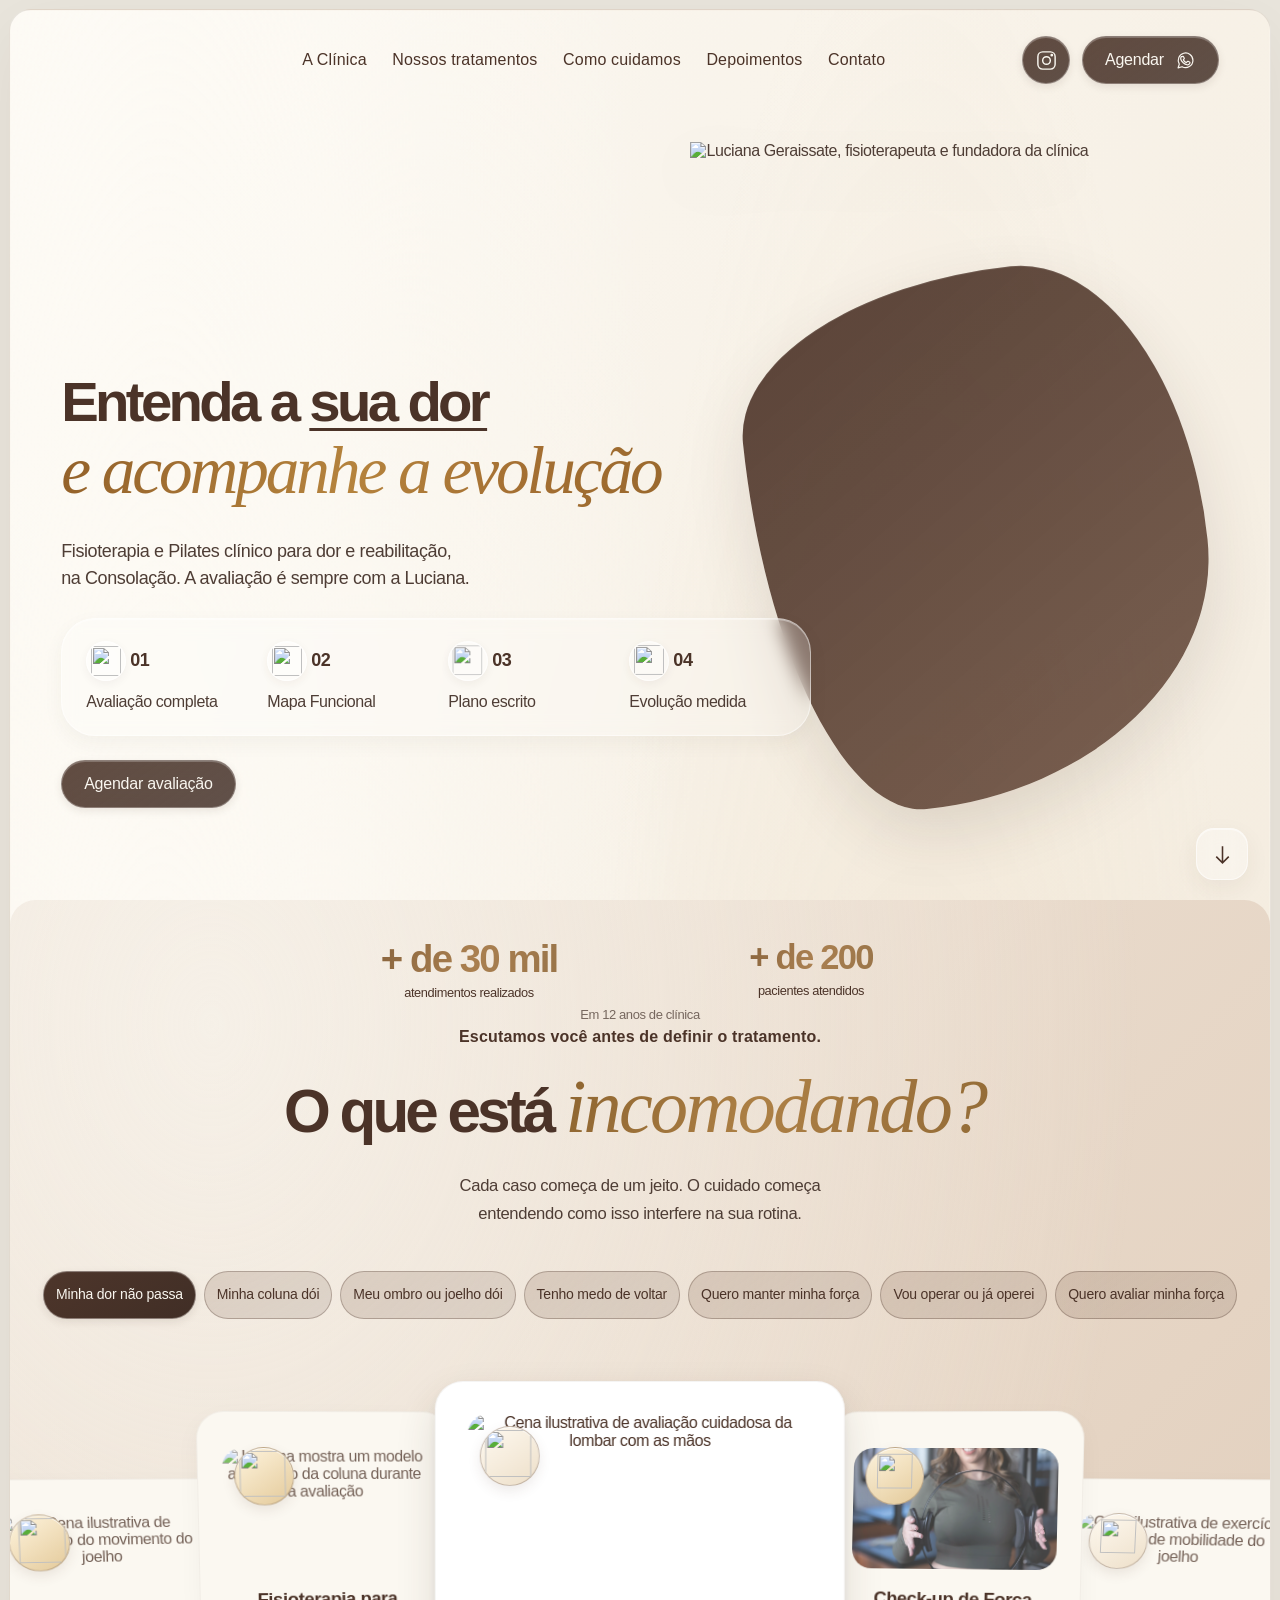
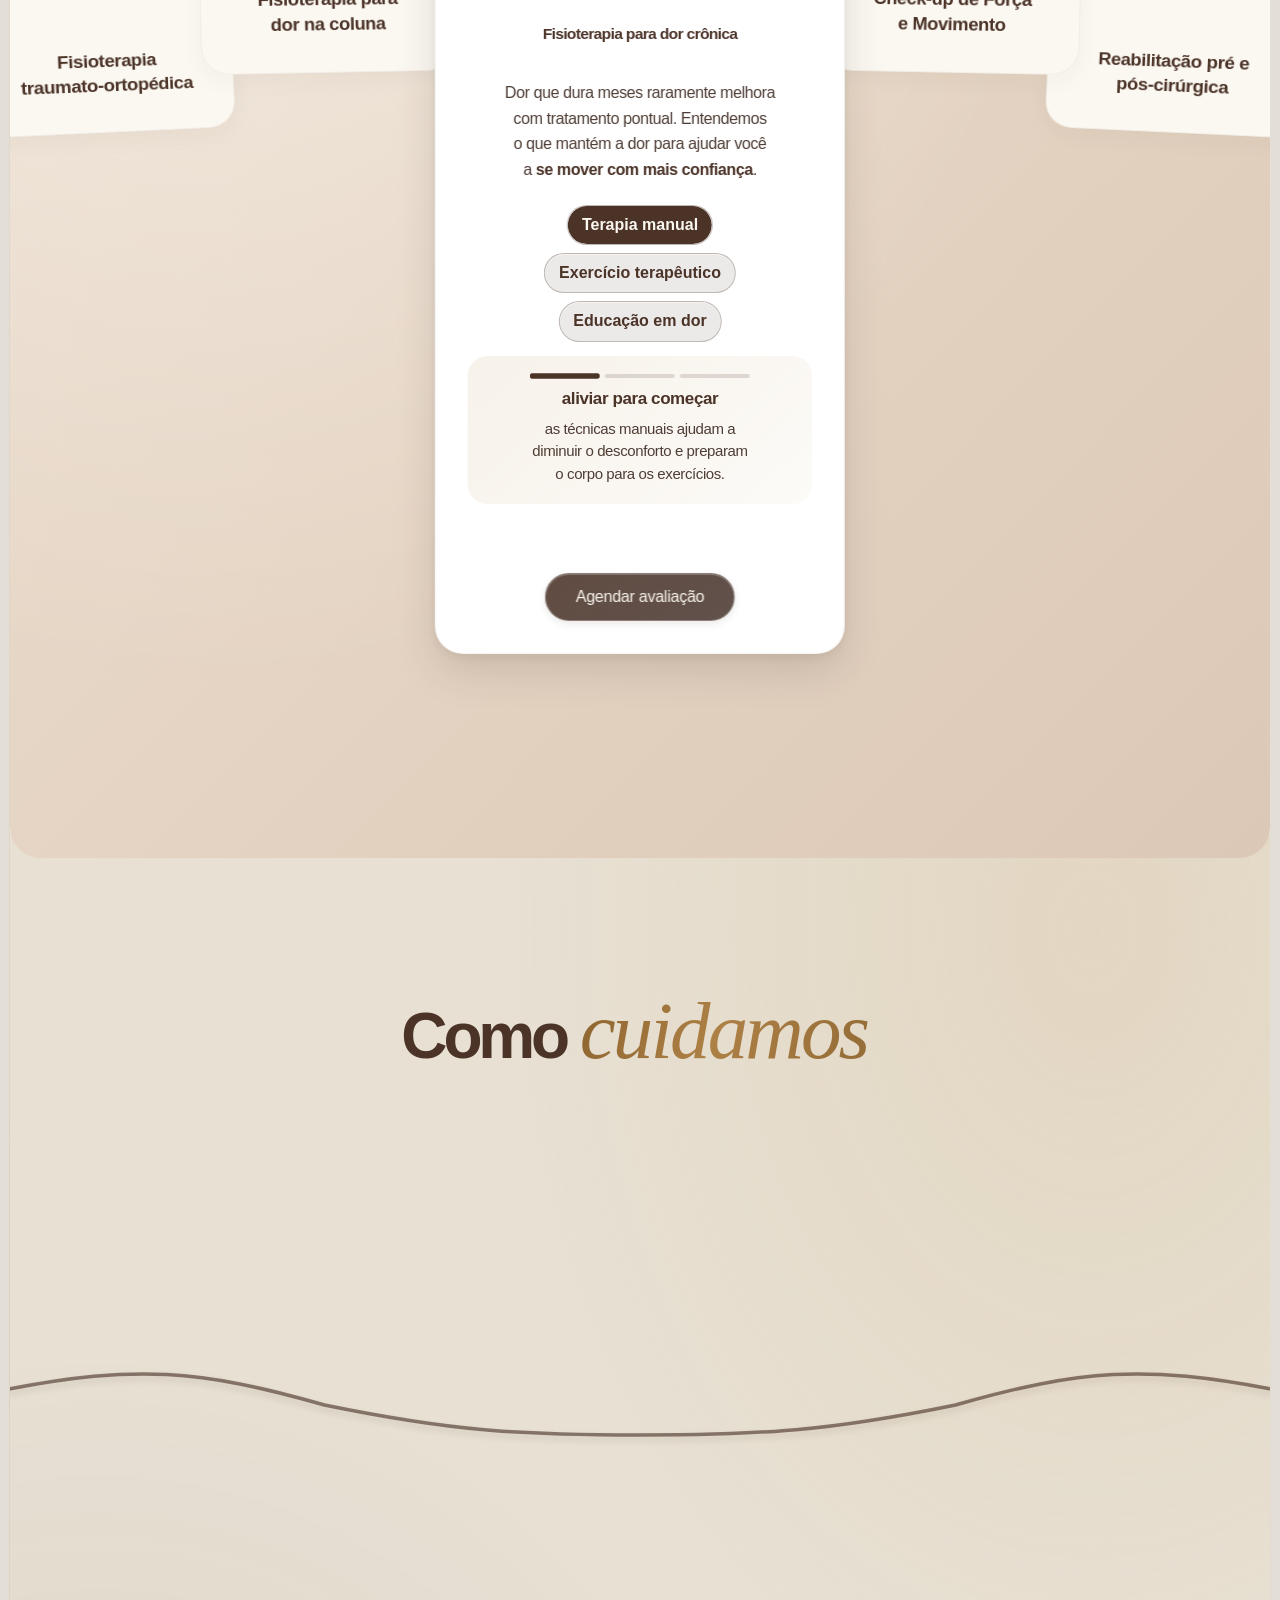
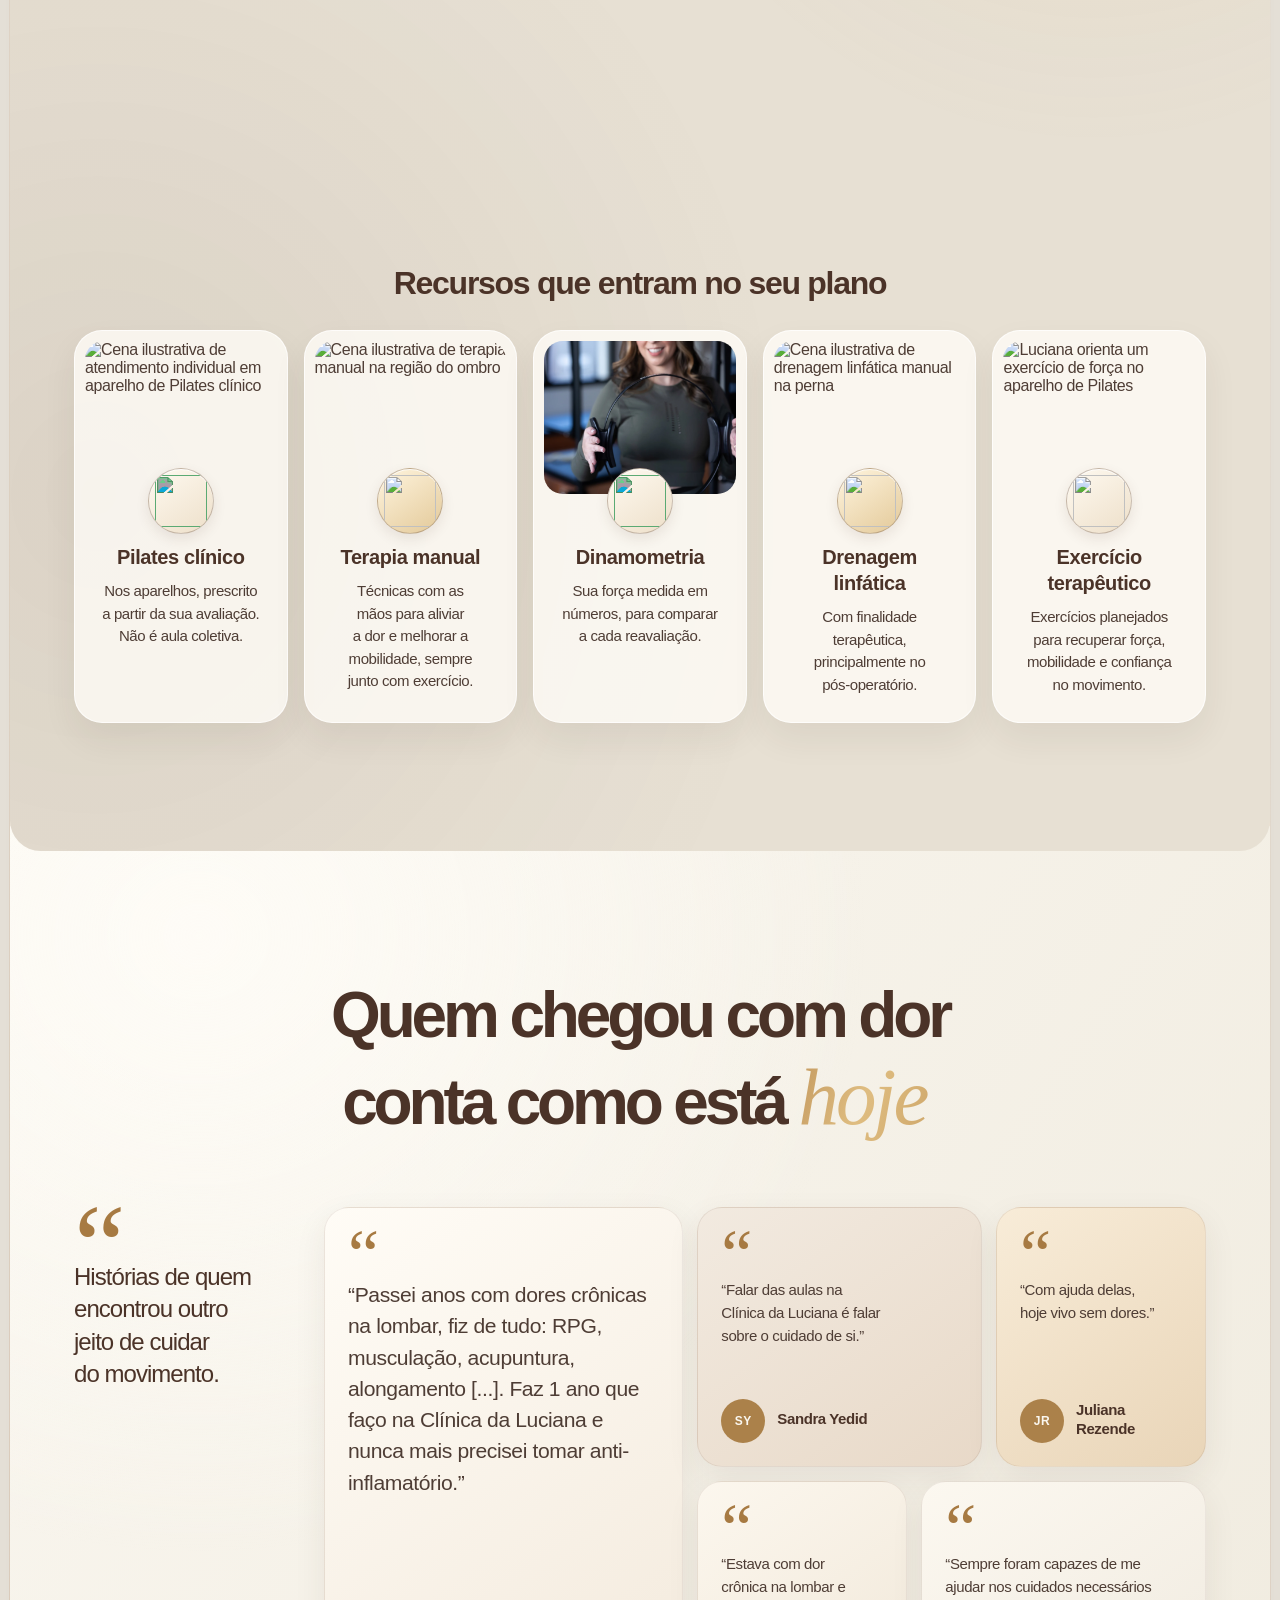
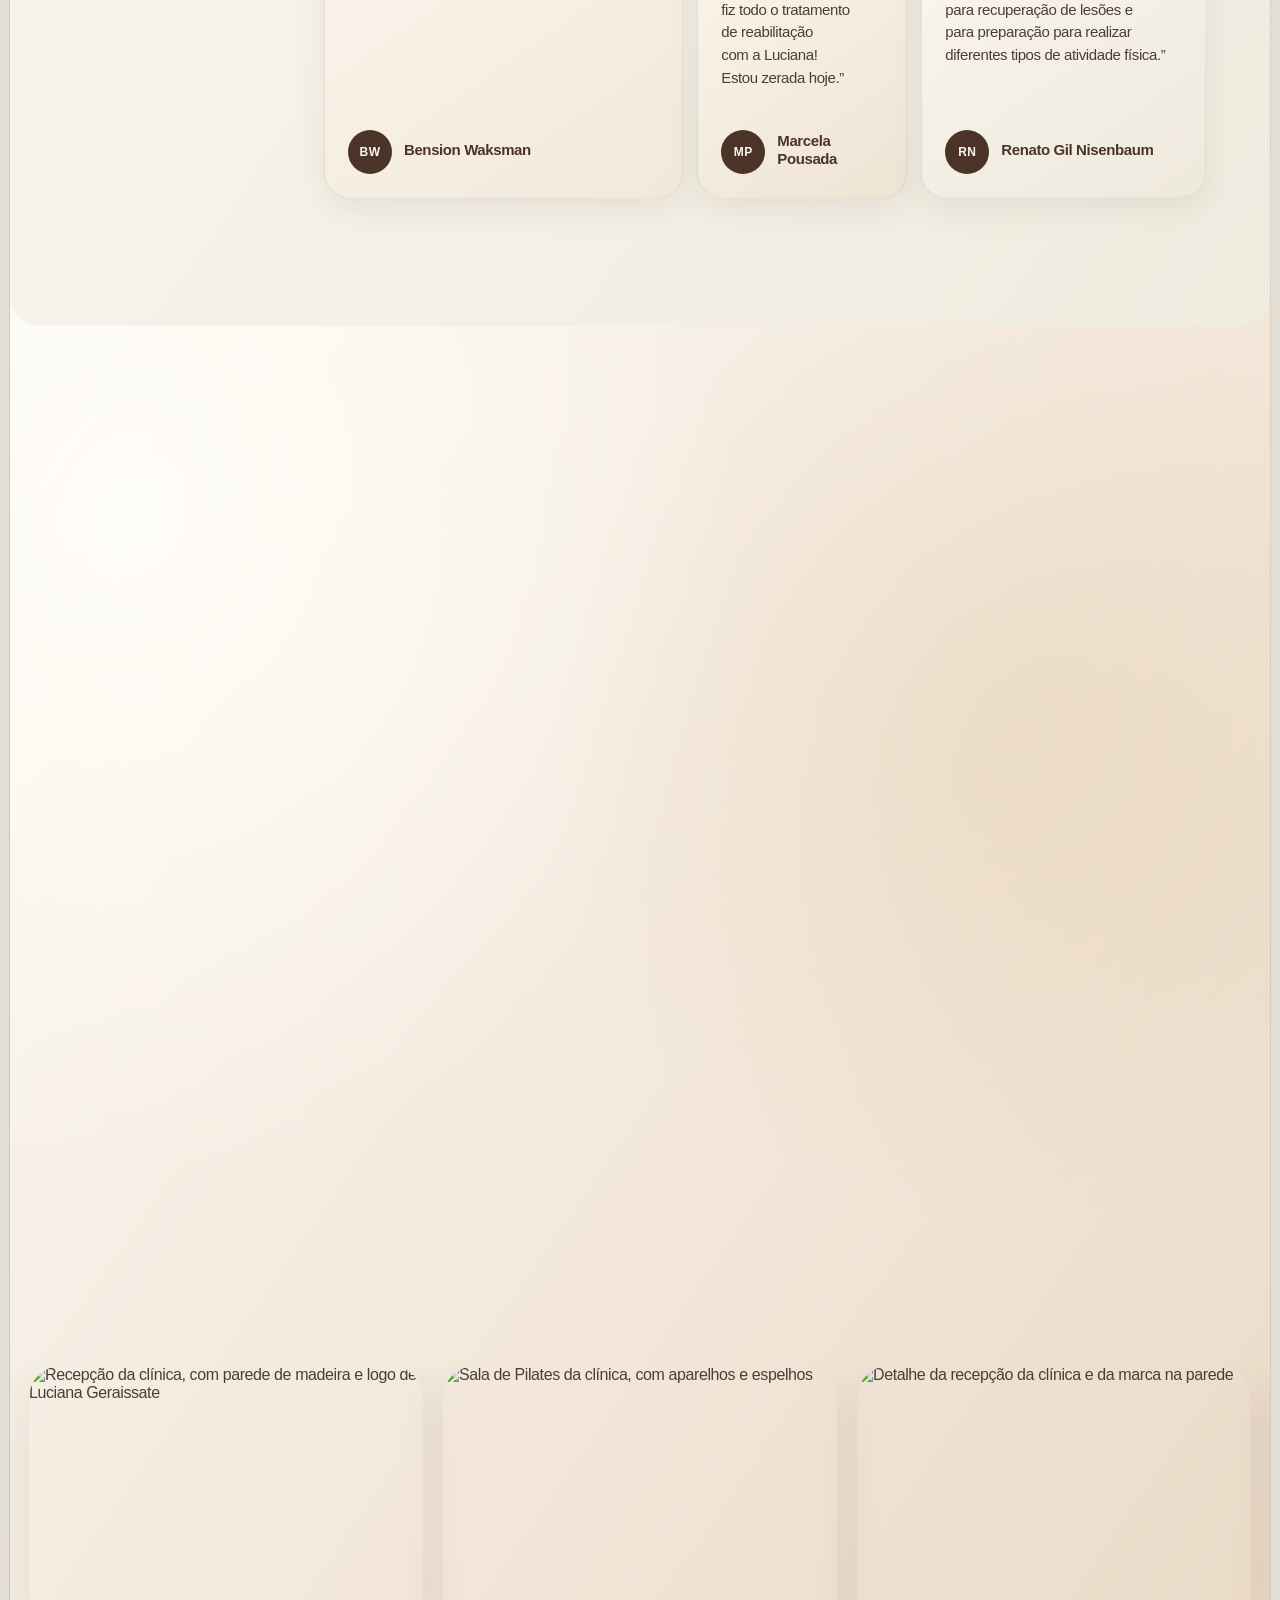
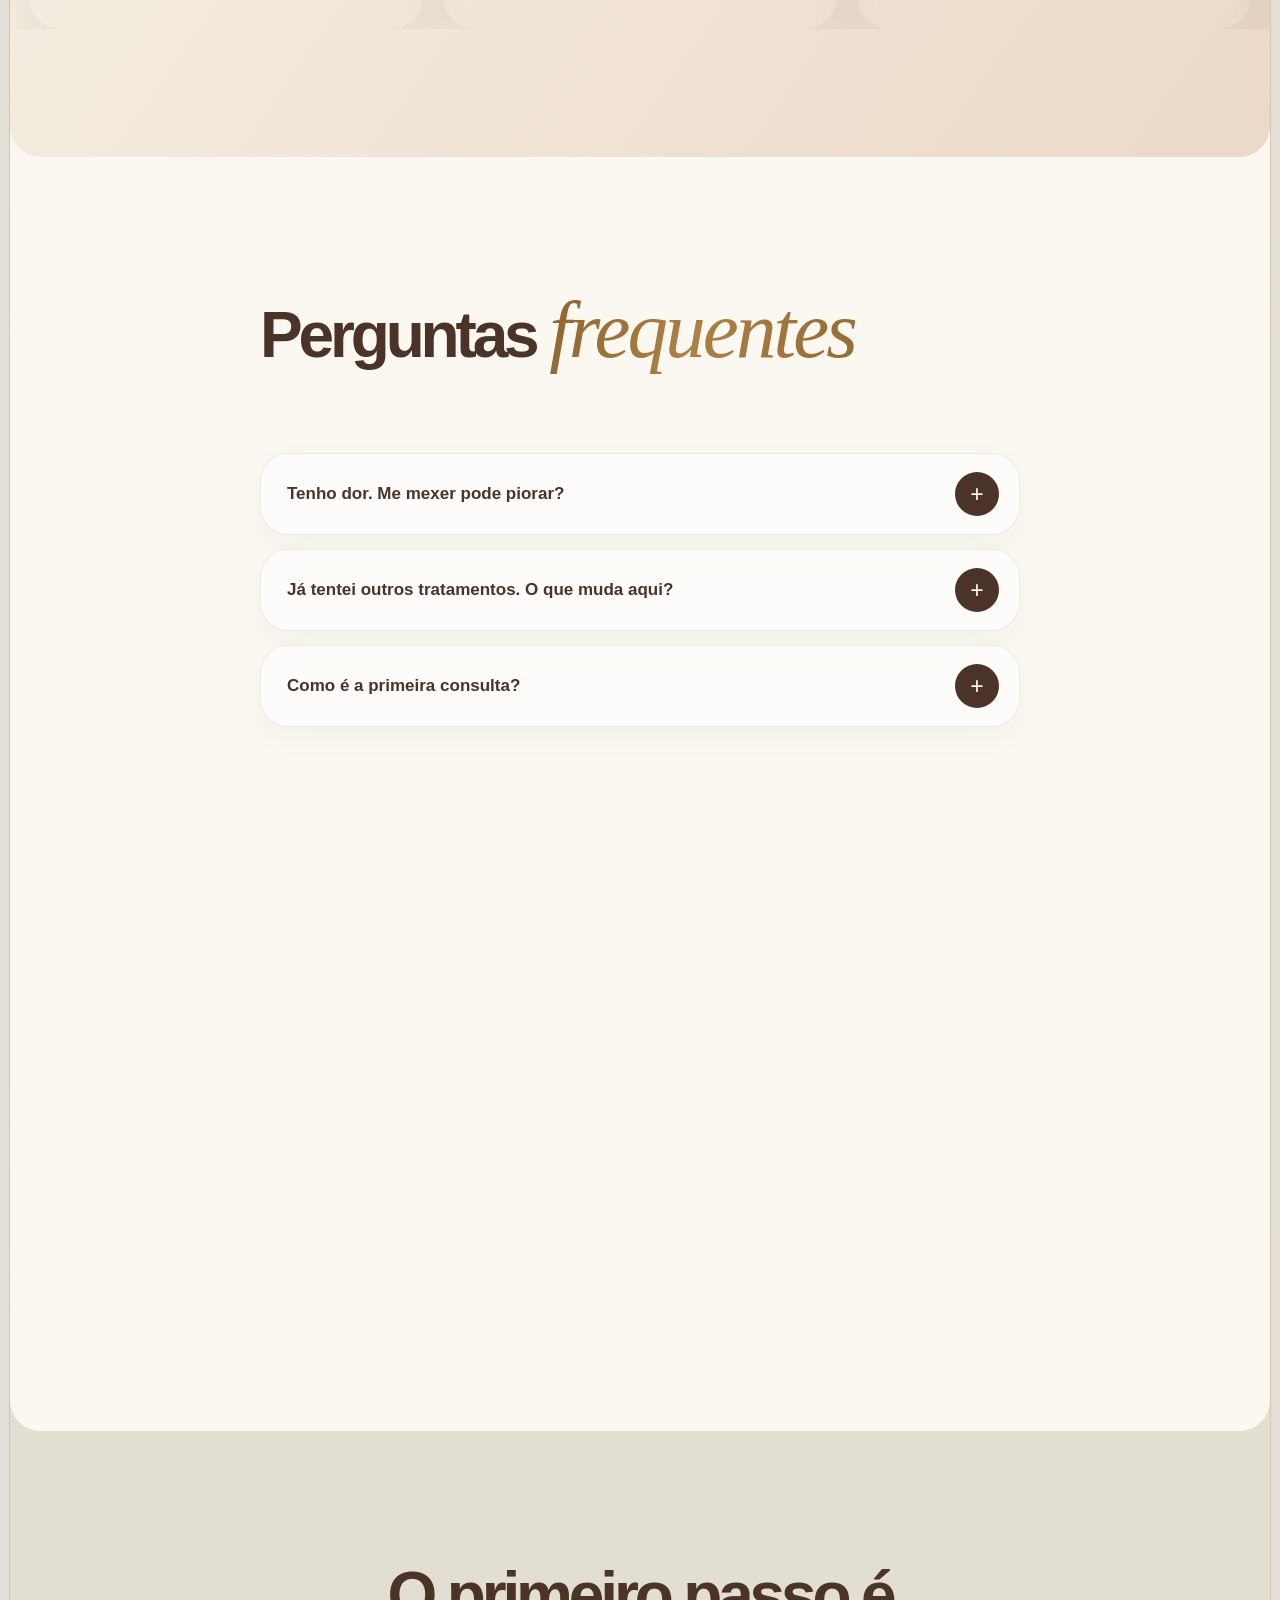
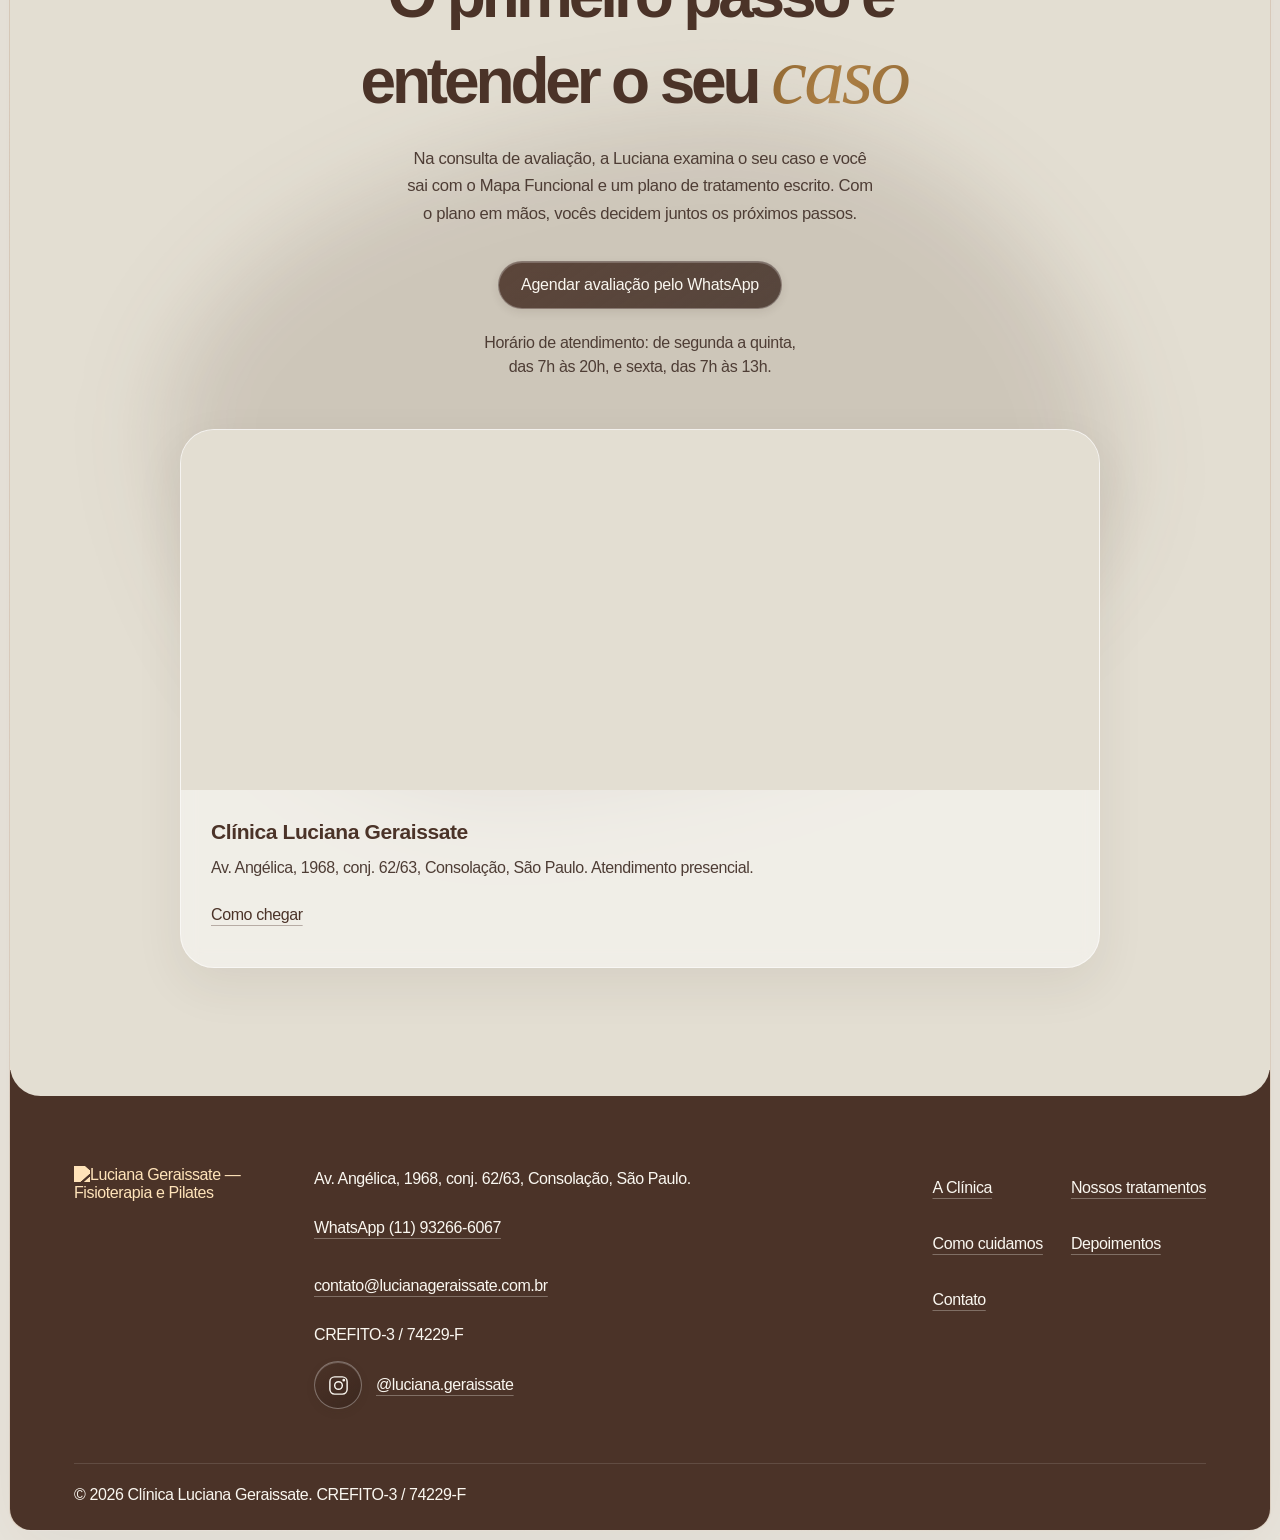
==== site-luciana-geraissate/index.html @ 3b5ad497 "Atualiza revisão do site, fotos e navegação" ====
<!doctype html>
<html lang="pt-BR">
<head>
  <meta charset="utf-8">
  <meta name="viewport" content="width=device-width, initial-scale=1">
  <meta name="theme-color" content="#faf7f0">
  <title>Fisioterapia para Dor e Pilates Clínico em SP | Luciana Geraissate</title>
  <meta name="description" content="Fisioterapia e Pilates clínico para dor e reabilitação na Consolação, São Paulo. A avaliação é sempre com a Luciana. Agende pelo WhatsApp.">
  <link rel="stylesheet" href="styles.css?v=20261118-crisp">
<script type="application/ld+json">{
  "@context": "https://schema.org",
  "@graph": [
    {
      "@type": "MedicalClinic",
      "name": "Clínica Luciana Geraissate",
      "medicalSpecialty": "https://schema.org/Physiotherapy",
      "telephone": "+55-11-93266-6067",
      "email": "contato@lucianageraissate.com.br",
      "address": {
        "@type": "PostalAddress",
        "streetAddress": "Av. Angélica, 1968, conj. 62/63, Consolação",
        "addressLocality": "São Paulo",
        "addressRegion": "SP",
        "addressCountry": "BR"
      },
      "openingHoursSpecification": [
        {
          "@type": "OpeningHoursSpecification",
          "dayOfWeek": [
            "Monday",
            "Tuesday",
            "Wednesday",
            "Thursday"
          ],
          "opens": "07:00",
          "closes": "20:00"
        },
        {
          "@type": "OpeningHoursSpecification",
          "dayOfWeek": "Friday",
          "opens": "07:00",
          "closes": "13:00"
        }
      ],
      "sameAs": [
        "https://www.instagram.com/luciana.geraissate/"
      ]
    },
    {
      "@type": "FAQPage",
      "mainEntity": [
        {
          "@type": "Question",
          "name": "Tenho dor. Me mexer pode piorar?",
          "acceptedAnswer": {
            "@type": "Answer",
            "text": "Na maioria dos casos, o movimento bem dosado ajuda a reduzir a dor. Sentir algum desconforto durante o exercício não significa que você está se machucando. Na avaliação definimos os limites seguros para o seu caso."
          }
        },
        {
          "@type": "Question",
          "name": "Já tentei outros tratamentos. O que muda aqui?",
          "acceptedAnswer": {
            "@type": "Answer",
            "text": "Você começa com uma avaliação completa, recebe um plano escrito e é reavaliado com os mesmos marcadores, então acompanha a sua evolução em números, e não só pela sensação."
          }
        },
        {
          "@type": "Question",
          "name": "Como é a primeira consulta?",
          "acceptedAnswer": {
            "@type": "Answer",
            "text": "É sempre com a Luciana e dura 1h30. Inclui conversa sobre o seu histórico, testes funcionais e exercícios. Ao final, vocês definem juntos a estratégia, a frequência semanal e o formato das sessões."
          }
        },
        {
          "@type": "Question",
          "name": "Vocês oferecem aula experimental?",
          "acceptedAnswer": {
            "@type": "Answer",
            "text": "Não oferecemos aula experimental. O primeiro passo é uma avaliação completa com a Luciana para definir o cuidado adequado ao seu caso."
          }
        },
        {
          "@type": "Question",
          "name": "Quanto custa a primeira consulta?",
          "acceptedAnswer": {
            "@type": "Answer",
            "text": "A consulta de avaliação dura 1h30 e é sempre com a Luciana. Para saber o valor e os horários disponíveis, fale com a gente pelo WhatsApp."
          }
        },
        {
          "@type": "Question",
          "name": "Aceitam convênio? Dá para pedir reembolso?",
          "acceptedAnswer": {
            "@type": "Answer",
            "text": "Não aceitamos convênios. Fornecemos a documentação para você solicitar reembolso, conforme as regras do seu plano."
          }
        },
        {
          "@type": "Question",
          "name": "Onde fica a clínica?",
          "acceptedAnswer": {
            "@type": "Answer",
            "text": "Av. Angélica, 1968, conj. 62/63, Consolação, São Paulo. Metrô mais próximo: estações Paulista–Consolação. Estacionamento com manobrista no prédio. Se você mora longe, também atendemos por teleconsulta."
          }
        },
        {
          "@type": "Question",
          "name": "Preciso de pedido médico?",
          "acceptedAnswer": {
            "@type": "Answer",
            "text": "Não. Você pode agendar a avaliação diretamente. Se pretende pedir reembolso, confira as regras do seu plano, pois alguns exigem pedido médico."
          }
        },
        {
          "@type": "Question",
          "name": "Quanto tempo dura o tratamento?",
          "acceptedAnswer": {
            "@type": "Answer",
            "text": "Depende do seu caso e dos seus objetivos. O plano é definido na avaliação e as reavaliações mostram quando avançar de fase ou concluir a reabilitação. Depois disso, muitos pacientes escolhem seguir no Pilates clínico para manter a força e o movimento conquistados."
          }
        }
      ]
    }
  ]
}</script>
</head>
<body>
  <a class="skip-link" href="#conteudo">Pular para o conteúdo</a>

  <div class="page-frame">
    <header class="topbar">
      <div class="menu-group">
        <a class="topbar-brand" href="#inicio" aria-label="Luciana Geraissate, voltar ao início"><img src="assets/logo-marrom.png" alt="" width="8000" height="4500"></a>
        <button class="menu-toggle" type="button" aria-expanded="false" aria-controls="main-nav">
          <span></span><span></span>
          <span class="sr-only">Abrir menu</span>
        </button>

        <nav class="main-nav" id="main-nav" aria-label="Navegação principal">
          <a href="#clinica">A Clínica</a>
          <a href="#tratamentos">Nossos tratamentos</a>
          <a href="#metodo">Como cuidamos</a>
          <a href="#depoimentos">Depoimentos</a>
          <a href="#contato">Contato</a>
        </nav>

        <div class="top-actions">
          <a class="instagram-link" href="https://www.instagram.com/luciana.geraissate/" target="_blank" rel="noopener" aria-label="Instagram da Luciana Geraissate (abre em nova aba)"><svg viewBox="0 0 24 24" aria-hidden="true"><rect x="3" y="3" width="18" height="18" rx="5"/><circle cx="12" cy="12" r="4"/><circle cx="17.5" cy="6.5" r=".7"/></svg></a>
          <a class="appointment-shortcut" href="https://api.whatsapp.com/send/?phone=5511932666067&amp;text=Ol%C3%A1%2C+gostaria+de+agendar+uma+avalia%C3%A7%C3%A3o.&amp;type=phone_number&amp;app_absent=0" target="_blank" rel="noopener" aria-label="Agendar pelo WhatsApp">
            <span>Agendar</span>
            <svg viewBox="0 0 24 24" aria-hidden="true"><path d="M20.5 11.7a8.4 8.4 0 0 1-12.4 7.4L3.5 20.5l1.4-4.4a8.4 8.4 0 1 1 15.6-4.4Z"/><path d="M8.1 7.6c.2-.4.4-.4.7-.4h.5c.2 0 .4.1.5.4l.8 1.8c.1.3 0 .5-.2.7l-.7.8c-.2.2-.1.5 0 .7.7 1.2 1.7 2.1 2.9 2.7.3.2.5.1.7-.1l.9-1.1c.2-.2.4-.3.7-.2l1.8.9c.3.1.4.3.4.5 0 .3-.2 1.5-1.1 2.1-.6.4-1.3.7-2.2.5-1.2-.2-2.7-.8-4.4-2.3-1.3-1.2-2.3-2.6-2.7-3.8-.5-1.4 0-2.5.4-3.2Z"/></svg>
          </a>
        </div>
      </div>
    </header>

    <main id="conteudo">
      <section class="hero" id="inicio" aria-labelledby="hero-title">
        <div class="hero-copy">
          <a class="hero-brand" href="#inicio" aria-label="Luciana Geraissate, início">
            <img src="assets/logo-marrom.png" alt="Luciana Geraissate — Fisioterapia e Pilates" width="8000" height="4500">
          </a>
          <h1 id="hero-title"><span class="hero-title-first">Entenda a <span class="hero-title-underline">sua dor</span></span><em class="hero-title-serif"><span>e acompanhe a evolução</span></em></h1>
          <p class="hero-support"><span class="hero-support-desktop">Fisioterapia e Pilates clínico para dor e reabilitação, na Consolação. A avaliação é sempre com a Luciana.</span><span class="hero-support-compact">Fisioterapia e Pilates clínico para dor e reabilitação, na Consolação. A avaliação é sempre com a Luciana.</span></p>
          <div class="hero-stats" aria-label="Etapas do cuidado">
            <div><i class="pillar-icon" aria-hidden="true"><img class="brand-pictogram pictogram-avaliacao" src="assets/icons/avaliacao-completa.png" alt="" width="384" height="384"></i><strong>01</strong><span>Avaliação completa</span></div>
            <div><i class="pillar-icon" aria-hidden="true"><img class="brand-pictogram pictogram-mapa" src="assets/icons/mapa-funcional.png" alt="" width="384" height="384"></i><strong>02</strong><span>Mapa Funcional</span></div>
            <div><i class="pillar-icon" aria-hidden="true"><img class="brand-pictogram pictogram-plano" src="assets/icons/plano-escrito.png" alt="" width="384" height="384"></i><strong>03</strong><span>Plano escrito</span></div>
            <div><i class="pillar-icon" aria-hidden="true"><img class="brand-pictogram pictogram-evolucao" src="assets/icons/evolucao-medida.png" alt="" width="384" height="384"></i><strong>04</strong><span>Evolução medida</span></div>
          </div>
          <a class="outline-button" href="https://api.whatsapp.com/send/?phone=5511932666067&amp;text=Ol%C3%A1%2C+gostaria+de+agendar+uma+avalia%C3%A7%C3%A3o.&amp;type=phone_number&amp;app_absent=0" target="_blank" rel="noopener">Agendar avaliação</a>
        </div>

        <div class="portrait-stage">
          <span class="portrait-halo" aria-hidden="true"></span>
          <img src="assets/luciana-cutout-brown-pants.webp" alt="Luciana Geraissate, fisioterapeuta e fundadora da clínica" width="1024" height="1536">
        </div>

        <a class="expand-link" href="#tratamentos" aria-label="Explorar a página">
          <svg viewBox="0 0 24 24" data-icon="down" aria-hidden="true"><path d="M12 4v16m-6-6 6 6 6-6"/></svg>
        </a>
      </section>

      <section class="site-section pain-section" id="tratamentos" aria-labelledby="pain-title">
        <div class="impact-metrics" role="group" aria-label="Números da clínica">
          <p><strong>+ de 30 mil</strong><span>atendimentos realizados</span></p>
          <p><strong>+ de 200</strong><span>pacientes atendidos</span></p>
          <small>Em 12 anos de clínica</small>
        </div>
        <div class="section-inner">
          <header class="section-heading reveal">
            <p class="section-kicker">Escutamos você antes de definir o tratamento.</p>
            <h2 id="pain-title">O que está <em>incomodando?</em></h2>
            <p>Cada caso começa de um jeito. O cuidado começa entendendo como isso interfere na sua rotina.</p>
          </header>
<div class="pain-carousel" data-pain-carousel role="region" aria-label="Queixas e tratamentos">
 <div class="complaint-picker"><span class="complaint-picker-caption" aria-hidden="true">Selecione</span><button class="complaint-picker-trigger" type="button" aria-expanded="false" aria-controls="complaint-picker-menu"><span class="sr-only">Escolher queixa: </span><span class="complaint-picker-value">Minha dor não passa</span><svg viewBox="0 0 24 24" aria-hidden="true"><path d="m5 9 7 7 7-7"/></svg></button><div class="complaint-picker-menu" id="complaint-picker-menu" role="group" aria-label="Queixas" hidden><button type="button" data-complaint-index="0" aria-pressed="true">Minha dor não passa</button><button type="button" data-complaint-index="1" aria-pressed="false">Minha coluna dói</button><button type="button" data-complaint-index="2" aria-pressed="false">Meu ombro ou joelho dói</button><button type="button" data-complaint-index="3" aria-pressed="false">Tenho medo de voltar</button><button type="button" data-complaint-index="4" aria-pressed="false">Quero manter minha força</button><button type="button" data-complaint-index="5" aria-pressed="false">Vou operar ou já operei</button><button type="button" data-complaint-index="6" aria-pressed="false">Quero avaliar minha força</button></div></div>
 <div class="complaint-tabs" role="tablist" aria-label="O que te incomoda?"><button type="button" role="tab" id="complaint-tab-0" aria-controls="complaint-panel-0" aria-selected="true" tabindex="0">Minha dor não passa</button><button type="button" role="tab" id="complaint-tab-1" aria-controls="complaint-panel-1" aria-selected="false" tabindex="-1">Minha coluna dói</button><button type="button" role="tab" id="complaint-tab-2" aria-controls="complaint-panel-2" aria-selected="false" tabindex="-1">Meu ombro ou joelho dói</button><button type="button" role="tab" id="complaint-tab-3" aria-controls="complaint-panel-3" aria-selected="false" tabindex="-1">Tenho medo de voltar</button><button type="button" role="tab" id="complaint-tab-4" aria-controls="complaint-panel-4" aria-selected="false" tabindex="-1">Quero manter minha força</button><button type="button" role="tab" id="complaint-tab-5" aria-controls="complaint-panel-5" aria-selected="false" tabindex="-1">Vou operar ou já operei</button><button type="button" role="tab" id="complaint-tab-6" aria-controls="complaint-panel-6" aria-selected="false" tabindex="-1">Quero avaliar minha força</button></div>
 <div class="complaint-quotes" hidden>
  <p class="patient-quote" id="complaint-quote-0" hidden>“Acordo com dor e já sei que vou precisar do remédio.”</p>
  <p class="patient-quote" id="complaint-quote-1" hidden>“Minha lombar trava e não consigo ficar muito tempo sentada.”</p>
  <p class="patient-quote" id="complaint-quote-2" hidden>“Meu ombro ou meu joelho atrapalha coisas simples do dia a dia.”</p>
  <p class="patient-quote" id="complaint-quote-3" hidden>“Parei de jogar e de treinar com medo de me machucar de novo.”</p>
  <p class="patient-quote" id="complaint-quote-4" hidden>“Me canso para caminhar um quarteirão e quero envelhecer com autonomia.”</p>
  <p class="patient-quote" id="complaint-quote-5" hidden>“Vou operar, ou acabei de operar, e quero me recuperar bem.”</p>
  <p class="patient-quote" id="complaint-quote-6" hidden>“Quero saber o que preciso fortalecer para me mover melhor.”</p>
 </div>
 <div class="pain-viewport"><div class="pain-grid" id="pain-track"><article class="pain-card is-active" id="complaint-panel-0" role="tabpanel" aria-labelledby="complaint-tab-0" tabindex="0">
 <span class="pillar-icon treatment-icon" aria-hidden="true"><img class="brand-pictogram pictogram-dor-cronica" src="assets/icons/dor-cronica-v2.png" alt="" width="384" height="384"></span>
 <img class="treatment-photo" src="assets/photos/queixa-dor-cronica.webp" alt="Cena ilustrativa de avaliação cuidadosa da lombar com as mãos" width="1600" height="593" loading="lazy" decoding="async">
 <h3 class="treatment-title"><span class="title-line">Fisioterapia</span> <span class="title-line">para dor crônica</span></h3><div class="pain-detail"><p>Dor que dura meses raramente melhora com tratamento pontual. Entendemos o que mantém a dor para ajudar você a <strong>se mover com mais confiança</strong>.</p><ul class="treatment-chips treatment-steps" aria-label="Exemplo de etapas do cuidado"><li><button type="button" aria-pressed="true" data-step="0">Terapia manual</button></li><li><button type="button" aria-pressed="false" data-step="1">Exercício terapêutico</button></li><li><button type="button" aria-pressed="false" data-step="2">Educação em dor</button></li></ul><div class="treatment-step-panel" aria-live="polite"><div class="step-progress" aria-hidden="true"><span></span><span></span><span></span></div><strong class="step-title">aliviar para começar</strong><p class="step-copy">as técnicas manuais ajudam a diminuir o desconforto e preparam o corpo para os exercícios.</p></div><a class="primary-button" href="https://api.whatsapp.com/send/?phone=5511932666067&amp;text=Ol%C3%A1%2C+gostaria+de+agendar+uma+avalia%C3%A7%C3%A3o.&amp;type=phone_number&amp;app_absent=0" target="_blank" rel="noopener">Agendar avaliação</a></div>
 </article><article class="pain-card" id="complaint-panel-1" role="tabpanel" aria-labelledby="complaint-tab-1" tabindex="0">
 <span class="pillar-icon treatment-icon treatment-icon-gold" aria-hidden="true"><img class="brand-pictogram pictogram-dor-cronica" src="assets/icons/dor-cronica-v2.png" alt="" width="384" height="384"></span>
 <img class="treatment-photo" src="assets/photos/dor-cronica-retangular.webp" alt="Luciana mostra um modelo anatômico da coluna durante a avaliação" width="733" height="280" loading="lazy" decoding="async">
 <h3 class="treatment-title"><span class="title-line">Fisioterapia para</span> <span class="title-line">dor na coluna</span></h3><div class="pain-detail"><p>Avaliamos como a dor na coluna afeta sua rotina e quais movimentos ajudam no seu caso. O plano combina <strong>educação sobre a dor e exercícios progressivos</strong>, com reavaliações ao longo do cuidado.</p><ul class="treatment-chips treatment-steps" aria-label="Exemplo de etapas do cuidado"><li><button type="button" aria-pressed="true" data-step="0">Avaliação funcional</button></li><li><button type="button" aria-pressed="false" data-step="1">Exercício terapêutico</button></li><li><button type="button" aria-pressed="false" data-step="2">Educação em dor</button></li></ul><div class="treatment-step-panel" aria-live="polite"><div class="step-progress" aria-hidden="true"><span></span><span></span><span></span></div><strong class="step-title">entender o seu caso</strong><p class="step-copy">avaliamos quando a dor aparece, como você se move e o que ela dificulta na sua rotina.</p></div><a class="primary-button" href="https://api.whatsapp.com/send/?phone=5511932666067&amp;text=Ol%C3%A1%2C+gostaria+de+agendar+uma+avalia%C3%A7%C3%A3o.&amp;type=phone_number&amp;app_absent=0" target="_blank" rel="noopener">Agendar avaliação</a></div>
 </article><article class="pain-card" id="complaint-panel-2" role="tabpanel" aria-labelledby="complaint-tab-2" tabindex="0">
 <span class="pillar-icon treatment-icon treatment-icon-gold" aria-hidden="true"><img class="brand-pictogram pictogram-joelho" src="assets/icons/joelho-v2.png" alt="" width="384" height="384"></span>
 <img class="treatment-photo" src="assets/photos/queixa-ombro-joelho.webp" alt="Cena ilustrativa de avaliação do movimento do joelho" width="1600" height="592" loading="lazy" decoding="async">
 <h3 class="treatment-title"><span class="title-line">Fisioterapia</span> <span class="title-line">traumato-ortopédica</span></h3><div class="pain-detail"><p>Entorses, tendinopatias, lesões ligamentares ou artrose. O plano avança por fases para <strong>recuperar mobilidade, força e retorno às atividades</strong>, por critérios funcionais e testes de força, não apenas pelo tempo.</p><ul class="treatment-chips treatment-steps" aria-label="Exemplo de etapas do cuidado"><li><button type="button" aria-pressed="true" data-step="0">Terapia manual</button></li><li><button type="button" aria-pressed="false" data-step="1">Pilates clínico</button></li><li><button type="button" aria-pressed="false" data-step="2">Dinamometria</button></li></ul><div class="treatment-step-panel" aria-live="polite"><div class="step-progress" aria-hidden="true"><span></span><span></span><span></span></div><strong class="step-title">recuperar o movimento</strong><p class="step-copy">trabalhamos a mobilidade da articulação sem forçar além do que ela tolera.</p></div><a class="primary-button" href="https://api.whatsapp.com/send/?phone=5511932666067&amp;text=Ol%C3%A1%2C+gostaria+de+agendar+uma+avalia%C3%A7%C3%A3o.&amp;type=phone_number&amp;app_absent=0" target="_blank" rel="noopener">Agendar avaliação</a></div>
 </article><article class="pain-card" id="complaint-panel-3" role="tabpanel" aria-labelledby="complaint-tab-3" tabindex="0">
 <span class="pillar-icon treatment-icon" aria-hidden="true"><img class="brand-pictogram pictogram-retorno" src="assets/icons/retorno-esporte.png" alt="" width="384" height="384"></span>
 <img class="treatment-photo" src="assets/photos/queixa-voltar-ativa.webp" alt="Cena ilustrativa de retorno assistido ao movimento em um degrau baixo" width="1600" height="592" loading="lazy" decoding="async">
 <h3 class="treatment-title"><span class="title-line">Pós-reabilitação</span> <span class="title-line">e retorno ao esporte</span></h3><div class="pain-detail"><p>A dor diminuiu, mas a força e o controle ainda precisam ser recuperados. Trabalhamos força e estabilidade para você <strong>voltar à atividade com mais confiança</strong>, conforme os testes indicarem.</p><ul class="treatment-chips treatment-steps" aria-label="Exemplo de etapas do cuidado"><li><button type="button" aria-pressed="true" data-step="0">Dinamometria</button></li><li><button type="button" aria-pressed="false" data-step="1">Pilates clínico</button></li><li><button type="button" aria-pressed="false" data-step="2">Testes de força</button></li></ul><div class="treatment-step-panel" aria-live="polite"><div class="step-progress" aria-hidden="true"><span></span><span></span><span></span></div><strong class="step-title">medir o ponto de partida</strong><p class="step-copy">testes de força mostram o que ainda precisa de atenção antes da volta.</p></div><a class="primary-button" href="https://api.whatsapp.com/send/?phone=5511932666067&amp;text=Ol%C3%A1%2C+gostaria+de+agendar+uma+avalia%C3%A7%C3%A3o.&amp;type=phone_number&amp;app_absent=0" target="_blank" rel="noopener">Agendar avaliação</a></div>
 </article><article class="pain-card" id="complaint-panel-4" role="tabpanel" aria-labelledby="complaint-tab-4" tabindex="0">
 <span class="pillar-icon treatment-icon treatment-icon-gold" aria-hidden="true"><img class="brand-pictogram pictogram-forca" src="assets/icons/forca.png" alt="" width="384" height="384"></span>
 <img class="treatment-photo" src="assets/photos/queixa-forca-idade.webp" alt="Cena ilustrativa de exercício de equilíbrio com apoio e orientação" width="1600" height="592" loading="lazy" decoding="async">
 <h3 class="treatment-title"><span class="title-line">Envelhecimento</span> <span class="title-line">ativo</span></h3><div class="pain-detail"><p>Força, equilíbrio e mobilidade para <strong>manter a independência e reduzir o risco de quedas</strong>. Para quem tem 50 anos ou mais, osteoporose, perda de força e massa muscular ou histórico de quedas.</p><ul class="treatment-chips treatment-steps" aria-label="Exemplo de etapas do cuidado"><li><button type="button" aria-pressed="true" data-step="0">Pilates clínico</button></li><li><button type="button" aria-pressed="false" data-step="1">Treino de força</button></li><li><button type="button" aria-pressed="false" data-step="2">Equilíbrio e prevenção de quedas</button></li></ul><div class="treatment-step-panel" aria-live="polite"><div class="step-progress" aria-hidden="true"><span></span><span></span><span></span></div><strong class="step-title">começar com apoio</strong><p class="step-copy">os movimentos são adaptados à sua força e ao seu equilíbrio de hoje.</p></div><a class="primary-button" href="https://api.whatsapp.com/send/?phone=5511932666067&amp;text=Ol%C3%A1%2C+gostaria+de+agendar+uma+avalia%C3%A7%C3%A3o.&amp;type=phone_number&amp;app_absent=0" target="_blank" rel="noopener">Agendar avaliação</a></div>
 </article><article class="pain-card" id="complaint-panel-5" role="tabpanel" aria-labelledby="complaint-tab-5" tabindex="0">
 <span class="pillar-icon treatment-icon" aria-hidden="true"><img class="brand-pictogram pictogram-cirurgia" src="assets/icons/cirurgia.png" alt="" width="384" height="384"></span>
 <img class="treatment-photo" src="assets/photos/queixa-cirurgia.webp" alt="Cena ilustrativa de exercício gradual de mobilidade do joelho" width="1600" height="592" loading="lazy" decoding="async">
 <h3 class="treatment-title"><span class="title-line">Reabilitação pré e</span> <span class="title-line">pós-cirúrgica</span></h3><div class="pain-detail"><p>Preparamos o corpo antes da cirurgia e acompanhamos a reabilitação para <strong>recuperar o movimento com segurança</strong>, em parceria com o seu médico.</p><ul class="treatment-chips treatment-steps" aria-label="Exemplo de etapas do cuidado"><li><button type="button" aria-pressed="true" data-step="0">Drenagem linfática</button></li><li><button type="button" aria-pressed="false" data-step="1">Terapia manual</button></li><li><button type="button" aria-pressed="false" data-step="2">Fortalecimento</button></li></ul><div class="treatment-step-panel" aria-live="polite"><div class="step-progress" aria-hidden="true"><span></span><span></span><span></span></div><strong class="step-title">cuidar do inchaço</strong><p class="step-copy">quando indicada, a drenagem pode ajudar a aliviar o inchaço após a cirurgia.</p></div><a class="primary-button" href="https://api.whatsapp.com/send/?phone=5511932666067&amp;text=Ol%C3%A1%2C+gostaria+de+agendar+uma+avalia%C3%A7%C3%A3o.&amp;type=phone_number&amp;app_absent=0" target="_blank" rel="noopener">Agendar avaliação</a></div>
 </article><article class="pain-card" id="complaint-panel-6" role="tabpanel" aria-labelledby="complaint-tab-6" tabindex="0">
 <span class="pillar-icon treatment-icon treatment-icon-gold" aria-hidden="true"><img class="brand-pictogram pictogram-prevencao" src="assets/icons/prevencao.png" alt="" width="384" height="384"></span>
 <img class="treatment-photo" src="assets/photos/queixa-checkup-forca.webp" alt="Luciana segura o equipamento usado nos testes de força" width="1600" height="1067" loading="lazy" decoding="async">
 <h3 class="treatment-title"><span class="title-line">Check-up de Força</span> <span class="title-line">e Movimento</span></h3><div class="pain-detail"><p>Testes de força e movimento ajudam a <strong>identificar déficits que podem ser trabalhados</strong>. Os resultados orientam exercícios ajustados aos seus objetivos.</p><ul class="treatment-chips treatment-steps" aria-label="Exemplo de etapas do cuidado"><li><button type="button" aria-pressed="true" data-step="0">Dinamometria</button></li><li><button type="button" aria-pressed="false" data-step="1">Pilates clínico</button></li></ul><div class="treatment-step-panel" aria-live="polite"><div class="step-progress" aria-hidden="true"><span></span><span></span></div><strong class="step-title">medir o ponto de partida</strong><p class="step-copy">avaliamos força e movimento para encontrar áreas que precisam de atenção.</p></div><a class="primary-button" href="https://api.whatsapp.com/send/?phone=5511932666067&amp;text=Ol%C3%A1%2C+gostaria+de+agendar+uma+avalia%C3%A7%C3%A3o.&amp;type=phone_number&amp;app_absent=0" target="_blank" rel="noopener">Agendar avaliação</a></div>
 </article></div></div>
 <span class="sr-only pain-announcement" aria-live="polite" aria-atomic="true"></span>
 </div>
        </div>
      </section>

<section class="site-section method-section" id="metodo" aria-labelledby="method-title"><div class="section-inner">
 <header class="section-heading reveal"><h2 id="method-title">Como <em>cuidamos</em></h2></header>
 <blockquote class="method-quote reveal">Entendemos o seu caso, criamos um plano e acompanhamos cada etapa do tratamento.</blockquote>
 <div class="care-process">
  <svg class="care-process-path" viewBox="0 0 1200 180" preserveAspectRatio="none" aria-hidden="true"><path d="M0 84 C120 60 180 64 300 100 C420 126 485 130 600 130 C715 130 780 126 900 100 C1020 64 1080 60 1200 84"/></svg>
  <svg class="care-process-path-mobile" viewBox="0 0 100 1000" preserveAspectRatio="none" aria-hidden="true"><path d="M50 0 C76 100 23 190 50 285 C75 390 25 470 50 550 C76 645 24 735 50 820 C73 900 29 955 50 1000"/></svg>
  <ol class="care-timeline" aria-label="Etapas do cuidado">
   <li class="reveal"><span class="timeline-symbol" aria-hidden="true"><img class="brand-pictogram pictogram-avaliacao" src="assets/icons/avaliacao-completa.png" alt="" width="384" height="384"></span><div class="timeline-copy"><div class="timeline-meta"><strong>01</strong></div><h3>Avaliação completa com a Luciana</h3><p>Conversa, testes funcionais e exercícios para entender por que dói, e não só onde.</p></div></li>
   <li class="reveal"><span class="timeline-symbol timeline-symbol-gold" aria-hidden="true"><img class="brand-pictogram pictogram-plano" src="assets/icons/plano-escrito.png" alt="" width="384" height="384"></span><div class="timeline-copy"><div class="timeline-meta"><strong>02</strong></div><h3>Mapa Funcional e plano escrito</h3><p>Você recebe o mapa do seu caso e um plano de tratamento por escrito, com a frequência e o formato das sessões definidos com você.</p></div></li>
   <li class="reveal"><span class="timeline-symbol" aria-hidden="true"><img class="brand-pictogram pictogram-pilates" src="assets/icons/pilates-enviado.png" alt="" width="512" height="512"></span><div class="timeline-copy"><div class="timeline-meta"><strong>03</strong></div><h3>Acompanhamento nas sessões</h3><p>Nas sessões semanais, os exercícios e recursos são ajustados à sua resposta e aos objetivos do plano.</p></div></li>
   <li class="reveal"><span class="timeline-symbol timeline-symbol-gold" aria-hidden="true"><img class="brand-pictogram pictogram-evolucao" src="assets/icons/evolucao-medida.png" alt="" width="384" height="384"></span><div class="timeline-copy"><div class="timeline-meta"><strong>04</strong></div><h3>Reavaliações com os mesmos marcadores</h3><p>De tempos em tempos medimos de novo, do mesmo jeito, e você vê a sua evolução em números.</p></div></li>
  </ol>
 </div>
 <h3 class="resources-title">Recursos que entram no seu plano</h3>
 <div class="resource-list"><article class="resource-item reveal"><img class="resource-photo" src="assets/photos/recurso-pilates-clinico.png" alt="Cena ilustrativa de atendimento individual em aparelho de Pilates clínico" width="1774" height="887" loading="lazy" decoding="async"><span class="icon-orb icon-orb-resource" aria-hidden="true"><img class="resource-icon-art resource-icon-art-pilates" src="assets/icons/pilates-enviado.png" alt="" width="512" height="512"></span><h4>Pilates clínico</h4><p>Nos aparelhos, prescrito a partir da sua avaliação. Não é aula coletiva.</p></article><article class="resource-item reveal"><img class="resource-photo" src="assets/photos/recurso-terapia-manual.png" alt="Cena ilustrativa de terapia manual na região do ombro" width="1672" height="941" loading="lazy" decoding="async"><span class="icon-orb icon-orb-gold icon-orb-resource" aria-hidden="true"><img class="resource-icon-art resource-icon-art-manual" src="assets/icons/terapia-manual-transparente.png" alt="" width="384" height="384"></span><h4>Terapia manual</h4><p>Técnicas com as mãos para aliviar a dor e melhorar a mobilidade, sempre junto com exercício.</p></article><article class="resource-item reveal"><img class="resource-photo" src="assets/photos/queixa-checkup-forca.webp" alt="Luciana segura o equipamento usado nos testes de força" width="1600" height="1067" loading="lazy" decoding="async"><span class="icon-orb icon-orb-resource" aria-hidden="true"><img class="resource-icon-art resource-icon-art-dinamometro" src="assets/icons/dinamometro-enviado.png" alt="" width="512" height="512"></span><h4>Dinamometria</h4><p>Sua força medida em números, para comparar a cada reavaliação.</p></article><article class="resource-item reveal"><img class="resource-photo" src="assets/photos/recurso-drenagem-linfatica.png" alt="Cena ilustrativa de drenagem linfática manual na perna" width="1672" height="941" loading="lazy" decoding="async"><span class="icon-orb icon-orb-gold icon-orb-resource" aria-hidden="true"><img class="resource-icon-art resource-icon-art-drenagem" src="assets/icons/drenagem.png" alt="" width="384" height="384"></span><h4>Drenagem linfática</h4><p>Com finalidade terapêutica, principalmente no pós-operatório.</p></article><article class="resource-item reveal"><img class="resource-photo" src="assets/photos/pilates-forca.webp" alt="Luciana orienta um exercício de força no aparelho de Pilates" width="733" height="1100" loading="lazy" decoding="async"><span class="icon-orb icon-orb-resource" aria-hidden="true"><img class="resource-icon-art" src="assets/icons/forca.png" alt="" width="384" height="384"></span><h4>Exercício terapêutico</h4><p>Exercícios planejados para recuperar força, mobilidade e confiança no movimento.</p></article></div>
 </div></section>

<section class="site-section testimonials-section" id="depoimentos" aria-labelledby="testimonials-title"><div class="section-inner">
 <header class="section-heading section-heading-inverse reveal"><h2 id="testimonials-title">Quem chegou com dor conta como está <em>hoje</em></h2></header>
 <div class="testimonial-layout">
  <div class="testimonial-intro" aria-hidden="true"><span>“</span><p>Histórias de quem encontrou outro jeito de cuidar do movimento.</p></div>
  <div class="testimonial-grid" aria-label="Depoimentos de pacientes">
   <article class="testimonial-card" aria-label="Depoimento de Bension Waksman"><span class="testimonial-mark" aria-hidden="true">“</span><p>“Passei anos com dores crônicas na lombar, fiz de tudo: RPG, musculação, acupuntura, alongamento [...]. Faz 1 ano que faço na Clínica da Luciana e nunca mais precisei tomar anti-inflamatório.”</p><div class="testimonial-top"><span class="testimonial-avatar" aria-hidden="true">BW</span><div><h3>Bension Waksman</h3></div></div></article>
   <article class="testimonial-card" aria-label="Depoimento de Sandra Yedid"><span class="testimonial-mark" aria-hidden="true">“</span><p>“Falar das aulas na Clínica da Luciana é falar sobre o cuidado de si.”</p><div class="testimonial-top"><span class="testimonial-avatar testimonial-avatar-gold" aria-hidden="true">SY</span><div><h3>Sandra Yedid</h3></div></div></article>
   <article class="testimonial-card" aria-label="Depoimento de Marcela Pousada"><span class="testimonial-mark" aria-hidden="true">“</span><p>“Estava com dor crônica na lombar e fiz todo o tratamento de reabilitação com a Luciana! Estou zerada hoje.”</p><div class="testimonial-top"><span class="testimonial-avatar" aria-hidden="true">MP</span><div><h3>Marcela Pousada</h3></div></div></article>
   <article class="testimonial-card" aria-label="Depoimento de Juliana Rezende"><span class="testimonial-mark" aria-hidden="true">“</span><p>“Com ajuda delas, hoje vivo sem dores.”</p><div class="testimonial-top"><span class="testimonial-avatar testimonial-avatar-gold" aria-hidden="true">JR</span><div><h3>Juliana Rezende</h3></div></div></article>
   <article class="testimonial-card" aria-label="Depoimento de Renato Gil Nisenbaum"><span class="testimonial-mark" aria-hidden="true">“</span><p>“Sempre foram capazes de me ajudar nos cuidados necessários para recuperação de lesões e para preparação para realizar diferentes tipos de atividade física.”</p><div class="testimonial-top"><span class="testimonial-avatar" aria-hidden="true">RN</span><div><h3>Renato Gil Nisenbaum</h3></div></div></article>
  </div>
 </div>
 </div></section>

<section class="site-section about-section" id="clinica" aria-labelledby="about-title"><div class="section-inner">
 <div class="about-layout"><div class="about-portrait reveal"><span class="about-blob" aria-hidden="true"></span><img class="founder-photo" src="assets/photos/luciana-fundadora-recorte.png" alt="Retrato de Luciana Geraissate" width="1039" height="1514" loading="lazy" decoding="async"></div>
 <div class="about-copy reveal"><h2 id="about-title">Quem cuida de <em>você</em></h2><p>Luciana Geraissate é fisioterapeuta há mais de 20 anos, com pós-graduação em Fisioterapia Neurológica pelo HC-FMUSP e em Dor Crônica pelo Hospital Albert Einstein. Fundou a clínica em 2014. Toda primeira consulta é com ela. Depois, uma equipe alinhada ao seu plano acompanha cada sessão, num espaço tranquilo e organizado na Consolação.</p><p class="signature">Luciana Geraissate · CREFITO-3 / 74229-F</p><a class="secondary-link" href="https://www.instagram.com/luciana.geraissate/" target="_blank" rel="noopener">Acompanhe a Luciana no Instagram</a></div></div>
 <div class="about-stats reveal" aria-label="Números da clínica"><div><div class="about-stat-main"><strong>20+</strong></div><span class="about-stat-label">anos de<br>experiência</span></div><div><div class="about-stat-main"><strong>2014</strong></div><span class="about-stat-label">fundação da<br>clínica</span></div><div><div class="about-stat-main"><strong>1h30</strong></div><span class="about-stat-label">de avaliação</span></div><div><div class="about-stat-main"><strong>5</strong></div><span class="about-stat-label">estrelas nas avaliações<br>do Google</span></div></div>
 <div class="space-gallery reveal" role="group" aria-label="Vistas do espaço da clínica">
  <div class="space-gallery-track">
   <figure class="space-photo"><img class="space-image" src="assets/photos/recepcao-foto-original.jpg" alt="Recepção da clínica, com parede de madeira e logo de Luciana Geraissate" width="1800" height="1200" loading="eager" decoding="async"></figure>
   <figure class="space-photo"><img class="space-image" src="assets/photos/espaco-pilates.webp" alt="Sala de Pilates da clínica, com aparelhos e espelhos" width="1600" height="1068" loading="eager" decoding="async"></figure>
   <figure class="space-photo"><img class="space-image" src="assets/photos/recepcao-detalhe-foto-original.jpg" alt="Detalhe da recepção da clínica e da marca na parede" width="1800" height="1200" loading="eager" decoding="async"></figure>
   <figure class="space-photo"><img class="space-image" src="assets/photos/espaco-consultorio.webp" alt="Consultório da clínica, com mesa, luminária e computador" width="1600" height="1067" loading="eager" decoding="async"></figure>
   <figure class="space-photo"><img class="space-image" src="assets/photos/sala-atendimento-foto-original.jpg" alt="Sala de atendimento da clínica, com maca e lavatório" width="1800" height="1200" loading="eager" decoding="async"></figure>
   <figure class="space-photo" aria-hidden="true"><img class="space-image" src="assets/photos/recepcao-foto-original.jpg" alt="" width="1800" height="1200" loading="eager" decoding="async"></figure>
   <figure class="space-photo" aria-hidden="true"><img class="space-image" src="assets/photos/espaco-pilates.webp" alt="" width="1600" height="1068" loading="eager" decoding="async"></figure>
   <figure class="space-photo" aria-hidden="true"><img class="space-image" src="assets/photos/recepcao-detalhe-foto-original.jpg" alt="" width="1800" height="1200" loading="eager" decoding="async"></figure>
   <figure class="space-photo" aria-hidden="true"><img class="space-image" src="assets/photos/espaco-consultorio.webp" alt="" width="1600" height="1067" loading="eager" decoding="async"></figure>
   <figure class="space-photo" aria-hidden="true"><img class="space-image" src="assets/photos/sala-atendimento-foto-original.jpg" alt="" width="1800" height="1200" loading="eager" decoding="async"></figure>
  </div>
 </div>
 </div></section>

<section class="site-section faq-section" id="faq" aria-labelledby="faq-title">
 <div class="section-inner faq-inner">
  <header class="section-heading reveal"><h2 id="faq-title">Perguntas <em>frequentes</em></h2></header>
  <div class="faq-list">
   <article class="faq-item reveal">
    <h3><button type="button" id="faq-question-0" aria-expanded="false" aria-controls="faq-answer-0"><span>Tenho dor. Me mexer pode piorar?</span><span class="faq-icon" aria-hidden="true">+</span></button></h3>
    <div class="faq-answer" id="faq-answer-0" role="region" aria-labelledby="faq-question-0" hidden><p>Na maioria dos casos, o movimento bem dosado ajuda a reduzir a dor. Sentir algum desconforto durante o exercício não significa que você está se machucando. Na avaliação definimos os limites seguros para o seu caso.</p></div>
   </article>
   <article class="faq-item reveal">
    <h3><button type="button" id="faq-question-1" aria-expanded="false" aria-controls="faq-answer-1"><span>Já tentei outros tratamentos. O que muda aqui?</span><span class="faq-icon" aria-hidden="true">+</span></button></h3>
    <div class="faq-answer" id="faq-answer-1" role="region" aria-labelledby="faq-question-1" hidden><p>Você começa com uma avaliação completa, recebe um plano escrito e é reavaliado com os mesmos marcadores, então acompanha a sua evolução em números, e não só pela sensação.</p></div>
   </article>
   <article class="faq-item reveal">
    <h3><button type="button" id="faq-question-2" aria-expanded="false" aria-controls="faq-answer-2"><span>Como é a primeira consulta?</span><span class="faq-icon" aria-hidden="true">+</span></button></h3>
    <div class="faq-answer" id="faq-answer-2" role="region" aria-labelledby="faq-question-2" hidden><p>É sempre com a Luciana e dura 1h30. Inclui conversa sobre o seu histórico, testes funcionais e exercícios. Ao final, vocês definem juntos a estratégia, a frequência semanal e o formato das sessões.</p></div>
   </article>
   <article class="faq-item reveal">
    <h3><button type="button" id="faq-question-3" aria-expanded="false" aria-controls="faq-answer-3"><span>Vocês oferecem aula experimental?</span><span class="faq-icon" aria-hidden="true">+</span></button></h3>
    <div class="faq-answer" id="faq-answer-3" role="region" aria-labelledby="faq-question-3" hidden><p>Não oferecemos aula experimental. O primeiro passo é uma avaliação completa com a Luciana para definir o cuidado adequado ao seu caso.</p></div>
   </article>
   <article class="faq-item reveal">
    <h3><button type="button" id="faq-question-4" aria-expanded="false" aria-controls="faq-answer-4"><span>Quanto custa a primeira consulta?</span><span class="faq-icon" aria-hidden="true">+</span></button></h3>
    <div class="faq-answer" id="faq-answer-4" role="region" aria-labelledby="faq-question-4" hidden><p>A consulta de avaliação dura 1h30 e é sempre com a Luciana. Para saber o valor e os horários disponíveis, fale com a gente pelo WhatsApp.</p></div>
   </article>
   <article class="faq-item reveal">
    <h3><button type="button" id="faq-question-5" aria-expanded="false" aria-controls="faq-answer-5"><span>Aceitam convênio? Dá para pedir reembolso?</span><span class="faq-icon" aria-hidden="true">+</span></button></h3>
    <div class="faq-answer" id="faq-answer-5" role="region" aria-labelledby="faq-question-5" hidden><p>Não aceitamos convênios. Fornecemos a documentação para você solicitar reembolso, conforme as regras do seu plano.</p></div>
   </article>
   <article class="faq-item reveal">
    <h3><button type="button" id="faq-question-6" aria-expanded="false" aria-controls="faq-answer-6"><span>Onde fica a clínica?</span><span class="faq-icon" aria-hidden="true">+</span></button></h3>
    <div class="faq-answer" id="faq-answer-6" role="region" aria-labelledby="faq-question-6" hidden><p>Av. Angélica, 1968, conj. 62/63, Consolação, São Paulo. Metrô mais próximo: estações Paulista–Consolação. Estacionamento com manobrista no prédio. Se você mora longe, também atendemos por teleconsulta.</p></div>
   </article>
   <article class="faq-item reveal">
    <h3><button type="button" id="faq-question-7" aria-expanded="false" aria-controls="faq-answer-7"><span>Preciso de pedido médico?</span><span class="faq-icon" aria-hidden="true">+</span></button></h3>
    <div class="faq-answer" id="faq-answer-7" role="region" aria-labelledby="faq-question-7" hidden><p>Não. Você pode agendar a avaliação diretamente. Se pretende pedir reembolso, confira as regras do seu plano, pois alguns exigem pedido médico.</p></div>
   </article>
   <article class="faq-item reveal">
    <h3><button type="button" id="faq-question-8" aria-expanded="false" aria-controls="faq-answer-8"><span>Quanto tempo dura o tratamento?</span><span class="faq-icon" aria-hidden="true">+</span></button></h3>
    <div class="faq-answer" id="faq-answer-8" role="region" aria-labelledby="faq-question-8" hidden><p>Depende do seu caso e dos seus objetivos. O plano é definido na avaliação e as reavaliações mostram quando avançar de fase ou concluir a reabilitação. Depois disso, muitos pacientes escolhem seguir no Pilates clínico para manter a força e o movimento conquistados.</p></div>
   </article>
  </div>
 </div>
</section>
<section class="site-section contact-section" id="contato" aria-labelledby="contact-title"><span class="contact-blob" aria-hidden="true"></span><div class="section-inner contact-layout">
 <div class="contact-copy reveal"><h2 id="contact-title">O primeiro passo é entender o seu <em>caso</em></h2><p>Na consulta de avaliação, a Luciana examina o seu caso e você sai com o Mapa Funcional e um plano de tratamento escrito. Com o plano em mãos, vocês decidem juntos os próximos passos.</p><a class="primary-button primary-button-large" href="https://api.whatsapp.com/send/?phone=5511932666067&amp;text=Ol%C3%A1%2C+gostaria+de+agendar+uma+avalia%C3%A7%C3%A3o.&amp;type=phone_number&amp;app_absent=0" target="_blank" rel="noopener">Agendar avaliação pelo WhatsApp</a><p class="contact-hours">Horário de atendimento: de segunda a quinta, das 7h às 20h, e sexta, das 7h às 13h.</p></div>
 <div class="location-card reveal"><iframe class="location-map" title="Localização da clínica na Avenida Angélica, 1968, Consolação" src="https://maps.google.com/maps?q=Av.%20Ang%C3%A9lica%2C%201968%2C%20conj.%2062/63%2C%20Consola%C3%A7%C3%A3o%2C%20S%C3%A3o%20Paulo.&amp;output=embed" loading="lazy" referrerpolicy="no-referrer-when-downgrade" allowfullscreen></iframe><div class="location-copy"><h3>Clínica Luciana Geraissate</h3><p>Av. Angélica, 1968, conj. 62/63, Consolação, São Paulo. Atendimento presencial.</p><a class="secondary-link" href="https://www.google.com/maps/dir/?api=1&amp;destination=Av.%20Ang%C3%A9lica%2C%201968%2C%20conj.%2062/63%2C%20Consola%C3%A7%C3%A3o%2C%20S%C3%A3o%20Paulo." target="_blank" rel="noopener">Como chegar</a></div></div>
 </div></section>
    </main>

<footer class="site-footer" id="rodape"><div class="footer-inner">
 <img src="assets/logo-dourada.png" alt="Luciana Geraissate — Fisioterapia e Pilates" width="1974" height="797" loading="lazy">
 <div class="footer-contact"><p>Av. Angélica, 1968, conj. 62/63, Consolação, São Paulo.</p><a href="https://api.whatsapp.com/send/?phone=5511932666067&amp;text=Ol%C3%A1%2C+gostaria+de+agendar+uma+avalia%C3%A7%C3%A3o.&amp;type=phone_number&amp;app_absent=0" target="_blank" rel="noopener">WhatsApp (11) 93266-6067</a><a href="mailto:contato@lucianageraissate.com.br">contato@lucianageraissate.com.br</a><p>CREFITO-3 / 74229-F</p><div class="footer-social"><a class="instagram-link" href="https://www.instagram.com/luciana.geraissate/" target="_blank" rel="noopener" aria-label="Instagram da Luciana Geraissate (abre em nova aba)"><svg viewBox="0 0 24 24" aria-hidden="true"><rect x="3" y="3" width="18" height="18" rx="5"/><circle cx="12" cy="12" r="4"/><circle cx="17.5" cy="6.5" r=".7"/></svg></a><a href="https://www.instagram.com/luciana.geraissate/" target="_blank" rel="noopener">@luciana.geraissate</a></div></div>
 <nav aria-label="Links do rodapé"><a href="#clinica">A Clínica</a><a href="#tratamentos">Nossos tratamentos</a><a href="#metodo">Como cuidamos</a><a href="#depoimentos">Depoimentos</a><a href="#contato">Contato</a></nav></div><p class="footer-legal">© 2026 Clínica Luciana Geraissate. CREFITO-3 / 74229-F</p></footer>
 <div class="mobile-whatsapp"><a class="primary-button" href="https://api.whatsapp.com/send/?phone=5511932666067&amp;text=Ol%C3%A1%2C+gostaria+de+agendar+uma+avalia%C3%A7%C3%A3o.&amp;type=phone_number&amp;app_absent=0" target="_blank" rel="noopener" aria-label="Agendar avaliação pelo WhatsApp"><svg viewBox="0 0 24 24" aria-hidden="true"><path d="M20.5 11.7a8.4 8.4 0 0 1-12.4 7.4L3.5 20.5l1.4-4.4a8.4 8.4 0 1 1 15.6-4.4Z"/><path d="M8.1 7.6c.2-.4.4-.4.7-.4h.5c.2 0 .4.1.5.4l.8 1.8c.1.3 0 .5-.2.7l-.7.8c-.2.2-.1.5 0 .7.7 1.2 1.7 2.1 2.9 2.7.3.2.5.1.7-.1l.9-1.1c.2-.2.4-.3.7-.2l1.8.9c.3.1.4.3.4.5 0 .3-.2 1.5-1.1 2.1-.6.4-1.3.7-2.2.5-1.2-.2-2.7-.8-4.4-2.3-1.3-1.2-2.3-2.6-2.7-3.8-.5-1.4 0-2.5.4-3.2Z"/></svg></a></div>
  </div>

  <script src="script.js?v=20261118-crisp" defer></script>
</body>
</html>
---- site-luciana-geraissate/styles.css ----
@font-face{font-family:Cormorant;src:url("assets/fonts/cormorant-garamond-400.ttf") format("truetype");font-weight:400;font-display:swap}
@font-face{font-family:Cormorant;src:url("assets/fonts/cormorant-garamond-500.ttf") format("truetype");font-weight:500;font-display:swap}
@font-face{font-family:Manrope;src:url("assets/fonts/manrope-400.ttf") format("truetype");font-weight:400;font-display:swap}
@font-face{font-family:Manrope;src:url("assets/fonts/manrope-500.ttf") format("truetype");font-weight:500;font-display:swap}
@font-face{font-family:Manrope;src:url("assets/fonts/manrope-600.ttf") format("truetype");font-weight:600;font-display:swap}

:root{
  --ivory:#faf7f0;
  --ivory-deep:#f0ebdf;
  --forest:#4b3328;
  --forest-dark:#39261e;
  --olive:#8b694f;
  --coffee:#514339;
  --cream-base:#e3ded2;
  --cream-light:#fbf8f1;
  --glass:rgba(255,255,255,.28);
  --glass-border:rgba(255,255,255,.52);
  --shadow-soft:0 18px 48px rgba(58,46,35,.08);
  --gold:#cda568;
  --gold-gradient:linear-gradient(120deg,#92632f 0%,#c89443 28%,#f2d58b 52%,#b47b31 76%,#e0bd72 100%);
  --brown-logo:linear-gradient(118deg,#3e271d 0%,#6a4230 30%,#ad7951 52%,#5b3829 74%,#8b5b3d 100%);
  --line:rgba(81,67,57,.14);
  --serif:Cormorant,Georgia,serif;
  --sans:Manrope,Arial,sans-serif;
  --icon-ink:#4b3328;
  --icon-surface:linear-gradient(145deg,#fffaf1,#eddfc9);
  --icon-surface-gold:linear-gradient(145deg,#fff5df,#e3c999);
  --icon-outline:rgba(75,51,40,.28);
  --icon-art-size:62%;
  --treatment-icon-art-size:74%;
  --resource-icon-art-size:44px;
  --italic-heading-scale:1.265em;
  --radius-topbar:24px;
  --shadow-topbar:0 8px 22px rgba(58,46,35,.08);
  --process-line:rgba(75,51,40,.62);
  --process-node-size:72px;
  --resource-card-surface:rgba(255,253,248,.78);
  --resource-card-radius:28px;
  --section-divider-radius:clamp(22px,2.4vw,34px);
  --section-divider-overlap:clamp(18px,2vw,28px);
  --section-space-compact:64px;
  --hero-heading-size:clamp(30px,4.4vw,67px);
  --about-blob-fill:linear-gradient(155deg,#8b694f 0%,#76543f 54%,#583d30 100%);
  --stats-gold-gradient:linear-gradient(110deg,#8a653e 0%,#aa8050 52%,#997449 100%);
  --hero-gold-gradient:linear-gradient(110deg,#926029 0%,#b5833d 48%,#a46f32 76%,#99682d 100%);
  --hero-icon-size:22px;
  --hero-icon-glass:rgba(255,255,255,.3);
  --hero-icon-glass-border:rgba(255,255,255,.58);
  --about-photo-clip:ellipse(62% 74% at 50% 24%);
  --gallery-card-width:clamp(280px,28vw,440px);
  --gallery-gap:20px;
  --gallery-gutter:20px;
  --gallery-frame-width:min(1920px,calc(100vw - 18px));
  --gallery-speed:30s;
  --pain-motion-duration:640ms;
  --pain-side-height:270px;
  --pain-arc-depth:21px;
  --pain-tilt:7deg;
  --pain-bend:1.25deg;
  --pain-recede:45px;
  --pain-perspective:1400px;
}

*{box-sizing:border-box}
html{scroll-behavior:smooth}
body{margin:0;overflow-x:hidden;background:#e9e5dc;color:var(--coffee);font-family:var(--sans);font-size:16px;letter-spacing:-.025em}
a{color:inherit}
button,a{-webkit-tap-highlight-color:transparent}
button{font:inherit}
img{display:block;max-width:100%}
:is(h1,h2,h3,h4,p,blockquote){text-wrap:balance}
.sr-only{position:absolute;width:1px;height:1px;padding:0;margin:-1px;overflow:hidden;clip:rect(0,0,0,0);white-space:nowrap;border:0}
.skip-link{position:fixed;left:18px;top:-80px;z-index:99;background:var(--forest);color:white;padding:12px 18px;text-decoration:none}
.skip-link:focus{top:18px}
a:focus-visible,button:focus-visible{outline:3px solid #c47755;outline-offset:4px}

.page-frame{width:min(1920px,calc(100% - 18px));margin:9px auto;background:radial-gradient(ellipse at 12% 20%,rgba(255,253,248,.88) 0%,transparent 35%),radial-gradient(ellipse at 72% 30%,rgba(205,165,104,.18) 0%,transparent 32%),radial-gradient(ellipse at 92% 82%,rgba(139,105,79,.11) 0%,transparent 28%),linear-gradient(124deg,#fcf9f3 0%,#f4ecdf 26%,#ead9c6 63%,#f2e7da 100%);border:1px solid rgba(81,67,57,.12);border-radius:22px;overflow:hidden;box-shadow:0 18px 70px rgba(50,40,30,.06)}
.topbar{height:112px;padding:0 clamp(24px,4vw,76px);display:flex;align-items:center;position:relative;z-index:20}
.menu-group{width:100%;display:flex;align-items:center;justify-content:flex-end;gap:clamp(72px,9vw,160px);transform:translateY(6px)}
.main-nav{position:absolute;left:50%;transform:translateX(-50%);display:flex;align-items:center;justify-content:center;gap:clamp(22px,2.7vw,52px)}
.main-nav a{font-size:14.4px;font-weight:700;letter-spacing:.01em;text-transform:uppercase;text-decoration:none;white-space:nowrap;color:var(--forest);position:relative}
.main-nav a::after{content:"";position:absolute;left:0;right:100%;bottom:-8px;height:1px;background:var(--gold);transition:right .2s ease}
.main-nav a:hover::after{right:0}
.top-actions{justify-self:end;display:flex;align-items:center;height:100%}
.appointment-shortcut{align-self:center;width:140px;height:52px;padding:0 18px;border:1px solid rgba(255,255,255,.24);border-radius:999px;background:linear-gradient(145deg,rgba(75,51,40,.88),rgba(57,38,30,.76));color:white;text-decoration:none;display:flex;flex-direction:row;align-items:center;justify-content:center;gap:11px;box-shadow:inset 0 1px 0 rgba(255,255,255,.16),0 9px 22px rgba(57,38,30,.13);backdrop-filter:blur(10px) saturate(110%);-webkit-backdrop-filter:blur(10px) saturate(110%);transition:transform .25s ease,box-shadow .25s ease,background-color .25s ease}
.appointment-shortcut:hover{transform:translateY(-2px);background:linear-gradient(145deg,rgba(75,51,40,.94),rgba(57,38,30,.86));box-shadow:inset 0 1px 0 rgba(255,255,255,.2),0 13px 26px rgba(57,38,30,.18)}
.appointment-shortcut svg{order:2;width:21px;fill:none;stroke:currentColor;stroke-width:1.35;stroke-linecap:round;stroke-linejoin:round}
.appointment-shortcut span{font-size:12px;font-weight:500;letter-spacing:-.015em;text-transform:none}
.menu-toggle{display:none;background:rgba(255,255,255,.28);border:1px solid rgba(255,255,255,.48);color:var(--forest);box-shadow:inset 0 1px 0 rgba(255,255,255,.38),0 6px 16px rgba(64,54,44,.05);backdrop-filter:blur(9px);-webkit-backdrop-filter:blur(9px)}

.hero{min-height:720px;height:calc(100vh - 130px);max-height:900px;position:relative;overflow:hidden;display:grid;grid-template-columns:55% 45%;align-items:center;padding:0 clamp(24px,4vw,76px);background:transparent}
.hero-copy{position:relative;z-index:5;min-width:0;max-width:520px;align-self:center;padding-left:clamp(20px,3.1vw,60px);margin-top:-28px;transform:scale(1.2);transform-origin:left center}
.hero-brand{display:block;width:196px;aspect-ratio:4056/2858;margin:0 0 18px;overflow:hidden;text-decoration:none}
.hero-brand img{width:197.24%;height:auto;max-width:none;transform:translate(-24.725%,-18.222%)}
h1{margin:0 0 28px;color:var(--forest);font:500 clamp(52px,4.65vw,82px)/.9 var(--sans);letter-spacing:-.065em}
h1 em{font-family:var(--serif);font-size:1.08em;font-weight:400;font-style:italic;letter-spacing:-.035em;color:#9f743d}
.outline-button{display:inline-flex;align-items:center;justify-content:center;min-width:170px;height:46px;padding:0 24px;border:1px solid rgba(255,255,255,.24);border-radius:999px;color:white;font-size:12px;font-weight:500;letter-spacing:-.015em;text-transform:none;text-decoration:none;background:linear-gradient(145deg,rgba(75,51,40,.88),rgba(57,38,30,.76));box-shadow:inset 0 1px 0 rgba(255,255,255,.16),0 8px 20px rgba(57,38,30,.12);backdrop-filter:blur(10px) saturate(110%);-webkit-backdrop-filter:blur(10px) saturate(110%);transition:.2s ease}
.outline-button:hover{transform:translateY(-2px);background:linear-gradient(145deg,rgba(75,51,40,.94),rgba(57,38,30,.86));box-shadow:inset 0 1px 0 rgba(255,255,255,.2),0 12px 25px rgba(57,38,30,.17)}
.hero-stats+.outline-button{display:flex;width:max-content;margin-top:24px}
.hero-stats{position:relative;width:100%;max-width:507px;margin-top:34px;padding:15px 14px;display:grid;grid-template-columns:repeat(4,minmax(0,1fr));align-items:center;background:rgba(255,255,255,.24);border:1px solid rgba(255,255,255,.48);border-radius:30px;box-shadow:inset 0 1px 0 rgba(255,255,255,.35),0 7px 20px rgba(64,54,44,.05);backdrop-filter:blur(9px);-webkit-backdrop-filter:blur(9px)}
.hero-stats>div{min-width:0;padding:0 6px;display:grid;grid-template-columns:26px minmax(0,1fr);align-items:center;gap:6px;border-left:0}
.hero-stats>div>span{grid-column:1/-1}
.pillar-icon{display:grid;place-items:center;width:26px;height:26px;border:1px solid rgba(255,255,255,.42);border-radius:50%;background:linear-gradient(145deg,rgba(75,51,40,.9),rgba(57,38,30,.78));color:#f4d99b;box-shadow:inset 0 1px 0 rgba(255,255,255,.15),0 7px 16px rgba(57,38,30,.13);transition:transform .25s ease}
.hero-stats>div:nth-child(even) .pillar-icon{background:linear-gradient(145deg,rgba(205,165,104,.82),rgba(151,106,49,.76));color:#fff8e8}
.pillar-icon svg{width:14px;height:14px;fill:none;stroke:currentColor;stroke-width:1.45;stroke-linecap:round;stroke-linejoin:round}
.pillar-icon:hover{transform:scale(1.12)}
.hero-stats>div:first-of-type{padding-left:0}.hero-stats>div:last-child{padding-right:0}
.hero-stats strong{color:var(--forest);font-size:15px;font-weight:700}.hero-stats span{max-width:100%;color:#71675e;font-size:8.5px;line-height:1.25;overflow-wrap:break-word}
.stats-icons{position:relative;z-index:3;display:flex;align-items:center;align-self:center;justify-self:start;margin:0;padding:0;list-style:none}
.stats-icons li{width:32px;height:32px;margin-left:-10px;display:grid;place-items:center;border:1px solid rgba(255,255,255,.42);border-radius:50%;background:linear-gradient(145deg,rgba(75,51,40,.9),rgba(57,38,30,.78));color:#f4d99b;box-shadow:inset 0 1px 0 rgba(255,255,255,.15),0 7px 16px rgba(57,38,30,.13);backdrop-filter:blur(9px);-webkit-backdrop-filter:blur(9px);transition:transform .3s cubic-bezier(.22,1,.36,1),box-shadow .3s ease}
.stats-icons li:first-child{margin-left:0;z-index:1}.stats-icons li:nth-child(2){z-index:2;background:linear-gradient(145deg,rgba(118,82,63,.92),rgba(75,51,40,.82))}.stats-icons li:nth-child(3){z-index:3;background:linear-gradient(145deg,rgba(205,165,104,.82),rgba(151,106,49,.76));color:#fff8e8}
.stats-icons li:hover{z-index:5;transform:translateY(-3px) scale(1.12);box-shadow:inset 0 1px 0 rgba(255,255,255,.22),0 11px 22px rgba(57,38,30,.18)}
.stats-icons svg{width:15px;height:15px;fill:none;stroke:currentColor;stroke-width:1.45;stroke-linecap:round;stroke-linejoin:round}

.portrait-stage{position:absolute;left:80%;right:auto;width:40%;top:2%;bottom:0;transform:translateX(-50%);z-index:2;display:flex;justify-content:center;align-items:flex-end;pointer-events:none}
.portrait-stage img{position:relative;z-index:2;width:min(100%,610px);height:100%;object-fit:contain;object-position:center bottom;filter:drop-shadow(0 20px 34px rgba(53,42,31,.09))}
.portrait-halo{position:absolute;z-index:1;width:78%;height:70%;top:17%;border-radius:63% 37% 68% 32% / 28% 55% 45% 72%;background:linear-gradient(145deg,rgba(75,51,40,.92),rgba(95,65,49,.82));transform:rotate(-6deg);box-shadow:inset 0 1px 0 rgba(255,255,255,.1),0 24px 65px rgba(57,38,30,.12)}

.expand-link{position:absolute;right:22px;bottom:20px;width:52px;height:52px;border:1px solid rgba(255,255,255,.55);border-radius:18px;display:grid;place-items:center;color:var(--forest);text-decoration:none;background:rgba(255,255,255,.34);box-shadow:inset 0 1px 0 rgba(255,255,255,.5),0 8px 24px rgba(60,46,32,.06);backdrop-filter:blur(10px);-webkit-backdrop-filter:blur(10px)}
.expand-link svg{width:25px;fill:none;stroke:currentColor;stroke-width:1.5}

.site-section{position:relative;padding:clamp(96px,10vw,160px) clamp(24px,5vw,88px);overflow:hidden}
.section-inner{width:min(1380px,100%);margin:0 auto;position:relative;z-index:2}
.section-heading{max-width:850px;margin-bottom:clamp(46px,6vw,82px)}
.section-kicker{margin:0 0 16px;color:var(--forest);font-size:12px;font-weight:700;letter-spacing:.11em;text-transform:uppercase}
.section-heading h2,.about-copy h2,.contact-copy h2{margin:0;color:var(--forest);font:500 clamp(48px,5.5vw,84px)/.94 var(--sans);letter-spacing:-.065em}
.section-heading h2 em,.about-copy h2 em,.contact-copy h2 em{font-family:var(--serif);font-weight:400;font-style:italic;letter-spacing:-.035em;color:#9f743d}
.section-heading>p:last-child,.about-copy>p,.contact-copy>p{max-width:min(100%,56ch);margin:22px 0 0;color:var(--coffee);font-size:clamp(16px,1.3vw,19px);line-height:1.65;letter-spacing:-.02em;text-wrap:balance}
.icon-orb{width:48px;height:48px;display:grid;place-items:center;border-radius:50%;color:#f3d58f;background:linear-gradient(145deg,var(--forest),var(--forest-dark));box-shadow:inset 0 1px 0 rgba(255,255,255,.18),0 9px 22px rgba(57,38,30,.14)}
.icon-orb-gold{color:white;background:linear-gradient(145deg,#d5ad6c,#9b6e34)}
.icon-orb svg,.map-pin svg{width:23px;height:23px;fill:none;stroke:currentColor;stroke-width:1.45;stroke-linecap:round;stroke-linejoin:round}
.primary-button{min-height:50px;padding:0 28px;display:inline-flex;align-items:center;justify-content:center;border:1px solid rgba(255,255,255,.25);border-radius:999px;background:linear-gradient(145deg,rgba(75,51,40,.94),rgba(57,38,30,.86));box-shadow:inset 0 1px 0 rgba(255,255,255,.18),0 10px 25px rgba(57,38,30,.15);color:white;font-size:14px;font-weight:600;text-decoration:none;transition:transform .25s ease,box-shadow .25s ease}
.primary-button:hover{transform:translateY(-3px);box-shadow:inset 0 1px 0 rgba(255,255,255,.2),0 16px 30px rgba(57,38,30,.2)}
.secondary-link{color:var(--forest);font-size:14px;text-underline-offset:5px;text-decoration-color:rgba(75,51,40,.35)}

.pain-section{
 --section-curve:clamp(16px,2vw,32px);
 background:radial-gradient(ellipse at 16% 8%,rgba(250,247,240,.7),transparent 62%),linear-gradient(135deg,#eee3d7 0%,#e5d4c3 58%,#dcc8b6 100%);
 z-index:2;
 border-radius:var(--section-curve) var(--section-curve) var(--section-divider-radius) var(--section-divider-radius);
 margin-top:0;
 margin-bottom:calc(-1 * var(--section-divider-overlap));
}
.site-section.pain-section{padding-inline:0}
.pain-section>.section-inner{width:100%;max-width:none}
.pain-section .section-heading{width:min(1380px,calc(100% - clamp(40px,10vw,176px)));max-width:none;margin-inline:auto;margin-bottom:36px}
.pain-section .section-heading{text-align:center}
.pain-section .section-heading>h2{
 max-width:min(100%,1000px);margin-inline:auto;padding-inline:.12em;
 font-size:clamp(38px,5vw,76px);line-height:1.16;
 white-space:normal;text-wrap:balance;overflow-wrap:normal;
}
.pain-section .section-heading>p:last-child{margin-inline:auto}
.complaint-tabs{position:relative;width:max-content;max-width:calc(100% - 40px);margin:0 auto 32px;display:flex;gap:10px;overflow-x:auto;scrollbar-width:thin;padding:8px 4px 14px;scroll-padding-inline:12px}
.complaint-tabs button{position:relative;isolation:isolate;flex:0 0 auto;min-height:48px;padding:12px 20px;white-space:nowrap;border:1px solid rgba(75,51,40,.3);border-radius:var(--radius-pill);background:var(--glass);color:var(--forest);font-size:16px;cursor:pointer;transition:color .36s ease,border-color .36s ease;box-shadow:none}
.complaint-tabs button::before{content:"";position:absolute;inset:0;z-index:-1;border-radius:inherit;background:var(--action-fill);opacity:0;transition:opacity .36s ease;pointer-events:none}
.complaint-tabs button[aria-selected="true"]{color:var(--ivory);border-color:transparent;box-shadow:none}
.complaint-tabs button[aria-selected="true"]::before{opacity:1}
.complaint-tabs button:hover{border-color:var(--forest)}
.pain-grid{display:grid;grid-template-columns:repeat(3,minmax(0,1fr));gap:24px}
.pain-card{min-height:220px;padding:32px;border:1px solid rgba(81,67,57,.06);border-radius:28px;background:rgba(255,255,255,.6);box-shadow:0 8px 24px rgba(58,46,35,.04);color:var(--forest);overflow-wrap:break-word}
.complaint-quotes{width:min(1180px,calc(100% - 40px));margin:0 auto 8px;padding-bottom:8px;text-align:center;overflow-x:auto;scrollbar-width:thin}
.complaint-quotes .patient-quote{width:max-content;min-width:100%;margin:0;white-space:nowrap;color:var(--coffee);font:italic 400 clamp(20px,2.2vw,30px)/1.3 var(--serif)}
.pain-detail{margin-top:18px;padding-top:0;border:0}
.pain-card .treatment-title{margin:0 0 12px;font-size:20px;font-weight:600;line-height:1.35}
.pain-detail>p{margin:0;font:400 16px/1.6 var(--sans);color:var(--coffee)}
.pain-detail .include-label{margin:20px 0 10px;font-weight:600;color:var(--forest)}
.treatment-chips{display:flex;flex-wrap:wrap;gap:8px;padding:0;margin:0 0 24px;list-style:none}
.treatment-chips li{padding:8px 14px;border:1px solid rgba(75,51,40,.28);border-radius:999px;font-size:16px;font-weight:600;line-height:1.4;color:var(--forest);background:rgba(75,51,40,.1);box-shadow:inset 0 1px 0 rgba(255,255,255,.45)}
.pain-detail .primary-button{width:100%;text-align:center}
.pain-carousel:not(.is-ready) .pain-grid{margin-inline:24px}
.pain-carousel.is-ready .pain-viewport{position:relative;overflow:hidden;touch-action:pan-y;cursor:grab}
.pain-viewport.is-dragging{cursor:grabbing;user-select:none}
.pain-carousel.is-ready .pain-grid{display:block;position:relative;height:var(--pain-height,800px);perspective:var(--pain-perspective);perspective-origin:center 35%}
.pain-carousel.is-ready .pain-card{position:absolute;left:50%;top:24px;height:var(--pain-side-height);overflow:hidden;opacity:1;background:var(--cream-light);will-change:transform;transition:background-color var(--pain-motion-duration) ease,box-shadow var(--pain-motion-duration) ease;cursor:pointer}
.pain-carousel.is-ready .pain-card.is-active{cursor:default;background:#fff;box-shadow:0 18px 40px rgba(58,46,35,.14),0 4px 12px rgba(58,46,35,.06)}
.pain-carousel.is-ready .pain-card>.treatment-photo{transition:height var(--pain-motion-duration) ease,object-position var(--pain-motion-duration) ease,opacity .3s ease}
.pain-carousel.is-ready .pain-card>.treatment-icon{transition:top var(--pain-motion-duration) ease,left var(--pain-motion-duration) ease,opacity .3s ease}
.pain-carousel.is-ready .pain-card>.treatment-title{transition:opacity .3s ease}
.pain-carousel.is-ready .pain-card:not(.is-active)>:is(.treatment-photo,.treatment-icon,.treatment-title){opacity:.76}
.pain-carousel.is-ready .pain-card:not(.is-active){display:flex;flex-direction:column;align-items:center;justify-content:center;padding:24px;text-align:center}
.pain-carousel.is-ready .pain-card:not(.is-active)>.treatment-title{margin:0;font-size:clamp(16px,1.45vw,20px);line-height:1.4}
.treatment-title .title-line{display:block;white-space:nowrap}
.pain-carousel.is-ready .pain-card.is-active{height:var(--pain-card-height,auto);display:flex;flex-direction:column}
.pain-carousel.is-ready .pain-card.is-active>.treatment-title{flex-shrink:0}
.pain-carousel.is-ready .pain-card.is-active>.pain-detail{display:flex;flex:1;flex-direction:column}
.pain-carousel.is-ready .pain-detail>.primary-button{margin-top:auto;flex-shrink:0}
.pain-carousel.is-measuring .pain-card{width:var(--pain-center-width)!important;height:auto!important;min-height:0!important;display:flex;flex-direction:column;align-items:stretch!important;justify-content:flex-start!important;text-align:left;padding:32px!important;transition:none!important}
.pain-carousel.is-measuring .pain-card>.treatment-title{margin:0 0 12px!important;font-size:20px!important;line-height:1.35!important}
@media(max-width:760px){.pain-carousel.is-measuring .pain-card{padding:24px!important}}
.pain-carousel.is-measuring .pain-card>.pain-detail{display:flex!important;flex:1;flex-direction:column;animation:none!important}
@media(prefers-reduced-motion:no-preference){
 .complaint-quotes .patient-quote:not([hidden]){animation:pain-content-enter .48s ease-out both}
 .pain-carousel.is-ready .pain-card.is-active>.pain-detail{animation:pain-content-enter .45s ease-out .25s both}
}
@keyframes pain-content-enter{from{opacity:0;transform:translateY(8px)}to{opacity:1;transform:translateY(0)}}
@media(prefers-reduced-motion:reduce){.pain-carousel.is-ready .pain-card,.pain-carousel.is-ready .pain-card>.treatment-photo,.pain-carousel.is-ready .pain-card>.treatment-icon,.pain-carousel.is-ready .pain-card>.treatment-title{transition:none}}
@media(max-width:760px){.pain-card{padding:24px;border-radius:28px}.complaint-tabs{justify-content:flex-start;max-width:calc(100% - 32px);margin-bottom:16px}.pain-section .section-heading>h2{font-size:clamp(36px,8.4vw,58px)}.pain-card .treatment-title{font-size:20px}.pain-detail>p{font-size:16px}.treatment-chips li{font-size:16px}}

.method-section{background:var(--cream-base)}
.method-quote{max-width:980px;margin:0 0 70px;padding:0;border:0;color:#8d673b;font:italic 400 clamp(28px,3vw,46px)/1.25 var(--serif)}
.care-timeline{position:relative;margin:0 0 58px;padding:0;display:grid;grid-template-columns:repeat(3,1fr);gap:54px;list-style:none}
.care-timeline::before{content:"";position:absolute;left:8%;right:8%;top:72px;height:1px;background:rgba(81,67,57,.22)}
.care-timeline li{position:relative;min-width:0}
.care-timeline strong{display:block;margin-bottom:24px;color:#a77a42;font:500 clamp(48px,5vw,76px)/1 var(--sans);letter-spacing:-.07em}
.timeline-dot{position:absolute;z-index:2;top:65px;left:0;width:15px;height:15px;border:4px solid var(--cream-base);border-radius:50%;background:var(--forest);box-shadow:0 0 0 1px rgba(75,51,40,.2)}
.care-timeline h3{margin:38px 0 12px;color:var(--forest);font-size:22px;letter-spacing:-.04em}
.care-timeline p{margin:0;color:var(--coffee);font-size:16px;line-height:1.6}
.method-pill{width:max-content;max-width:100%;margin:0 0 72px;padding:18px 28px;border:1px solid var(--glass-border);border-radius:999px;background:var(--glass);box-shadow:var(--shadow-soft);backdrop-filter:blur(10px);-webkit-backdrop-filter:blur(10px);color:var(--forest);font-size:16px;font-weight:600}
.treatment-grid{display:grid;grid-template-columns:repeat(4,minmax(0,1fr));gap:18px}
.treatment-card{min-height:230px;padding:28px;border:1px solid rgba(255,255,255,.5);border-radius:28px;background:rgba(255,255,255,.3);box-shadow:0 12px 30px rgba(58,46,35,.05)}
.treatment-card h3{margin-top:24px;font-size:18px}
.treatment-card p{margin:0;color:var(--coffee);font-size:14px;line-height:1.5}

.testimonials-section{background:var(--forest);color:var(--ivory)}
.section-heading-inverse .section-kicker,.section-heading-inverse h2{color:var(--ivory)}
.section-heading-inverse>p:last-child{color:rgba(250,247,240,.72)}
.testimonial-grid{display:grid;grid-template-columns:1.35fr .8fr;gap:22px}
.testimonial-card{position:relative;min-height:260px;padding:36px;border:1px solid rgba(255,255,255,.18);border-radius:32px;background:rgba(255,255,255,.1);box-shadow:0 20px 48px rgba(29,20,16,.14);backdrop-filter:blur(10px);-webkit-backdrop-filter:blur(10px)}
.testimonial-featured{grid-row:span 2;min-height:542px;display:flex;flex-direction:column;justify-content:flex-end}
.quote-mark{position:absolute;left:28px;top:14px;color:var(--gold);font:italic 400 100px/1 var(--serif);opacity:.85}
.testimonial-card>p{margin:40px 0 26px;color:var(--ivory);font:italic 400 clamp(24px,2.3vw,38px)/1.25 var(--serif)}
.testimonial-card:not(.testimonial-featured)>p{font-size:23px}
.stars{margin-bottom:18px;color:#e2bb73;letter-spacing:.12em}
.testimonial-card h3{margin:0 0 5px;color:var(--ivory);font-size:17px}.testimonial-card>span:last-child{font-size:13px;color:rgba(250,247,240,.62)}

.about-section{background:radial-gradient(ellipse at 10% 15%,rgba(255,253,248,.92),transparent 38%),radial-gradient(ellipse at 80% 30%,rgba(205,165,104,.16),transparent 34%),linear-gradient(125deg,#fcf9f3,#ead9c6)}
.about-layout{display:grid;grid-template-columns:minmax(0,1fr) minmax(0,.9fr);align-items:center;gap:clamp(48px,7vw,110px)}
.about-portrait{position:relative;min-height:690px;display:flex;align-items:flex-end;justify-content:center}
.about-portrait img{position:relative;z-index:2;width:min(88%,590px);max-height:690px;object-fit:contain;object-position:center bottom;filter:drop-shadow(0 20px 34px rgba(53,42,31,.09))}
.about-blob{position:absolute;z-index:1;left:6%;right:6%;top:10%;bottom:8%;border-radius:37% 63% 42% 58% / 54% 35% 65% 46%;background:linear-gradient(145deg,rgba(75,51,40,.92),rgba(95,65,49,.82));transform:rotate(6deg)}
.about-copy>p{max-width:620px}.about-copy>p+p{margin-top:16px}
.about-stats{position:relative;margin:70px 0 42px;padding:22px 24px;display:grid;grid-template-columns:90px repeat(4,1fr);align-items:center;border:1px solid var(--glass-border);border-radius:34px;background:var(--glass);box-shadow:var(--shadow-soft);backdrop-filter:blur(11px);-webkit-backdrop-filter:blur(11px)}
.about-stats>div{padding:2px 20px;border-left:1px solid rgba(81,67,57,.12)}
.about-stats strong{display:block;color:var(--forest);font-size:24px}.about-stats span{color:var(--coffee);font-size:12px}
.space-gallery{display:grid;grid-template-columns:1.4fr .8fr .8fr;grid-auto-rows:330px;gap:20px}
.space-photo,.space-note{margin:0;overflow:hidden;border-radius:32px;box-shadow:var(--shadow-soft)}
.space-photo img{width:100%;height:100%;object-fit:cover}.space-photo:not(.space-photo-wide) img{object-position:75% center}
.space-note{padding:34px;display:flex;flex-direction:column;justify-content:flex-end;background:rgba(255,255,255,.5);border:1px solid var(--glass-border)}
.space-note p{margin:24px 0 0;color:var(--forest);font-size:20px;line-height:1.45;font-weight:600}

.faq-section{background:var(--cream-light)}
.faq-inner{max-width:900px}
.faq-list{display:flex;flex-direction:column;gap:14px}
.faq-item{border:1px solid rgba(81,67,57,.1);border-radius:28px;background:rgba(255,255,255,.62);box-shadow:0 10px 28px rgba(58,46,35,.04);overflow:hidden}
.faq-item h3{margin:0}.faq-item button{width:100%;padding:18px 20px 18px 26px;border:0;background:transparent;display:flex;align-items:center;justify-content:space-between;gap:20px;color:var(--forest);font-size:17px;font-weight:600;text-align:left;cursor:pointer}
.faq-icon{width:38px;height:38px;flex:0 0 38px;display:grid;place-items:center;border-radius:50%;background:var(--forest);color:white;font-size:23px;font-weight:400;transition:transform .25s ease}
.faq-item.is-open .faq-icon{transform:rotate(45deg)}
.faq-answer{display:grid;grid-template-rows:0fr;transition:grid-template-rows .28s ease}.faq-answer>p{min-height:0;overflow:hidden;margin:0;padding:0 78px 0 26px;color:var(--coffee);font-size:16px;line-height:1.65;transition:padding .28s ease}.faq-item.is-open .faq-answer{grid-template-rows:1fr}.faq-item.is-open .faq-answer>p{padding-bottom:24px}

.contact-section{background:var(--cream-base);isolation:isolate}
.contact-blob{position:absolute;z-index:0;left:50%;top:50%;width:min(74vw,1040px);height:min(52vw,720px);border-radius:58% 42% 65% 35% / 42% 58% 42% 58%;background:rgba(75,51,40,.14);filter:blur(45px);transform:translate(-50%,-50%) rotate(-5deg)}
.contact-layout{display:grid;grid-template-columns:1fr .8fr;align-items:center;gap:clamp(50px,8vw,120px)}
.contact-copy{max-width:720px}.contact-copy .primary-button{margin-top:34px}.primary-button-large{min-height:60px;padding:0 34px;font-size:15px}.contact-copy .secondary-link{display:block;width:max-content;margin-top:22px}
.location-card{overflow:hidden;border:1px solid var(--glass-border);border-radius:34px;background:rgba(255,255,255,.48);box-shadow:var(--shadow-soft);backdrop-filter:blur(10px);-webkit-backdrop-filter:blur(10px)}
.map-placeholder{height:300px;position:relative;background:radial-gradient(circle at 32% 38%,rgba(205,165,104,.24),transparent 26%),linear-gradient(135deg,rgba(75,51,40,.11),rgba(255,255,255,.3))}
.map-placeholder::before,.map-placeholder::after{content:"";position:absolute;inset:20% -10%;border-top:1px solid rgba(75,51,40,.17);border-bottom:1px solid rgba(75,51,40,.12);transform:rotate(-12deg)}.map-placeholder::after{inset:-10% 30%;border:0;border-left:1px solid rgba(75,51,40,.16);border-right:1px solid rgba(75,51,40,.11);transform:rotate(22deg)}
.map-pin{position:absolute;z-index:2;left:50%;top:50%;width:58px;height:58px;display:grid;place-items:center;border-radius:50%;background:var(--forest);color:#f0cf8e;transform:translate(-50%,-50%);box-shadow:0 12px 28px rgba(57,38,30,.22)}
.location-copy{padding:30px}.location-copy h3{margin:0 0 12px;color:var(--forest);font-size:21px}.location-copy p{margin:0 0 12px;color:var(--coffee);font-size:15px;line-height:1.55}.location-copy span{color:#81756a;font-size:13px}

.site-footer{padding:70px clamp(24px,5vw,88px) 26px;background:var(--forest);color:var(--ivory)}
.footer-inner{width:min(1380px,100%);margin:0 auto 54px;display:grid;grid-template-columns:1fr 1fr auto;align-items:center;gap:50px}.footer-inner>img{width:190px;filter:brightness(0) invert(89%) sepia(13%) saturate(664%) hue-rotate(348deg)}.footer-inner p{margin:0 0 12px;color:rgba(250,247,240,.72);font-size:15px}.footer-inner a{color:var(--ivory);font-size:14px;text-underline-offset:5px;text-decoration-color:rgba(250,247,240,.3)}.footer-inner nav{display:grid;grid-template-columns:repeat(2,auto);gap:12px 28px}.footer-legal{width:min(1380px,100%);margin:0 auto;padding-top:22px;border-top:1px solid rgba(255,255,255,.12);color:rgba(250,247,240,.48);font-size:12px}

.js .reveal{opacity:0;transform:translateY(22px);transition:opacity .55s ease,transform .55s ease}.js .reveal.is-visible{opacity:1;transform:none}

@media(max-width:1180px){
  .main-nav{gap:22px}.appointment-shortcut{width:136px}
  .hero{grid-template-columns:52% 48%}.portrait-stage{left:78%;right:auto;width:42%}
  h1{font-size:clamp(50px,5vw,68px)}
}

@media(max-width:900px){
  .page-frame{width:100%;margin:0;border:0;border-radius:0}
  .topbar{height:96px;display:block;padding:0 24px}
  .menu-group{width:100%;height:100%;display:grid;grid-template-columns:52px 1fr 116px;align-items:center;gap:0;transform:none}
  .main-nav{display:none;position:absolute;z-index:10;top:104px;left:24px;right:24px;transform:none;padding:18px 22px;flex-direction:column;align-items:flex-start;gap:10px;background:rgba(250,247,240,.62);border:1px solid rgba(255,255,255,.62);border-radius:24px;box-shadow:inset 0 1px 0 rgba(255,255,255,.48),0 16px 38px rgba(45,39,32,.11);backdrop-filter:blur(16px) saturate(112%);-webkit-backdrop-filter:blur(16px) saturate(112%)}
  .main-nav.open{display:flex}
  .main-nav a{font-size:16.8px;padding:6px 0}
  .menu-toggle{display:flex;grid-column:1;grid-row:1;width:40px;height:40px;border:1px solid var(--line);border-radius:50%;align-items:center;justify-content:center;flex-direction:column;gap:6px}
  .menu-toggle span:not(.sr-only){width:17px;height:1px;background:currentColor}
  .top-actions{grid-column:3;grid-row:1;position:relative;z-index:2;justify-self:end}
  .appointment-shortcut{width:112px;height:44px;padding:0 10px;gap:7px}
  .appointment-shortcut span{font-size:11px}
  .appointment-shortcut svg{width:18px}
  .hero{height:calc(100svh - 96px);min-height:680px;max-height:860px;grid-template-columns:minmax(0,52%) minmax(0,48%);padding:0 24px;background:transparent}
  .hero-copy{grid-column:1;width:100%;max-width:360px;padding-left:0;margin-top:-18px;transform:translateY(-90px)}
  .hero-brand{width:clamp(115px,18vw,147px);margin-bottom:14px}
  h1{font-size:clamp(40px,6.8vw,54px);line-height:.92;margin-bottom:22px}
  .outline-button{min-width:154px;height:42px;padding:0 16px}
  .hero-stats{top:190px;max-width:300px;margin-top:28px;padding:12px 10px;grid-template-columns:repeat(2,minmax(0,1fr));gap:8px;border-radius:20px}
  .hero-stats+.outline-button{position:relative;top:190px}
  .stats-icons{grid-row:1/span 2}
  .stats-icons li{width:28px;height:28px;margin-left:-9px}
  .stats-icons svg{width:13px;height:13px}
  .hero-stats>div{padding:0 9px}
  .portrait-stage{left:auto;right:-2%;width:54%;height:auto;aspect-ratio:2/3;top:auto;bottom:0;transform:none}
  .portrait-stage img{width:100%;height:auto;object-fit:contain;object-position:right bottom}
  .portrait-halo{width:92%;height:64%;top:22%;right:0}
  .expand-link{display:none}
}

@media(max-width:560px){
  .topbar{height:82px;padding:0 16px}
  .menu-group{grid-template-columns:46px 1fr 104px}
  .main-nav{top:90px;left:16px;right:16px;padding:16px 18px;gap:8px;border-radius:22px}
  .menu-toggle{width:38px;height:38px}
  .top-actions{position:static;grid-column:3;grid-row:1;justify-self:end;width:104px;height:42px}
  .appointment-shortcut{width:104px;height:42px;padding:0 8px;gap:6px;border-radius:999px}
  .appointment-shortcut span{font-size:11px}
  .appointment-shortcut svg{width:17px}
  .hero{height:calc(100svh - 82px);min-height:650px;max-height:760px;padding:0 16px;grid-template-columns:minmax(0,56%) minmax(0,44%)}
  .hero-copy{width:min(310px,calc(100vw - 32px));max-width:310px;padding-left:0;margin-top:-42px;transform:translateY(-120px)}
  .hero-brand{width:123px;margin-bottom:10px}
  h1{font-size:clamp(41.25px,12vw,50px);line-height:.92;margin-bottom:18px}
  h1 em{font-size:1em}
  .outline-button{min-width:140px;height:40px;padding:0 12px;font-size:12px}
  .hero-stats{top:240px;max-width:218px;margin-top:24px;padding:10px 7px;grid-template-columns:repeat(2,minmax(0,1fr));gap:7px;border-radius:18px}
  .hero-stats+.outline-button{top:240px}
  .hero-stats>div{padding:0 6px;gap:3px;grid-template-columns:22px minmax(0,1fr)}
  .pillar-icon{width:22px;height:22px}
  .pillar-icon svg{width:12px;height:12px}
  .hero-stats strong{font-size:12px}
  .hero-stats span{font-size:7px}
  .stats-icons li{width:25px;height:25px;margin-left:-9px}
  .stats-icons svg{width:12px;height:12px}
  .portrait-stage{left:auto;right:-12%;width:70%;height:auto;aspect-ratio:2/3;top:auto;bottom:0;transform:none}
  .portrait-stage img{width:100%;height:auto;object-fit:contain;object-position:right bottom;transform:none}
  .portrait-halo{width:96%;height:62%;top:24%;right:0;transform:rotate(-6deg)}
}

@media(max-width:1100px){
  .site-section{padding:100px clamp(24px,5vw,56px)}
  .pain-grid{grid-template-columns:repeat(2,minmax(0,1fr))}
  .treatment-grid{grid-template-columns:repeat(2,minmax(0,1fr))}
  .about-layout{grid-template-columns:1fr 1fr;gap:42px}
  .about-portrait{min-height:560px}.about-portrait img{max-height:560px}
  .about-stats{grid-template-columns:70px repeat(2,minmax(0,1fr));gap:14px}
  .about-stats .stats-icons{grid-row:1/span 2}.about-stats>div{padding:8px 14px}
  .space-gallery{grid-template-columns:1.2fr 1fr;grid-auto-rows:300px}.space-note{grid-column:span 2}
  .contact-layout{grid-template-columns:1fr 1fr;gap:44px}
}

@media(max-width:760px){
  .site-section{padding:82px 20px}
  .section-heading{margin-bottom:42px}.section-heading h2,.about-copy h2,.contact-copy h2{font-size:clamp(42px,12vw,58px)}
  .section-heading>p:last-child,.about-copy>p,.contact-copy>p{font-size:16px;line-height:1.6}
  .pain-grid,.treatment-grid{grid-template-columns:1fr}.pain-card{min-height:220px;padding:24px;border-radius:28px}
  .method-quote{margin-bottom:54px;font-size:29px}
  .care-timeline{display:flex;flex-direction:column;gap:38px;padding-left:46px}
  .care-timeline::before{left:14px;right:auto;top:20px;bottom:20px;width:1px;height:auto}
  .care-timeline strong{margin-bottom:12px;font-size:52px}.timeline-dot{left:-39px;top:20px}.care-timeline h3{margin:0 0 9px}
  .method-pill{width:100%;border-radius:28px;line-height:1.4}
  .testimonial-grid{grid-template-columns:1fr}.testimonial-featured{grid-row:auto;min-height:390px}.testimonial-card{min-height:300px;padding:30px}
  .about-layout{grid-template-columns:1fr}.about-portrait{min-height:520px;order:2}.about-copy{order:1}.about-portrait img{max-height:520px}
  .about-stats{margin-top:44px;padding:16px 12px;grid-template-columns:52px repeat(2,minmax(0,1fr));gap:9px;border-radius:26px}.about-stats>div{padding:7px 8px}.about-stats strong{font-size:19px}.about-stats span{font-size:10px}
  .space-gallery{grid-template-columns:1fr;grid-auto-rows:260px}.space-photo-wide,.space-note{grid-column:auto}.space-note{min-height:230px}
  .faq-item button{font-size:16px}.faq-answer>p{padding-right:28px}
  .contact-layout{grid-template-columns:1fr}.contact-blob{width:120vw;height:90vw}.primary-button-large{width:100%;padding:0 18px;text-align:center}.location-card{margin-top:18px}.map-placeholder{height:240px}
  .footer-inner{grid-template-columns:1fr;gap:28px}.footer-inner nav{grid-template-columns:1fr 1fr}.footer-inner>img{width:170px}
}

@media(prefers-reduced-motion:no-preference){.main-nav,.outline-button{transition:all .2s ease}}
@media(prefers-reduced-motion:reduce){html{scroll-behavior:auto}.appointment-shortcut,.stats-icons li,.pillar-icon,.pain-card,.primary-button,.faq-answer,.faq-answer>p,.faq-icon,.js .reveal{transition:none}.js .reveal{opacity:1;transform:none}}


/* Shared hero primitives across the completed page. */
:root{--coffee:#4e3d35;--accent:#9f743d;--radius-card:34px;--radius-pill:999px;--action-fill:linear-gradient(145deg,rgba(75,51,40,.94),rgba(57,38,30,.86));--action-shadow:inset 0 1px 0 rgba(255,255,255,.18),0 10px 25px rgba(57,38,30,.15)}
[hidden]{display:none!important}
html{scroll-padding-top:112px}
.page-frame{overflow:clip}
.topbar{position:sticky;top:0;height:100px;background:transparent;backdrop-filter:none;-webkit-backdrop-filter:none}
.topbar.is-scrolled{background:radial-gradient(ellipse at 70% 30%,rgba(205,165,104,.14),transparent 50%),linear-gradient(124deg,rgba(252,249,243,.97),rgba(241,228,210,.96));border-radius:0 0 var(--radius-topbar) var(--radius-topbar);box-shadow:var(--shadow-topbar);backdrop-filter:blur(12px);-webkit-backdrop-filter:blur(12px)}
.menu-group{transform:none;position:relative;height:100%}
.main-nav{gap:clamp(18px,2vw,38px);left:46%}
.main-nav a{font-size:16px;font-weight:500;min-height:44px;display:flex;align-items:center}
.top-actions{gap:12px}
.instagram-link{width:52px;height:52px;flex:0 0 52px;display:grid;place-items:center;border:1px solid var(--forest);border-radius:50%;color:var(--forest);background:var(--glass);transition:background-color .2s,color .2s;text-decoration:none}
.instagram-link svg{width:23px;height:23px;fill:none;stroke:currentColor;stroke-width:1.5}
.instagram-link:hover{background:var(--forest);color:var(--ivory)}
.appointment-shortcut span,.outline-button,.primary-button,.secondary-link{font-size:16px}
.appointment-shortcut,.outline-button,.primary-button{background:var(--action-fill);box-shadow:var(--action-shadow);min-height:48px;height:auto}
.appointment-shortcut{height:52px;min-width:128px}
.outline-button,.primary-button{padding:12px 24px;line-height:1.4}
.secondary-link{display:inline-flex;align-items:center;min-height:44px;max-width:100%;overflow-wrap:anywhere}
:where(a,button,[tabindex]):focus-visible{outline:3px solid var(--forest);outline-offset:5px}
.site-footer :focus-visible,.testimonials-section :focus-visible{outline-color:var(--ivory)}
.hero{height:auto;min-height:790px;max-height:none;grid-template-columns:54% 46%;padding-block:48px 64px}
.hero-copy{transform:none;margin:0;max-width:650px;padding-left:0}
.hero-brand{width:236px;max-width:65%;margin-bottom:20px}
h1{font-size:clamp(52px,5.2vw,88px);line-height:1;font-weight:600;margin-bottom:22px}
h1 em{font-size:1.08em}
.hero-support{font-size:18px;line-height:1.5;max-width:560px;margin:0 0 26px;color:var(--coffee)}
.hero-stats{top:auto;max-width:650px;margin-top:24px;padding:20px 16px;gap:10px;border-radius:34px}
.hero-stats>div{padding:0;gap:8px;grid-template-columns:26px 1fr;align-self:start}
.hero-stats strong{font-size:18px}.hero-stats span{font-size:16px;line-height:1.4;color:var(--coffee)}
.hero-stats+.outline-button{top:auto;margin-top:24px}
.portrait-stage{left:auto;right:0;width:46%;transform:none;top:4%;bottom:0}
.portrait-stage img{max-height:100%;width:100%;max-width:650px}
.section-heading h2,.about-copy h2,.contact-copy h2{font-weight:600;line-height:1.05}
.section-kicker{font-size:16px}
.section-heading h2 em,.about-copy h2 em,.contact-copy h2 em,h1 em{color:var(--accent)}
.icon-orb{flex-shrink:0}
.method-quote{font-family:var(--serif);font-size:clamp(28px,3vw,40px);font-style:italic;color:var(--coffee);line-height:1.5;max-width:1100px}
/* Long opening remains readable; gold italics are reserved for short accents. */
.care-timeline h3{line-height:1.35}.care-timeline::before{top:88px}.timeline-dot{top:81px}
.method-pill{line-height:1.6;font-weight:500}
.resources-title{font-size:28px;color:var(--forest);margin:0 0 32px;letter-spacing:-.04em}
.resource-list{display:grid;grid-template-columns:repeat(4,minmax(0,1fr));gap:30px}
.resource-item{min-width:0}.resource-item h4{font-size:20px;color:var(--forest);margin:20px 0 10px}.resource-item p{font-size:16px;line-height:1.6;margin:0}
.format-pill{margin:42px 0 0}
.section-heading-inverse h2{color:var(--ivory)}
.section-heading-inverse h2 em{color:var(--gold)}
.testimonial-card>span:last-child{font-size:16px;line-height:1.5;color:var(--ivory)}
.testimonial-card h3{font-size:20px}
.testimonial-card>p,.testimonial-card:not(.testimonial-featured)>p{font-size:clamp(25px,2.25vw,34px)}
.about-copy .signature{font-size:16px;margin-top:26px;margin-bottom:12px}
.about-stats{grid-template-columns:repeat(4,minmax(0,1fr));gap:20px;align-items:start}
.about-stats>div{border:0;padding:0;display:grid;gap:10px;align-content:start}
.about-stats strong{font-size:20px;line-height:1.4}.about-stats span{font-size:16px;line-height:1.5}
.space-gallery{grid-template-columns:2fr 1fr;grid-auto-rows:360px}
.space-note{grid-column:auto}.space-note p{font-size:16px;font-weight:400}
.faq-inner{max-width:760px}.faq-item button{min-height:72px;line-height:1.5}.faq-icon{width:44px;height:44px;flex-basis:44px}
.contact-layout{display:flex;flex-direction:column;gap:50px;text-align:center}
.contact-copy{max-width:920px}.contact-copy>p{margin-inline:auto}.contact-copy .contact-hours{font-size:16px;line-height:1.5}
.contact-copy .primary-button-large{font-size:18px;min-height:60px}
.location-card{width:min(920px,100%);text-align:left}
.location-map{display:block;width:100%;height:360px;border:0;background:var(--cream-base)}
.location-copy p{font-size:16px}
.footer-inner{grid-template-columns:190px minmax(0,1fr) auto;align-items:start}
.footer-contact{display:grid;gap:14px;min-width:0}.footer-contact p{margin:0;line-height:1.6}.footer-inner a,.footer-inner p,.footer-legal{font-size:16px;color:var(--ivory)}
.footer-inner a{overflow-wrap:anywhere;min-height:44px;display:inline-flex;align-items:center}
.footer-social{display:flex;align-items:center;gap:14px}.footer-social .instagram-link{display:grid;place-items:center;color:var(--ivory);border-color:var(--glass-border)}
.footer-inner>img{width:190px;height:auto;object-fit:contain}
.mobile-whatsapp{display:none}
/* Wider desktop step bar, with the same spacing for all four pillars. */
@media(min-width:1201px){
 .hero-stats{width:120%;max-width:780px;padding:22px 24px;column-gap:24px;grid-template-columns:repeat(4,minmax(0,1fr))}
 .hero-stats>div{padding:0;column-gap:8px;row-gap:10px}
}
@media(max-width:1200px){
 .main-nav{left:0;transform:none;gap:20px}.main-nav a{font-size:16px}
 .hero{grid-template-columns:56% 44%;min-height:780px}
 .hero-stats{grid-template-columns:repeat(2,minmax(0,1fr));max-width:480px}
 .resource-list{gap:22px}
}
@media(max-width:1000px){
 .topbar{padding-inline:24px;height:88px}
 .menu-group{display:flex;justify-content:space-between;gap:16px;transform:none}
 .menu-toggle{display:flex;width:48px;height:48px;align-items:center;justify-content:center;flex-direction:column;gap:6px;flex-shrink:0}
 .menu-toggle span:not(.sr-only){width:18px;height:1px;background:currentColor}
 .top-actions{display:contents;width:auto;height:auto}
 .top-actions .instagram-link{width:48px;height:48px;flex-basis:48px;margin-right:auto}
 .appointment-shortcut{width:auto;min-width:128px;height:48px;gap:10px;padding-inline:18px}.appointment-shortcut span{font-size:16px}
 .main-nav{display:none;position:absolute;left:0;right:0;top:calc(100% - 4px);padding:20px 24px;gap:8px;flex-direction:column;align-items:flex-start;border:1px solid var(--glass-border);border-radius:28px;background:rgba(250,247,240,.9);box-shadow:var(--shadow-soft);backdrop-filter:blur(18px);-webkit-backdrop-filter:blur(18px)}
 .main-nav.open{display:flex}.main-nav a{min-height:44px;padding:8px 0;font-size:16px}
 .hero{padding:32px 24px 52px;min-height:860px;grid-template-columns:58% 42%}
 .hero-copy{width:100%;max-width:560px;margin:0;transform:none;padding:0;align-self:start}
 .hero-brand{width:210px;margin-bottom:24px}
 h1{font-size:clamp(40px,6.4vw,64px);line-height:1}
 .hero-support{font-size:16px}
 .hero-stats{top:auto;width:100%;max-width:480px;margin-top:30px;padding:18px;gap:18px;background:rgba(250,247,240,.84);border-radius:28px}
 .hero-stats>div{padding:0;grid-template-columns:26px 1fr;gap:8px}.hero-stats strong{font-size:18px}.hero-stats span{font-size:16px}
 .hero-stats+.outline-button{top:auto;margin-top:22px}
 .portrait-stage{left:auto;right:-4%;width:53%;height:auto;top:auto;bottom:0;transform:none;aspect-ratio:2/3}
 .portrait-stage img{height:auto;width:100%}
 .portrait-halo{top:22%;right:0;width:92%;height:64%}
 .resource-list{grid-template-columns:repeat(2,minmax(0,1fr));gap:32px}
 .about-stats{grid-template-columns:repeat(2,minmax(0,1fr));gap:28px;padding:24px}
 .footer-inner{grid-template-columns:160px 1fr}.footer-inner nav{grid-column:2}
}
@media(max-width:760px){
 html{scroll-padding-top:88px}
 .hero{display:block;min-height:0;padding:28px 20px 400px;height:auto;max-height:none}
 .hero-copy{width:100%;max-width:540px;transform:none;margin:0}
 .hero-brand{width:200px;max-width:64%;margin-bottom:24px}
 h1{font-size:clamp(38px,8.8vw,64px);line-height:1;letter-spacing:-.055em;white-space:nowrap;margin-bottom:22px}
 .hero-support{max-width:540px;font-size:16px;margin:0 0 24px}
 .hero-stats{width:100%;max-width:540px;margin-top:24px;gap:20px 14px;padding:20px;border-radius:28px}
 .pillar-icon{width:26px;height:26px}.pillar-icon svg{width:14px;height:14px}
 .hero-stats+.outline-button{min-height:48px;padding:12px 24px;font-size:16px}
 .portrait-stage{width:min(82%,480px);right:-4%;bottom:0;top:auto;height:auto;aspect-ratio:2/3}
 .portrait-halo{top:24%;height:62%;width:96%}
 .topbar{padding-inline:20px}.menu-group{gap:12px}
 .about-portrait{order:0;min-height:460px}.about-portrait img{max-height:460px}.about-copy{order:1}
 .about-stats{grid-template-columns:repeat(2,minmax(0,1fr));gap:24px 16px}.about-stats>div{padding:0}.about-stats strong{font-size:19px}.about-stats span{font-size:16px}
 .space-gallery{grid-template-columns:1fr;grid-auto-rows:280px}.space-note{min-height:0}
 .care-timeline::before{top:20px}.timeline-dot{top:20px}
 .resource-item h4{font-size:18px}.resource-item p{font-size:16px}
 .contact-copy .primary-button-large{font-size:16px;padding:16px 20px}
 .location-map{height:280px}.location-copy{padding:24px}
 .footer-inner{grid-template-columns:1fr}.footer-inner nav{grid-column:auto}.site-footer{padding-bottom:40px}
 .contact-section{padding-bottom:120px}
 .mobile-whatsapp{display:block;position:fixed;z-index:30;right:16px;bottom:max(16px,env(safe-area-inset-bottom));max-width:calc(100% - 32px)}
 .mobile-whatsapp .primary-button{min-height:48px;font-size:16px;padding:12px 18px}
 main{padding-bottom:64px}
}
@media(max-width:360px){.topbar{padding-inline:16px}.menu-group{gap:8px}.appointment-shortcut{min-width:120px;padding-inline:12px}.hero{padding-inline:16px}.hero-stats{padding:16px;gap:18px 10px}.hero-stats span{font-size:16px}}
@media(prefers-reduced-motion:reduce){html{scroll-behavior:auto}*,*::before,*::after{transition:none!important;animation:none!important}}

/* Shared green action buttons: one size, glass finish and gentle elevation. */
:root{
 --button-height:48px;
 --button-font-size:16px;
 --action-fill:linear-gradient(145deg,rgba(75,51,40,.88),rgba(57,38,30,.8));
 --action-shadow:inset 0 1px 0 rgba(255,255,255,.22),0 3px 8px rgba(57,38,30,.1);
 --action-shadow-hover:inset 0 1px 0 rgba(255,255,255,.26),0 5px 12px rgba(57,38,30,.13);
}
.page-frame :is(.appointment-shortcut,.outline-button,.primary-button){
 display:inline-flex;align-items:center;justify-content:center;
 width:fit-content;max-width:100%;min-width:0;
 height:var(--button-height);min-height:var(--button-height);
 padding:0 22px;border:1px solid rgba(255,255,255,.28);border-radius:var(--radius-pill);
 background:var(--action-fill);color:var(--ivory);box-shadow:var(--action-shadow);
 backdrop-filter:blur(10px) saturate(110%);-webkit-backdrop-filter:blur(10px) saturate(110%);
 font:500 var(--button-font-size)/1.25 var(--sans);letter-spacing:-.015em;text-align:center;
 transform:none;transform-origin:center;transition:transform .25s ease,box-shadow .25s ease;
}
.page-frame .appointment-shortcut span{font:inherit;letter-spacing:inherit}
.page-frame .pain-detail>.primary-button{align-self:flex-start}
.page-frame .complaint-tabs button{
 height:var(--button-height);min-height:var(--button-height);padding:0 22px;
 font:500 var(--button-font-size)/1.25 var(--sans);letter-spacing:-.015em;
 transition:transform .25s ease,box-shadow .25s ease,color .36s ease,border-color .36s ease;
}
.page-frame .complaint-tabs button[aria-selected="true"]{
 border-color:rgba(255,255,255,.28);box-shadow:var(--action-shadow);
 backdrop-filter:blur(10px) saturate(110%);-webkit-backdrop-filter:blur(10px) saturate(110%);
}
.page-frame .instagram-link{width:var(--button-height);height:var(--button-height);flex-basis:var(--button-height);transition:transform .25s ease,box-shadow .25s ease,background-color .25s ease,color .25s ease}
@media(hover:hover) and (pointer:fine){
 .page-frame :is(.appointment-shortcut,.outline-button,.primary-button):hover,
 .page-frame .complaint-tabs button[aria-selected="true"]:hover{
  transform:scale(1.035);box-shadow:var(--action-shadow-hover);
 }
 .page-frame .instagram-link:hover{background:var(--action-fill);box-shadow:var(--action-shadow-hover);transform:scale(1.035)}
}
@media(prefers-reduced-motion:reduce){
 .page-frame :is(.appointment-shortcut,.outline-button,.primary-button,.instagram-link):hover,
 .page-frame .complaint-tabs button[aria-selected="true"]:hover{transform:none}
}

/* Treatment symbols reuse the hero's thin strokes and glass circles. */
.pain-card .treatment-icon{width:48px;height:48px;flex:0 0 48px;margin-bottom:18px;box-shadow:inset 0 1px 0 rgba(255,255,255,.18),0 4px 10px rgba(57,38,30,.12)}
.pain-card .treatment-icon svg{width:26px;height:26px;stroke-width:1.9}
.pain-card .treatment-icon-gold,.icon-orb-gold{background:linear-gradient(145deg,rgba(205,165,104,.82),rgba(151,106,49,.76));color:#fff8e8}
.pain-card.is-active>.treatment-icon,.pain-carousel.is-measuring .treatment-icon{align-self:flex-start}
.icon-orb{border:1px solid rgba(255,255,255,.42);box-shadow:inset 0 1px 0 rgba(255,255,255,.15),0 7px 16px rgba(57,38,30,.13)}
.main-nav a{text-transform:none}
/* Soft gold accents, with a solid-color fallback and a lighter version on green. */
:root{--text-gold-gradient:linear-gradient(110deg,#8d642f 0%,#ad8045 46%,#9f743d 74%,#926b36 100%)}
@supports ((background-clip:text) or (-webkit-background-clip:text)){
 h1 em,.section-heading h2 em,.about-copy h2 em,.contact-copy h2 em,.care-timeline strong{
  background-image:var(--text-gold-gradient);background-clip:text;-webkit-background-clip:text;color:transparent;
 }
 .section-heading-inverse h2 em{background-image:linear-gradient(110deg,#c49a60,#dfbd81 48%,#cda568)}
}
@media(forced-colors:active){h1 em,.section-heading h2 em,.about-copy h2 em,.contact-copy h2 em,.care-timeline strong{background:none;color:CanvasText}}

/* Real clinic photos, kept within the established glass and rounded-card language. */
.pain-card .treatment-photo{display:block;width:100%;height:170px;flex:none;object-fit:cover;object-position:center 38%;border-radius:18px;margin-bottom:18px}
.pain-card .treatment-icon{position:absolute;z-index:1;top:44px;left:44px;margin:0}
.pain-carousel.is-ready .pain-card:not(.is-active)>.treatment-photo{height:115px;object-position:center 35%}
.pain-carousel.is-ready .pain-card:not(.is-active)>.treatment-icon{top:36px;left:36px}
.pain-carousel.is-measuring .pain-card>.treatment-photo{height:170px!important;object-position:center 38%!important}
.pain-card .treatment-photo-focus-low,
.pain-carousel.is-ready .pain-card:not(.is-active)>.treatment-photo-focus-low{object-position:center 88%}
.pain-carousel.is-measuring .pain-card>.treatment-photo-focus-low{object-position:center 88%!important}
.pain-carousel.is-measuring .pain-card>.treatment-icon{top:44px!important;left:44px!important}
.resource-item{position:relative}
.resource-photo{display:block;width:100%;height:180px;object-fit:cover;object-position:center 35%;border-radius:24px;box-shadow:var(--shadow-soft)}
.resource-item .icon-orb{position:absolute;top:16px;left:16px;z-index:1}
.resource-item h4{margin-top:24px}
.about-portrait img.founder-photo{width:min(82%,470px);height:640px;max-height:100%;object-fit:cover;object-position:center 28%;border-radius:43% 57% 36% 64% / 21% 24% 76% 79%}
.space-gallery{grid-template-columns:repeat(3,minmax(0,1fr));grid-auto-rows:auto;gap:20px}
.space-gallery .space-photo{aspect-ratio:3/2}
.space-gallery .space-photo-wide{grid-column:auto}
.space-gallery .space-image{width:100%;height:100%;object-fit:cover;object-position:center}
/* Quiet, selectable timeline: the content stays visible while the chosen step gains emphasis. */
.care-timeline li{padding-bottom:18px}
.care-timeline li::after{content:"";position:absolute;bottom:0;left:0;width:58px;height:2px;background:var(--forest);transform:scaleX(0);transform-origin:left;opacity:0;transition:transform .3s ease,opacity .3s ease}
.care-timeline li.is-active::after{transform:scaleX(1);opacity:1}
.care-timeline li.is-active .timeline-dot{background:var(--gold);box-shadow:0 0 0 1px rgba(75,51,40,.3),0 0 0 5px rgba(75,51,40,.08)}
.care-timeline li.is-active h3{color:#51372b}
.timeline-hit{position:absolute;z-index:3;inset:0;display:block;width:100%;height:100%;padding:0;border:0;background:transparent;cursor:pointer}
.timeline-hit:focus-visible{outline:2px solid var(--forest);outline-offset:7px;border-radius:8px}
.care-timeline li:hover::after{transform:scaleX(1);opacity:.55}
.method-pill{width:auto;max-width:760px;padding:0 0 0 18px;border:0;border-left:2px solid rgba(75,51,40,.35);border-radius:0;background:none;box-shadow:none;backdrop-filter:none;-webkit-backdrop-filter:none;font-weight:500}
@media(prefers-reduced-motion:reduce){.care-timeline li::after{transition:none}}
@media(max-width:760px){
 .pain-card .treatment-photo{height:150px}
 .pain-card .treatment-icon{top:36px;left:36px}
 .pain-carousel.is-measuring .pain-card>.treatment-photo{height:150px!important}
 .pain-carousel.is-measuring .pain-card>.treatment-icon{top:36px!important;left:36px!important}
 .resource-photo{height:150px;border-radius:20px}
 .about-portrait img.founder-photo{width:min(82%,370px);height:480px;max-height:100%}
 .space-gallery{grid-template-columns:1fr;grid-auto-rows:auto}
 .space-gallery .space-photo-wide{grid-column:auto}
}

/* Scrolled navigation: the brand enters with the bar at the treatment section. */
.topbar-brand{position:absolute;z-index:3;left:0;top:50%;width:118px;opacity:0;visibility:hidden;pointer-events:none;transform:translate(-8px,-50%);transition:opacity .32s ease,transform .32s ease,visibility .32s}
.topbar-brand img{width:100%;height:auto}
.topbar.is-scrolled .topbar-brand{opacity:1;visibility:visible;pointer-events:auto;transform:translate(0,-50%)}
@media(max-width:1000px){
 .topbar-brand{left:50%;width:72px;transform:translate(-50%,-50%)}
 .topbar.is-scrolled .topbar-brand{transform:translate(-50%,-50%)}
 .top-actions .instagram-link{margin-left:auto;margin-right:0}
 .topbar.is-scrolled .top-actions .instagram-link{visibility:visible}
}
@media(max-width:760px){
 .topbar-brand{width:66px}
 .page-frame .topbar .appointment-shortcut{width:48px;min-width:48px;height:48px;padding:0;gap:0}
 .page-frame .topbar .appointment-shortcut span{display:none}
 .page-frame .topbar .appointment-shortcut svg{order:0;width:23px;height:23px}
}

/* Give italic terminal glyphs room, and let long headings wrap before the section edge. */
.section-heading,.section-heading h2,.about-copy h2,.contact-copy h2{min-width:0}
.section-heading h2,.about-copy h2,.contact-copy h2{max-width:100%;font-size:clamp(42px,5vw,74px);line-height:1.13;overflow-wrap:normal;text-wrap:balance}
.section-heading h2 em,.about-copy h2 em,.contact-copy h2 em{padding-right:.14em}
.pain-section .section-heading>h2{font-size:clamp(38px,4.7vw,70px);padding-inline:.25em}
@media(max-width:760px){.section-heading h2,.about-copy h2,.contact-copy h2{font-size:clamp(38px,8vw,58px)}.pain-section .section-heading>h2{font-size:clamp(34px,7.5vw,54px);padding-inline:.18em}}

/* The method section uses the same deep green, warm gold and rounded photo language as the hero. */
.method-section{z-index:1;padding-top:calc(clamp(96px,10vw,160px) + var(--section-divider-overlap));background:radial-gradient(ellipse at 86% 6%,rgba(205,165,104,.16),transparent 38%),radial-gradient(ellipse at 7% 78%,rgba(75,51,40,.08),transparent 42%),#e7e0d3;border-radius:0}
.method-quote{position:relative;max-width:none;margin-bottom:42px;padding:42px clamp(26px,4vw,58px);border-radius:36px 36px 76px 36px;background:linear-gradient(135deg,#604230,#7a5944 62%,#92715a);color:#fff8ed;box-shadow:0 20px 44px rgba(57,38,30,.12);font-size:clamp(28px,3vw,42px);line-height:1.28}
.method-quote::before{content:'“';position:absolute;right:30px;top:-22px;color:#d9b77a;font:400 120px/1 var(--serif);opacity:.45;pointer-events:none}
.care-timeline{display:grid;grid-template-columns:repeat(3,minmax(0,1fr));gap:20px;margin-bottom:34px;padding:0}
.care-timeline::before{display:none}
.care-timeline li{position:relative;display:flex;flex-direction:column;min-height:430px;padding:16px 16px 28px;border:1px solid rgba(255,255,255,.7);border-radius:32px;background:rgba(255,253,248,.66);box-shadow:0 14px 34px rgba(58,46,35,.07);overflow:hidden;transition:background .42s ease,box-shadow .42s ease,border-color .42s ease}
.care-timeline li:hover{box-shadow:0 20px 38px rgba(75,51,40,.12)}
.care-timeline li.is-active{border-color:rgba(255,255,255,.28);background:linear-gradient(145deg,rgba(75,51,40,.96),rgba(107,73,54,.93));box-shadow:0 24px 48px rgba(57,38,30,.18)}
.care-timeline li:focus-within{outline:3px solid var(--gold);outline-offset:4px}
.care-timeline li::after{left:24px;bottom:17px;width:calc(100% - 48px);height:3px;border-radius:4px;background:var(--gold)}
.timeline-photo{display:block;width:100%;height:178px;flex:none;object-fit:cover;object-position:center;border-radius:21px;transition:transform .5s cubic-bezier(.22,1,.36,1),filter .4s ease}
.care-timeline li:hover .timeline-photo,.care-timeline li.is-active .timeline-photo{transform:scale(1.025)}
.timeline-symbol{position:absolute;z-index:2;top:30px;left:30px;width:42px;height:42px;display:grid;place-items:center;border:1px solid rgba(255,255,255,.4);border-radius:50%;background:linear-gradient(145deg,var(--forest),var(--forest-dark));color:#f3d58f;box-shadow:0 6px 14px rgba(57,38,30,.2)}
.timeline-symbol-gold{background:linear-gradient(145deg,#d5ad6c,#9b6e34);color:#fff}
.timeline-symbol svg{width:22px;height:22px;fill:none;stroke:currentColor;stroke-width:1.55;stroke-linecap:round;stroke-linejoin:round}
.timeline-meta{display:flex;align-items:center;justify-content:space-between;margin:20px 8px 10px}
.care-timeline strong{margin:0;color:#9c743e;font-size:clamp(42px,4vw,58px);line-height:1}
.care-timeline li.is-active strong{color:#e0bd80}
.care-timeline .timeline-dot{position:static;width:8px;height:8px;border:0;background:var(--gold);box-shadow:0 0 0 5px rgba(205,165,104,.14)}
.care-timeline h3{margin:0 8px 10px;color:var(--forest);font-size:clamp(18px,1.6vw,23px);line-height:1.25}
.care-timeline p{margin:0 8px;color:var(--coffee);font-size:15px;line-height:1.55}
.care-timeline li.is-active h3,.care-timeline li.is-active p{color:#fff8ed}
.timeline-hit{inset:0;border-radius:32px}
.method-pill{font-size:16px}
@media(max-width:1000px){
 .care-timeline{grid-template-columns:1fr;gap:18px}
 .care-timeline li{min-height:224px;display:grid;grid-template-columns:minmax(170px,38%) minmax(0,1fr);grid-template-rows:auto auto auto;column-gap:22px;align-content:center;padding:16px}
 .timeline-photo{grid-column:1;grid-row:1/4;height:190px}
 .timeline-meta,.care-timeline h3,.care-timeline p{grid-column:2}
 .timeline-meta{grid-row:1;margin:0 8px 6px}.care-timeline h3{grid-row:2}.care-timeline p{grid-row:3}
 .timeline-symbol{top:30px;left:30px}
}
@media(max-width:760px){
 .method-quote{padding:30px 24px;border-radius:28px 28px 54px 28px;font-size:clamp(27px,6vw,34px)}
 .care-timeline li{display:flex;min-height:0;padding:14px 14px 26px;border-radius:27px}
 .timeline-photo{height:170px;border-radius:18px}
 .timeline-meta{margin:18px 8px 8px}.care-timeline h3{margin:0 8px 8px}.care-timeline p{margin:0 8px}
 .timeline-symbol{top:26px;left:26px}
}
@media(prefers-reduced-motion:reduce){.topbar-brand,.care-timeline li,.timeline-photo{transition:none}}

/* All visible action and icon buttons share the green glass treatment. */
.page-frame .instagram-link,.page-frame .menu-toggle{border:1px solid rgba(255,255,255,.32);background:var(--action-fill);color:var(--ivory);box-shadow:var(--action-shadow);backdrop-filter:blur(10px) saturate(110%);-webkit-backdrop-filter:blur(10px) saturate(110%)}
.page-frame .complaint-tabs button:not([aria-selected="true"]){background:linear-gradient(145deg,rgba(126,92,70,.2),rgba(75,51,40,.12));border-color:rgba(75,51,40,.3)}
@media(hover:hover) and (pointer:fine){.page-frame .instagram-link:hover,.page-frame .menu-toggle:hover{transform:scale(1.035);box-shadow:var(--action-shadow-hover)}}

/* Rectangular photo crops center hands and equipment at every card width. */
.pain-card .treatment-photo{height:190px;object-position:center;border-radius:20px}
.pain-carousel.is-ready .pain-card:not(.is-active)>.treatment-photo{height:125px;object-position:center}
.pain-carousel.is-ready .pain-card:not(.is-active)>.treatment-photo[src$="envelhecimento-ativo-retangular.webp"]{object-position:left center}
.pain-carousel.is-measuring .pain-card>.treatment-photo{height:190px!important;object-position:center!important}
@media(max-width:760px){.pain-card .treatment-photo{height:165px}.pain-carousel.is-measuring .pain-card>.treatment-photo{height:165px!important}}

/* Open treatment card: centered hierarchy with a title that fits one line. */
.pain-carousel.is-ready .pain-card.is-active{container-type:inline-size;align-items:center;text-align:center}
.pain-carousel.is-ready .pain-card.is-active>.treatment-title{width:100%;margin:2px 0 18px;font-size:clamp(14px,4.5cqw,25px);line-height:1.3;letter-spacing:-.04em;white-space:nowrap;text-align:center}
.pain-carousel.is-ready .pain-card.is-active>.treatment-title .title-line{display:inline;white-space:nowrap}
.pain-carousel.is-ready .pain-card.is-active>.pain-detail{width:100%;align-items:center;text-align:center}
.pain-carousel.is-ready .pain-card.is-active .treatment-chips{justify-content:center}
.pain-carousel.is-ready .pain-card.is-active .pain-detail>.primary-button{align-self:center;width:fit-content;min-width:190px}
@media(max-width:760px){.pain-carousel.is-ready .pain-card.is-active>.treatment-title{font-size:clamp(14px,4.5cqw,18px);letter-spacing:-.045em}}

/* A quieter editorial introduction, followed by image-led care steps. */
.method-section .section-heading{max-width:none;text-align:center;margin-inline:auto}
.method-section .section-heading h2{margin-inline:auto}
.method-quote{max-width:1120px;margin:0 auto 48px;padding:8px 18px 8px 70px;border-radius:0;background:none;color:var(--coffee);box-shadow:none;font-size:clamp(25px,2.5vw,34px);line-height:1.35}
.method-quote::before{content:'“';left:0;right:auto;top:-16px;color:#a77a42;font:400 112px/1 var(--serif);opacity:1}
.care-timeline{gap:24px}
.care-timeline li{align-items:center;min-height:425px;padding:14px 14px 30px;border:1px solid rgba(255,255,255,.75);border-radius:25px;background:rgba(255,253,248,.66);text-align:center;box-shadow:0 12px 32px rgba(58,46,35,.06);transition:border-color .35s ease,box-shadow .35s ease,background .35s ease}
.care-timeline li.is-active{border-color:rgba(75,51,40,.48);background:rgba(255,253,248,.88);box-shadow:0 20px 42px rgba(75,51,40,.14)}
.care-timeline li:hover{box-shadow:0 22px 40px rgba(75,51,40,.12)}
.timeline-photo{height:188px;border-radius:16px}
.timeline-symbol,.timeline-symbol-gold{position:relative;top:auto;left:auto;flex:none;width:48px;height:48px;margin:-24px auto 10px;border:3px solid #f8f4eb;border-radius:50%}
.timeline-meta{justify-content:center;margin:0 8px 8px}
.care-timeline strong,.care-timeline li.is-active strong{font-size:22px;line-height:1.2;color:#a17842;background:none;-webkit-background-clip:initial;background-clip:initial}
.care-timeline .timeline-dot{display:none}
.care-timeline h3,.care-timeline li.is-active h3{margin:0 9px 9px;color:var(--forest);font-size:20px;line-height:1.3}
.care-timeline p,.care-timeline li.is-active p{margin:0 12px;color:var(--coffee);font-size:15px;line-height:1.5}
.care-timeline li::after{left:24px;bottom:16px;width:calc(100% - 48px);height:2px;background:var(--forest)}
@media(max-width:1000px){
 .care-timeline{grid-template-columns:repeat(3,minmax(0,1fr));gap:14px}
 .care-timeline li{display:flex;min-height:410px;padding:11px 11px 24px}
 .timeline-photo{grid-column:auto;grid-row:auto;height:150px}
 .timeline-meta,.care-timeline h3,.care-timeline p{grid-column:auto;grid-row:auto}
 .timeline-meta{margin:0 4px 8px}.care-timeline h3{margin:0 5px 8px}.care-timeline p{margin:0 6px}
}
@media(max-width:760px){
 .method-quote{padding:4px 8px 4px 45px;margin-bottom:36px;font-size:clamp(24px,6vw,30px)}
 .method-quote::before{top:-12px;font-size:76px}
 .care-timeline{grid-template-columns:1fr;gap:18px}
 .care-timeline li{min-height:0;padding:13px 13px 32px}
 .timeline-photo{height:180px}
 .care-timeline h3{font-size:20px}
}

/* Compact patient stories, with one softly elevated selection. */
.testimonials-section .section-heading{text-align:center;max-width:900px;margin-inline:auto}
.testimonial-grid{grid-template-columns:repeat(3,minmax(0,1fr));gap:18px;align-items:stretch}
.testimonial-card{display:flex;flex-direction:column;min-height:285px;padding:27px;border:1px solid rgba(255,255,255,.68);border-radius:24px;background:rgba(255,252,246,.94);color:var(--forest);box-shadow:0 14px 32px rgba(29,20,16,.12);opacity:.84;transition:transform .3s ease,opacity .3s ease,box-shadow .3s ease}
.testimonial-card.is-active{opacity:1;transform:translateY(-7px);box-shadow:0 22px 44px rgba(29,20,16,.22)}
.testimonial-top{display:flex;align-items:center;gap:13px}
.testimonial-avatar{display:grid;place-items:center;flex:none;width:52px;height:52px;border-radius:50%;background:var(--forest);color:var(--ivory);font-size:14px;font-weight:700;letter-spacing:.04em}
.testimonial-avatar-gold{background:#ab814a}
.testimonial-card .stars{color:#a77a42;font-size:15px;letter-spacing:.08em;line-height:1.2}
.testimonial-card h3{margin:3px 0 0;color:var(--forest);font-size:16px;line-height:1.25}
.testimonial-card>p,.testimonial-card:not(.testimonial-featured)>p{margin:22px 0 15px;color:var(--coffee);font:400 16px/1.5 var(--sans)}
.testimonial-card>span:last-child{margin-top:auto;color:#6d6258;font-size:12px;line-height:1.4}
.testimonial-controls{display:flex;align-items:center;justify-content:center;gap:16px;margin:28px auto 0;color:var(--ivory);font-size:13px}
.testimonial-controls button{width:42px;height:42px;border:1px solid rgba(255,255,255,.38);border-radius:50%;background:linear-gradient(145deg,rgba(255,255,255,.19),rgba(255,255,255,.08));color:var(--ivory);font-size:21px;cursor:pointer;transition:transform .25s ease,background .25s ease}
.testimonial-controls button:hover{transform:scale(1.06);background:rgba(255,255,255,.26)}
.testimonial-controls button:focus-visible{outline:2px solid var(--ivory);outline-offset:4px}
@media(max-width:1000px){.testimonial-grid{grid-template-columns:repeat(3,minmax(0,1fr));gap:10px}.testimonial-card{padding:18px;min-height:330px}.testimonial-card>p,.testimonial-card:not(.testimonial-featured)>p{font-size:14px}}
@media(max-width:760px){.testimonial-grid{display:flex;overflow-x:auto;scroll-snap-type:x mandatory;gap:15px;padding:10px 7vw 18px;margin-inline:-7vw;scrollbar-width:none}.testimonial-grid::-webkit-scrollbar{display:none}.testimonial-card{flex:0 0 min(82vw,360px);min-height:285px;scroll-snap-align:center;padding:24px}.testimonial-card>p,.testimonial-card:not(.testimonial-featured)>p{font-size:15px}}
@media(prefers-reduced-motion:reduce){.testimonial-card,.testimonial-controls button{transition:none}}

/* Treatment prototype: three resources reveal an illustrated care sequence. */
.pain-card .treatment-icon svg{stroke-width:1.45;stroke-linecap:round;stroke-linejoin:round}
.treatment-steps{margin-bottom:14px}
.treatment-steps li{padding:0;overflow:hidden}
.treatment-steps button{display:block;width:100%;padding:8px 14px;border:0;border-radius:inherit;background:transparent;color:inherit;font-size:inherit;font-weight:inherit;cursor:pointer;transition:background .28s ease,color .28s ease,transform .28s ease}
.treatment-steps button:hover{transform:scale(1.035);background:rgba(75,51,40,.12)}
.treatment-steps button[aria-pressed="true"]{background:var(--forest);color:var(--ivory)}
.step-hint{font-size:12px;font-weight:400;color:#796b5e}
.treatment-step-panel{width:100%;min-height:148px;margin:0 0 18px;padding:18px 20px;border:0;border-radius:20px;background:linear-gradient(140deg,rgba(242,233,220,.62),rgba(250,247,240,.48));text-align:center}
.step-progress{display:flex;gap:5px;width:min(220px,80%);margin:0 auto 10px}
.step-progress span{height:4px;flex:1;border-radius:999px;background:rgba(75,51,40,.16);transition:background .35s ease,transform .35s ease}
.step-progress span.is-complete{background:var(--forest);transform:scaleY(1.35)}
.step-counter{margin:0 0 4px!important;color:#8e6a3c!important;font-size:11px!important;font-weight:500!important;letter-spacing:0;text-transform:none}
.step-title{display:block;margin-bottom:7px;color:var(--forest);font-size:17px;line-height:1.35}
.step-copy{max-width:46ch;margin:0 auto!important;color:var(--coffee)!important;font-size:15px!important;line-height:1.5!important}
.treatment-step-panel.is-changing .step-title,.treatment-step-panel.is-changing .step-copy{animation:step-reveal .4s ease both}
@keyframes step-reveal{from{opacity:.35;transform:translateY(5px)}to{opacity:1;transform:translateY(0)}}
@media(prefers-reduced-motion:reduce){.treatment-steps button,.step-progress span{transition:none}.treatment-step-panel.is-changing .step-title,.treatment-step-panel.is-changing .step-copy{animation:none}}

/* Soft physiotherapy illustrations on warm, legible icon surfaces. */
.page-frame .pillar-icon,.page-frame .stats-icons li,.page-frame .icon-orb,.page-frame .timeline-symbol{background:linear-gradient(145deg,#fffaf0,#eedfc5);color:#735342;border:1px solid rgba(133,104,65,.19);box-shadow:inset 0 1px 0 rgba(255,255,255,.85),0 7px 16px rgba(58,46,35,.1)}
.page-frame .treatment-icon-gold,.page-frame .icon-orb-gold,.page-frame .timeline-symbol-gold,.page-frame .hero-stats>div:nth-child(even) .pillar-icon{background:linear-gradient(145deg,#fff7e7,#e9d4ad);color:#735342}
.page-frame .pillar-icon svg,.page-frame .stats-icons svg,.page-frame .icon-orb svg,.page-frame .timeline-symbol svg{stroke:#735342;stroke-width:1.3;stroke-linecap:round;stroke-linejoin:round}
.page-frame .pain-card .treatment-icon svg{stroke-width:1.25}
.hero-stats .pillar-icon svg{width:17px;height:17px}
.section-kicker{text-transform:none;letter-spacing:.01em;font-weight:600}

/* Purposeful vector icons: one calm visual language across cards and process steps. */
.page-frame .pain-card .treatment-icon,.page-frame .hero-stats .pillar-icon,.page-frame .care-timeline .timeline-symbol,.page-frame .resource-item .icon-orb,.page-frame .about-stats .icon-orb{background:linear-gradient(145deg,#fffaf1,#eddfc9);overflow:hidden;border:1px solid rgba(115,83,66,.2);box-shadow:inset 0 1px 0 rgba(255,255,255,.8),0 5px 13px rgba(75,51,40,.1)}
.page-frame .pain-card .treatment-icon-gold,.page-frame .resource-item .icon-orb-gold,.page-frame .care-timeline .timeline-symbol-gold{background:linear-gradient(145deg,#fff6e5,#e8d2ab)}
.page-frame .pain-card .treatment-icon svg{display:block;width:27px;height:27px;fill:none;stroke:#735342;stroke-width:1.45;stroke-linecap:round;stroke-linejoin:round}
.page-frame .hero-stats .pillar-icon svg{display:block;width:17px;height:17px;fill:none;stroke:#735342;stroke-width:1.5;stroke-linecap:round;stroke-linejoin:round}
.page-frame .care-timeline .timeline-symbol svg,.page-frame .resource-item .icon-orb svg,.page-frame .about-stats .icon-orb svg{display:block;width:24px;height:24px;fill:none;stroke:#735342;stroke-width:1.45;stroke-linecap:round;stroke-linejoin:round}
.pain-detail>p strong{font-weight:600;color:var(--forest)}
.pain-detail>.treatment-steps{margin-top:22px}

/* Larger clinical symbols keep their meaning at normal viewing distance. */
.page-frame .hero-stats>div{grid-template-columns:36px minmax(0,1fr);column-gap:8px}
.page-frame .hero-stats .pillar-icon{width:36px;height:36px;background:var(--icon-surface);border-color:var(--icon-outline)}
.page-frame .hero-stats>div:nth-child(even) .pillar-icon{background:var(--icon-surface-gold)}
.page-frame .hero-stats .pillar-icon svg{width:25px;height:25px;stroke:var(--icon-ink);stroke-width:1.8}
.page-frame .pain-card .treatment-icon{width:60px;height:60px;flex-basis:60px;background:var(--icon-surface);border-color:var(--icon-outline)}
.page-frame .pain-card .treatment-icon-gold{background:var(--icon-surface-gold)}
.page-frame .pain-card .treatment-icon svg{width:38px;height:38px;stroke:var(--icon-ink);stroke-width:1.8}
.page-frame .care-timeline .timeline-symbol,.page-frame .resource-item .icon-orb,.page-frame .about-stats .icon-orb{width:60px;height:60px;background:var(--icon-surface);border-color:var(--icon-outline)}
.page-frame .care-timeline .timeline-symbol-gold,.page-frame .resource-item .icon-orb-gold,.page-frame .about-stats .icon-orb-gold{background:var(--icon-surface-gold)}
.page-frame .care-timeline .timeline-symbol svg,.page-frame .resource-item .icon-orb svg,.page-frame .about-stats .icon-orb svg{width:36px;height:36px;stroke:var(--icon-ink);stroke-width:1.8}
@media(max-width:760px){
  .page-frame .hero-stats>div{grid-template-columns:32px minmax(0,1fr)}
  .page-frame .hero-stats .pillar-icon{width:32px;height:32px}
  .page-frame .hero-stats .pillar-icon svg{width:22px;height:22px}
  .page-frame .pain-card .treatment-icon{width:52px;height:52px;flex-basis:52px}
  .page-frame .pain-card .treatment-icon svg{width:33px;height:33px}
  .page-frame .care-timeline .timeline-symbol,.page-frame .resource-item .icon-orb,.page-frame .about-stats .icon-orb{width:54px;height:54px}
  .page-frame .care-timeline .timeline-symbol svg,.page-frame .resource-item .icon-orb svg,.page-frame .about-stats .icon-orb svg{width:32px;height:32px}
}

/* The lighter serif needs a little more optical size beside the sans headings. */
h1 em,.section-heading h2 em,.about-copy h2 em,.contact-copy h2 em{font-size:var(--italic-heading-scale)}
@media(max-width:760px){:root{--italic-heading-scale:1.219em}}

/* Render icon assets directly so they remain visible in local file previews. */
.page-frame .resource-item .icon-orb-resource{width:66px;height:66px}
.resource-icon-art{display:block;width:var(--resource-icon-art-size);height:var(--resource-icon-art-size);object-fit:contain}
.resource-icon-art-pilates,.resource-icon-art-dinamometro{filter:invert(22%) sepia(23%) saturate(720%) hue-rotate(86deg) brightness(88%) contrast(91%)}
@media(max-width:760px){:root{--resource-icon-art-size:40px}.page-frame .resource-item .icon-orb-resource{width:58px;height:58px}}

/* Shared pictograms for identical care steps in the hero and method cards. */
.brand-pictogram{display:block;width:var(--icon-art-size);height:var(--icon-art-size);object-fit:contain}
.pictogram-dor-cronica,.pictogram-joelho{width:var(--treatment-icon-art-size);height:var(--treatment-icon-art-size)}
.pictogram-dor-cronica{transform:translateX(-3%)}
.pictogram-joelho{transform:translateX(5%)}
.pictogram-evolucao{transform:translateY(-3.5%)}
.pictogram-plano{transform:translate(-2%,-2.5%)}
.pictogram-forca{transform:translateY(-4%)}

/* A rounded disclosure menu replaces the scrolling complaint pills on smaller screens. */
.complaint-picker,.hero-support-compact{display:none}
@media(max-width:1000px){
  .js .complaint-tabs{display:none}
  .js .complaint-picker{display:block}
  .complaint-picker{position:relative;z-index:20;width:min(440px,calc(100% - 32px));margin:0 auto 28px}
  .complaint-picker-caption{display:block;margin:0 0 10px;text-align:center;color:var(--forest);font:500 14px/1.4 var(--sans)}
  .complaint-picker-trigger{display:flex;align-items:center;justify-content:space-between;gap:16px;width:100%;min-height:54px;padding:12px 18px 12px 20px;border:0;border-radius:var(--radius-pill);background:var(--action-fill);box-shadow:var(--action-shadow);color:var(--ivory);font:600 16px/1.4 var(--sans);text-align:left;cursor:pointer}
  .complaint-picker-trigger svg{flex:none;width:20px;height:20px;fill:none;stroke:currentColor;stroke-width:2;stroke-linecap:round;stroke-linejoin:round;transition:transform .2s ease}
  .complaint-picker-trigger[aria-expanded="true"] svg{transform:rotate(180deg)}
  .complaint-picker-menu{position:absolute;top:calc(100% + 8px);left:0;right:0;z-index:1;display:grid;gap:2px;max-height:min(55vh,380px);padding:8px;overflow-y:auto;border-radius:34px;background:var(--ivory);box-shadow:0 16px 38px rgba(58,46,35,.16)}
  .complaint-picker-menu button{width:100%;min-height:44px;padding:10px 14px;border:0;border-radius:22px;background:transparent;color:var(--forest);font:500 16px/1.4 var(--sans);text-align:left;cursor:pointer}
  .complaint-picker-menu button[aria-pressed="true"],.complaint-picker-menu button:hover{background:rgba(75,51,40,.12)}
  .complaint-picker-trigger:focus:not(:focus-visible){outline:none}
  .complaint-picker-trigger:focus-visible,.complaint-picker-menu button:focus-visible{outline:2px solid var(--gold);outline-offset:3px}
  .pain-carousel.is-ready .pain-viewport{z-index:0}

  .hero-support-desktop{display:none}
  .hero-support-compact{display:inline}
  .hero{display:grid;grid-template-columns:minmax(0,1fr);grid-auto-rows:auto;justify-items:start;align-items:start;min-height:0;height:auto;max-height:none;padding:36px 32px 64px}
  .hero-copy{display:contents}
  .hero-brand{grid-column:1;grid-row:1;justify-self:center;width:210px;margin:0 0 20px}
  #hero-title{grid-column:1;grid-row:2;justify-self:center;max-width:100%;margin:0 0 20px;text-align:center;white-space:normal}
  .hero-support{grid-column:1;grid-row:3;justify-self:center;max-width:100%;margin:0 0 14px;text-align:center}
  .portrait-stage{grid-column:1;grid-row:4;position:relative;left:auto;right:auto;top:auto;bottom:auto;width:min(100%,480px);height:auto;aspect-ratio:2/3;margin:0;transform:none;justify-self:center;z-index:1}
  .portrait-stage img{width:100%;height:100%;max-height:none;object-fit:contain;object-position:center bottom}
  .portrait-halo{width:90%;height:63%;top:23%;right:4%}
  .hero-stats{grid-column:1;grid-row:5;z-index:2;top:auto;justify-self:center;width:100%;max-width:580px;margin:-8px 0 0;grid-template-columns:repeat(2,minmax(0,1fr))}
  .hero-stats+.outline-button{grid-column:1;grid-row:6;position:relative;z-index:2;top:auto;justify-self:center;margin-top:24px}
  .mobile-whatsapp{display:block;position:fixed;z-index:30;right:20px;bottom:max(20px,env(safe-area-inset-bottom));max-width:none}
  .mobile-whatsapp .primary-button{display:grid;place-items:center;width:56px;height:56px;min-width:56px;min-height:56px;padding:0;border-radius:50%}
  .mobile-whatsapp svg{display:block;width:26px;height:26px;fill:none;stroke:currentColor;stroke-width:1.5;stroke-linecap:round;stroke-linejoin:round}
}
@media(max-width:760px){
  .hero{padding:28px 20px 56px}
  .hero-brand{width:200px;max-width:64%}
  .portrait-stage{width:min(100%,420px)}
  .hero-stats{max-width:540px}
  .mobile-whatsapp{right:16px;bottom:max(16px,env(safe-area-inset-bottom))}
}

/* A single, gently curved route connects the four stages. */
.care-process{position:relative;margin:0 0 44px;isolation:isolate}
.care-process-path{position:absolute;z-index:0;top:0;left:50%;width:min(1920px,calc(100vw - 18px));height:180px;transform:translateX(-50%);overflow:visible;pointer-events:none}
.care-process-path path{fill:none;stroke:var(--process-line);stroke-width:3.5;stroke-linecap:round;filter:drop-shadow(0 4px 3px rgba(75,51,40,.22))}
.care-process-path-mobile{display:none}
.method-section .care-timeline{position:relative;z-index:1;display:grid;grid-template-columns:repeat(3,minmax(0,1fr));gap:24px;margin:0;padding:0;list-style:none}
.method-section .care-timeline::before{display:none}
.method-section .care-timeline li,.method-section .care-timeline li.is-active{display:flex;flex-direction:column;align-items:center;min-width:0;min-height:0;padding:35px 12px 16px;border:0;border-radius:0;background:none;box-shadow:none;overflow:visible;text-align:left;transition:none}
.method-section .care-timeline li:nth-child(2){padding-top:97px}
.method-section .care-timeline li::after{display:none}
.method-section .care-timeline li:hover{box-shadow:none}
.method-section .care-timeline li.is-active{transform:none}
.page-frame .method-section .care-timeline .timeline-symbol,.page-frame .method-section .care-timeline .timeline-symbol-gold{position:relative;top:auto;left:auto;display:grid;place-items:center;flex:none;width:var(--process-node-size);height:var(--process-node-size);margin:0 auto 22px;border:1px solid var(--icon-outline);border-radius:50%;background:var(--icon-surface);box-shadow:0 0 0 9px var(--cream-base),0 12px 24px rgba(75,51,40,.12);transition:transform .3s ease,background .3s ease,box-shadow .3s ease}
.page-frame .method-section .care-timeline .timeline-symbol-gold{background:var(--icon-surface-gold)}
.page-frame .method-section .care-timeline li.is-active .timeline-symbol{background:var(--forest);border-color:rgba(255,255,255,.6);transform:scale(1.15);box-shadow:0 0 0 9px var(--cream-base),0 15px 30px rgba(75,51,40,.23)}
.method-section .care-timeline li.is-active .brand-pictogram{filter:brightness(0) invert(1)}
.method-section .care-timeline .brand-pictogram{width:56%;height:56%;object-fit:contain}
.method-section .care-timeline .timeline-copy{width:100%;min-height:228px;padding:22px 22px 28px;border:1px solid rgba(255,255,255,.64);border-radius:25px;background:rgba(255,253,248,.5);box-shadow:0 10px 26px rgba(58,46,35,.04);transform:scale(1);transition:transform .38s ease,background .38s ease,box-shadow .38s ease}
.method-section .care-timeline li.is-active .timeline-copy{position:relative;z-index:2;background:rgba(255,253,248,.93);box-shadow:0 22px 42px rgba(75,51,40,.16);transform:scale(1.045)}
.method-section .care-timeline .timeline-meta{display:block;margin:0 0 10px}
.method-section .care-timeline strong,.method-section .care-timeline li.is-active strong{display:block;margin:0;background:var(--gold-gradient);-webkit-background-clip:text;background-clip:text;-webkit-text-fill-color:transparent;color:#a17842;font-size:clamp(34px,3.8vw,54px);font-weight:500;line-height:1;letter-spacing:-.07em}
.method-section .care-timeline h3,.method-section .care-timeline li.is-active h3{max-width:25ch;margin:0 0 12px;color:var(--forest);font-size:clamp(18px,1.7vw,23px);line-height:1.3;text-align:left}
.method-section .care-timeline p,.method-section .care-timeline li.is-active p{max-width:37ch;margin:0;color:var(--coffee);font-size:15px;line-height:1.55;text-align:left}
@media(forced-colors:active){.method-section .care-timeline strong,.method-section .care-timeline li.is-active strong{background:none;-webkit-text-fill-color:CanvasText;color:CanvasText}}
.method-section .care-timeline .timeline-hit{inset:0;border-radius:24px}
.method-section .care-timeline li:focus-within{outline:0}
.method-section .care-timeline .timeline-hit:focus-visible{outline:3px solid var(--forest);outline-offset:5px}

/* Resource photographs live inside individual gallery cards. */
.method-section .resources-title{margin:62px 0 28px;text-align:center;font-size:clamp(25px,2.5vw,34px)}
.method-section .resource-list{display:grid;grid-template-columns:repeat(4,minmax(0,1fr));gap:16px;align-items:stretch}
.method-section .resource-item{position:relative;display:flex;flex-direction:column;min-width:0;min-height:370px;padding:10px 10px 26px;border:1px solid rgba(255,255,255,.75);border-radius:var(--resource-card-radius);background:var(--resource-card-surface);box-shadow:0 16px 34px rgba(58,46,35,.07);overflow:hidden;transition:transform .3s ease,box-shadow .3s ease}
.method-section .resource-item:nth-child(even){margin-top:0}
.method-section .resource-item:nth-child(2),.method-section .resource-item:nth-child(3){transform:none}
.method-section .resource-photo{width:100%;height:auto;aspect-ratio:5/4;object-fit:cover;object-position:center;border-radius:calc(var(--resource-card-radius) - 9px);box-shadow:none}
.method-section .resource-item .icon-orb{position:relative;top:auto;left:auto;align-self:center;margin:-26px 0 10px;z-index:1}
.method-section .resource-item h4{margin:0 14px 10px;color:var(--forest);font-size:20px;line-height:1.3;text-align:center}
.method-section .resource-item p{margin:0 16px;color:var(--coffee);font-size:14px;line-height:1.5;text-align:center}
@media(min-width:1001px) and (hover:hover){.method-section .resource-item:hover,.method-section .resource-item:nth-child(2):hover,.method-section .resource-item:nth-child(3):hover{z-index:2;transform:scale(1.045);box-shadow:0 24px 45px rgba(75,51,40,.17)}}
@media(max-width:760px){
  .method-section .resource-list{grid-template-columns:repeat(2,minmax(0,1fr));gap:20px}
  .method-section .resource-item:nth-child(2),.method-section .resource-item:nth-child(3){transform:none}
}
@media(max-width:1000px){
  .hero-stats>div,.page-frame .hero-stats>div{display:flex;flex-wrap:wrap;justify-content:center;align-content:start;align-items:center;column-gap:8px;row-gap:6px;padding-inline:8px;text-align:center}
  .hero-stats>div>span{flex:0 0 100%;width:100%;text-align:center;overflow-wrap:normal;word-break:normal}
}
@media(min-width:761px) and (max-width:1000px){
  .method-section .care-timeline{gap:12px}
  .method-section .care-timeline li,.method-section .care-timeline li:nth-child(2),.method-section .care-timeline li.is-active{padding-inline:2px}
  .method-section .care-timeline .timeline-copy{padding:18px 16px 22px}
  .method-section .care-timeline h3,.method-section .care-timeline li.is-active h3{font-size:18px}
  .method-section .care-timeline p,.method-section .care-timeline li.is-active p{font-size:14px}
  .method-section .resource-list{gap:10px}
  .method-section .resource-item{min-height:300px;padding:8px 8px 18px}
  .method-section .resource-item h4{font-size:16px;margin-inline:4px}
  .method-section .resource-item p{font-size:12px;margin-inline:4px}
}
@media(max-width:760px){
  .care-process-path{display:none}
  .care-process-path-mobile{position:absolute;z-index:0;top:38px;bottom:38px;left:0;display:block;width:72px;height:calc(100% - 76px);overflow:visible;pointer-events:none}
  .care-process-path-mobile path{fill:none;stroke:var(--process-line);stroke-width:3.5;stroke-linecap:round;filter:drop-shadow(1px 3px 3px rgba(75,51,40,.18))}
  .method-section .care-timeline{grid-template-columns:1fr;gap:12px;max-width:650px;margin-inline:auto}
  .method-section .care-timeline::before{display:none}
  .method-section .care-timeline li,.method-section .care-timeline li:nth-child(2),.method-section .care-timeline li.is-active{position:relative;display:grid;grid-template-columns:72px minmax(0,1fr);grid-template-rows:auto;column-gap:18px;align-items:start;justify-items:start;min-height:0;padding:18px 0;text-align:left;transform:none}
  .page-frame .method-section .care-timeline .timeline-symbol,.page-frame .method-section .care-timeline .timeline-symbol-gold{grid-column:1;grid-row:1/4;width:72px;height:72px;margin:0;box-shadow:0 0 0 8px var(--cream-base),0 8px 18px rgba(75,51,40,.12)}
  .page-frame .method-section .care-timeline li.is-active .timeline-symbol{box-shadow:0 0 0 8px var(--cream-base),0 10px 20px rgba(75,51,40,.18)}
  .method-section .care-timeline .timeline-copy{grid-column:2;grid-row:1;min-height:0}
  .method-section .care-timeline .timeline-meta{grid-column:auto;grid-row:auto;margin:0 0 8px}
  .method-section .care-timeline h3,.method-section .care-timeline li.is-active h3{grid-column:auto;grid-row:auto;max-width:none;margin:0 0 8px;text-align:left}
  .method-section .care-timeline p,.method-section .care-timeline li.is-active p{grid-column:auto;grid-row:auto;max-width:none;margin:0;text-align:left}
}
@media(max-width:600px){
  .method-section .resource-list{display:flex;gap:14px;margin-inline:-20px;padding:8px 20px 26px;overflow-x:auto;scroll-snap-type:x mandatory;scrollbar-width:thin}
  .method-section .resource-item{flex:0 0 min(78vw,330px);min-height:355px;scroll-snap-align:center}
  .method-section .resource-photo{aspect-ratio:5/4}
  .care-process-path-mobile{width:60px}
  .method-section .care-timeline li,.method-section .care-timeline li:nth-child(2),.method-section .care-timeline li.is-active{grid-template-columns:60px minmax(0,1fr);column-gap:16px}
  .page-frame .method-section .care-timeline .timeline-symbol,.page-frame .method-section .care-timeline .timeline-symbol-gold{width:60px;height:60px}
  .method-section .care-timeline strong,.method-section .care-timeline li.is-active strong{font-size:34px}
}
@media(max-width:760px){.hero-stats>div,.page-frame .hero-stats>div{column-gap:8px}}
@media(prefers-reduced-motion:reduce){.method-section .care-timeline li,.page-frame .method-section .care-timeline .timeline-symbol,.method-section .care-timeline .timeline-copy,.method-section .resource-item{transition:none}}

/* Five patient voices arranged as one asymmetric composition. */
.testimonials-section{background:radial-gradient(ellipse at 15% 10%,rgba(255,253,248,.84),transparent 44%),linear-gradient(125deg,var(--ivory),var(--ivory-deep));color:var(--forest)}
.testimonials-section .section-heading{max-width:920px;margin:0 auto 64px;text-align:center}
.testimonials-section .section-heading h2{color:var(--forest)}
.testimonial-layout{display:grid;grid-template-columns:minmax(180px,220px) minmax(0,1fr);gap:30px;align-items:start}
.testimonial-intro{color:var(--forest)}
.testimonial-intro>span{display:block;height:54px;color:#a77a42;font:400 116px/.68 var(--serif)}
.testimonial-intro p{max-width:15ch;margin:0;font-size:24px;font-weight:500;line-height:1.35;letter-spacing:-.04em}
.testimonial-grid{display:grid;grid-template-columns:repeat(12,minmax(0,1fr));grid-template-rows:repeat(2,minmax(260px,auto));gap:14px;align-items:stretch;min-width:0;margin:0;padding:0;overflow:visible}
.testimonial-card,.testimonial-card.is-active{position:relative;display:flex;flex-direction:column;min-width:0;min-height:0;padding:23px;border:1px solid rgba(75,51,40,.09);border-radius:25px;background:rgba(255,253,248,.95);color:var(--forest);box-shadow:0 12px 32px rgba(58,46,35,.08);opacity:1;transform:none;transition:transform .3s ease,box-shadow .3s ease}
.testimonial-card:nth-child(1){grid-column:1/span 5;grid-row:1/span 2;background:linear-gradient(145deg,#fffcf6,#f2e8da)}
.testimonial-card:nth-child(2){grid-column:6/span 4;grid-row:1;background:linear-gradient(145deg,#f2eae0,#e8d9c8)}
.testimonial-card:nth-child(3){grid-column:6/span 3;grid-row:2;background:linear-gradient(145deg,#fcf7ee,#eee4d4)}
.testimonial-card:nth-child(4){grid-column:10/span 3;grid-row:1;background:linear-gradient(145deg,#f8ecd8,#e9d5b8)}
.testimonial-card:nth-child(5){grid-column:9/span 4;grid-row:2;background:linear-gradient(145deg,#fcf8f0,#eee8dd)}
.testimonial-card:hover{transform:translateY(-4px);box-shadow:0 18px 38px rgba(58,46,35,.14)}
.testimonial-mark{height:27px;color:#a77a42;font:400 70px/.68 var(--serif)}
.testimonial-card>p,.testimonial-card:not(.testimonial-featured)>p{margin:21px 0 28px;color:var(--coffee);font:400 15px/1.52 var(--sans)}
.testimonial-card:nth-child(1)>p{font-size:clamp(18px,1.65vw,24px);line-height:1.48}
.testimonial-card .testimonial-top{display:flex;align-items:center;gap:12px;margin-top:auto;padding-top:12px;border:0}
.testimonial-card .testimonial-avatar{width:44px;height:44px;font-size:12px}
.testimonial-card h3{margin:0 0 3px;color:var(--forest);font-size:15px}
.testimonial-card .testimonial-context{color:#76675a;font-size:12px}
.testimonials-section :focus-visible{outline-color:var(--forest)}
@media(max-width:1150px){.testimonial-layout{grid-template-columns:1fr;gap:22px}.testimonial-intro{display:flex;align-items:center;gap:18px}.testimonial-intro>span{flex:none;height:52px}.testimonial-intro p{max-width:27ch;font-size:21px}.testimonial-grid{grid-template-rows:repeat(2,minmax(240px,auto))}}
@media(max-width:760px){.testimonials-section .section-heading{margin-bottom:35px}.testimonial-grid{grid-template-columns:repeat(2,minmax(0,1fr));grid-template-rows:auto;gap:12px}.testimonial-card:nth-child(n){grid-column:auto;grid-row:auto}.testimonial-card:nth-child(1){grid-column:1/-1;min-height:250px}.testimonial-card:nth-child(n+2){min-height:240px}.testimonial-card,.testimonial-card.is-active{padding:20px}.testimonial-card:nth-child(1)>p{font-size:18px}.testimonial-card>p,.testimonial-card:not(.testimonial-featured)>p{font-size:14px}}
@media(max-width:540px){.testimonial-grid{grid-template-columns:1fr}.testimonial-card:nth-child(n){grid-column:1;min-height:0}.testimonial-card:nth-child(1){min-height:280px}.testimonial-card:nth-child(n+2){min-height:190px}.testimonial-intro p{font-size:18px}}
@media(max-width:760px){.method-section{padding-top:calc(82px + var(--section-divider-overlap));padding-bottom:var(--section-space-compact)}.testimonials-section{padding-top:var(--section-space-compact)}}
@media(prefers-reduced-motion:reduce){.testimonial-card,.testimonial-card.is-active{transition:none}}

/* Each section keeps a soft lower edge in front of the next surface. */
.pain-section{z-index:6}
.method-section{z-index:5}
.testimonials-section{z-index:4}
.about-section{z-index:3}
.faq-section{z-index:2}
.contact-section{z-index:1}
.method-section,.testimonials-section,.about-section,.faq-section,.contact-section{margin-bottom:calc(-1 * var(--section-divider-overlap));border-radius:0 0 var(--section-divider-radius) var(--section-divider-radius)}
.site-section:not(.pain-section){padding-top:calc(clamp(96px,10vw,160px) + var(--section-divider-overlap))}
.site-footer{position:relative;z-index:0;padding-top:calc(70px + var(--section-divider-overlap))}

/* The clinic facts read as four aligned figures, without a surrounding bar. */
.about-copy h2{line-height:.91}
.about-copy h2 em{line-height:.84}
.about-stats{grid-template-columns:repeat(4,minmax(0,1fr));gap:clamp(16px,3vw,48px);margin:clamp(48px,5vw,72px) 0 54px;padding:0;border:0;border-radius:0;background:none;box-shadow:none;backdrop-filter:none;-webkit-backdrop-filter:none}
.about-stats>div{display:flex;flex-direction:column;align-items:center;gap:8px;min-width:0;padding:0;border:0;text-align:center}
.about-stat-main{display:flex;align-items:center;justify-content:center;gap:12px;min-height:60px}
.page-frame .about-stats .icon-orb{width:44px;height:44px;box-shadow:inset 0 1px 0 rgba(255,255,255,.75),0 8px 17px rgba(58,46,35,.11)}
.about-stats strong{display:block;margin:0;background:var(--gold-gradient);-webkit-background-clip:text;background-clip:text;-webkit-text-fill-color:transparent;color:#9f743d;font-size:clamp(38px,3.7vw,54px);font-weight:600;line-height:1;letter-spacing:-.06em}
.about-stats .about-stat-label{display:block;max-width:22ch;min-height:2.7em;color:var(--forest);font-size:clamp(13px,1.05vw,16px);font-weight:500;line-height:1.35;text-wrap:balance}
@media(forced-colors:active){.about-stats strong{background:none;-webkit-text-fill-color:CanvasText;color:CanvasText}}

/* The hero pictograms sit in subtle translucent circles. */
.page-frame .hero-stats>div .pillar-icon,
.page-frame .hero-stats>div:nth-child(even) .pillar-icon{
  width:36px;height:36px;display:grid;place-items:center;
  padding:0;border:1px solid var(--hero-icon-glass-border);border-radius:50%;
  background:var(--hero-icon-glass);
  box-shadow:inset 0 1px 0 rgba(255,255,255,.4),0 3px 10px rgba(75,51,40,.06);
  backdrop-filter:blur(6px);-webkit-backdrop-filter:blur(6px);
  overflow:hidden;color:var(--forest);
}
.page-frame .hero-stats .pillar-icon img{width:var(--hero-icon-size);height:var(--hero-icon-size);object-fit:contain}
@media(max-width:760px){:root{--hero-icon-size:20px}.page-frame .hero-stats>div .pillar-icon,.page-frame .hero-stats>div:nth-child(even) .pillar-icon{width:32px;height:32px}}
@media(max-width:1100px){.site-section:not(.pain-section){padding-top:calc(100px + var(--section-divider-overlap))}.about-stats{gap:24px}.about-stats strong{font-size:clamp(35px,4.2vw,48px)}}
@media(max-width:760px){.site-section:not(.pain-section){padding-top:calc(82px + var(--section-divider-overlap))}.about-stats{grid-template-columns:repeat(2,minmax(0,1fr));gap:28px 16px;margin:44px 0 46px}.about-stat-main{gap:8px;min-height:48px}.page-frame .about-stats .icon-orb{width:38px;height:38px}.about-stats strong{font-size:clamp(32px,8vw,42px)}.about-stats .about-stat-label{font-size:14px}.site-footer{padding-top:calc(70px + var(--section-divider-overlap))}}

/* The gold phrase stays on one line and scales to the available width. */
#hero-title{width:100%;max-width:100%;font-size:var(--hero-heading-size);line-height:1.05;white-space:normal}
#hero-title .hero-title-first,#hero-title .hero-title-serif{display:block}
#hero-title .hero-title-first{white-space:nowrap}
#hero-title .hero-title-underline{text-decoration:underline;text-decoration-thickness:.055em;text-underline-offset:.12em}
#hero-title .hero-title-serif{font-size:1.3225em;line-height:1.08;letter-spacing:-.045em;background:none;color:#9f743d}
#hero-title .hero-title-serif span{display:inline-block;width:max-content;padding:.06em .1em .12em 0;white-space:nowrap}
@media(min-width:1001px){.hero-copy{max-width:760px}}
@media(max-width:1000px){:root{--hero-heading-size:clamp(26px,5.2vw,52px)}}
@media(max-width:760px){:root{--hero-heading-size:clamp(24px,7.5vw,40px)}}
@supports ((background-clip:text) or (-webkit-background-clip:text)){#hero-title .hero-title-serif span{background-image:var(--hero-gold-gradient);background-clip:text;-webkit-background-clip:text;color:transparent}}

/* Keep the selected complaint pill crisp during the subtle hover lift. */
.page-frame .complaint-tabs button[aria-selected="true"]{background:var(--action-fill);backdrop-filter:none;-webkit-backdrop-filter:none}
@media(hover:hover) and (pointer:fine){.page-frame .complaint-tabs button[aria-selected="true"]:hover{transform:scale(1.015)}}

/* Keep the warm fade inside the portrait silhouette. */
.about-blob{bottom:3%;background:var(--about-blob-fill)}
.about-portrait img.founder-photo{object-fit:contain;object-position:center bottom;border-radius:0;clip-path:var(--about-photo-clip);mask-image:none;-webkit-mask-image:none}
.about-portrait::after{content:"";position:absolute;z-index:3;bottom:0;left:50%;width:min(82%,470px);height:min(640px,100%);transform:translateX(-50%);clip-path:var(--about-photo-clip);background:linear-gradient(to bottom,transparent 77%,rgba(118,84,63,.13) 85%,#76543f 100%);pointer-events:none}
@media(max-width:760px){.about-portrait::after{width:min(82%,370px);height:min(480px,100%)}}
@media(min-width:761px) and (max-width:1100px){
  .about-portrait{--tablet-portrait-height:clamp(380px,48vw,500px);height:var(--tablet-portrait-height);min-height:0}
  .about-portrait img.founder-photo,.about-portrait::after{width:clamp(260px,33vw,343px);height:var(--tablet-portrait-height);max-width:88%;max-height:none}
  .about-blob{left:8%;right:8%;top:7%;bottom:1%}
}
@media(max-width:760px){
  .about-portrait{--mobile-portrait-height:min(110vw,460px);height:var(--mobile-portrait-height);min-height:0}
  .about-portrait img.founder-photo,.about-portrait::after{width:min(75.5vw,315px);height:var(--mobile-portrait-height);max-width:82%;max-height:none}
  .about-blob{top:7%;bottom:1%}
}
.about-stats strong{background-image:var(--stats-gold-gradient)}
@media(forced-colors:active){.about-stats strong{background:none;-webkit-text-fill-color:CanvasText;color:CanvasText}}

/* The clinic photos circulate continuously on desktop and swipe on small screens. */
.about-section .space-gallery{--gallery-speed:24s;--gallery-card-width:calc((var(--gallery-frame-width) - var(--gallery-gutter) - var(--gallery-gutter) - var(--gallery-gap) - var(--gallery-gap))/3);--gallery-step:calc(var(--gallery-card-width) + var(--gallery-gap));display:block;width:var(--gallery-frame-width);max-width:none;margin-left:calc(50% - var(--gallery-frame-width)/2);overflow:hidden}
.space-gallery-track{display:flex;width:max-content;gap:var(--gallery-gap);padding-inline:var(--gallery-gutter);animation:clinic-gallery-roll var(--gallery-speed) linear infinite}
.space-gallery .space-photo{flex:0 0 var(--gallery-card-width);width:var(--gallery-card-width);height:auto;aspect-ratio:3/2}
.about-section .space-gallery .space-image{width:100%;height:100%;object-fit:cover;object-position:center}
@keyframes clinic-gallery-roll{
  0%{transform:translateX(0)}
  100%{transform:translateX(calc(0px - var(--gallery-step) - var(--gallery-step) - var(--gallery-step) - var(--gallery-step) - var(--gallery-step)))}
}
@media(min-width:1101px) and (hover:hover) and (pointer:fine){.space-gallery:hover .space-gallery-track{animation-play-state:paused}}
@media(min-width:761px) and (max-width:1100px){
  .js .about-section .space-gallery.reveal{opacity:1;transform:none}
  .about-section .space-gallery{--gallery-card-width:calc((var(--gallery-frame-width) - var(--gallery-gutter) - var(--gallery-gutter) - var(--gallery-gap))/2)}
}
@media(max-width:760px){
  .about-section .space-gallery{overflow-x:auto;overflow-y:hidden;scroll-snap-type:x mandatory;scrollbar-width:none}
  .space-gallery::-webkit-scrollbar{display:none}
  .space-gallery-track{animation:none}
  .space-gallery .space-photo{flex-basis:calc(var(--gallery-frame-width) - var(--gallery-gutter) - var(--gallery-gutter));width:calc(var(--gallery-frame-width) - var(--gallery-gutter) - var(--gallery-gutter));scroll-snap-align:center}
  .space-gallery .space-photo[aria-hidden="true"]{display:none}
}
@media(max-width:600px){.method-section .resource-list{scrollbar-width:none}.method-section .resource-list::-webkit-scrollbar{display:none}}
@media(prefers-reduced-motion:reduce){.about-section .space-gallery{overflow-x:auto;overflow-y:hidden;scrollbar-width:none}.space-gallery::-webkit-scrollbar{display:none}.space-gallery-track{animation:none}.space-gallery .space-photo[aria-hidden="true"]{display:none}}

/* Two clinic figures sit in the open space between the portrait and the next heading. */
.impact-metrics{position:absolute;z-index:2;top:clamp(22px,3vw,42px);left:50%;transform:translateX(-50%);width:min(620px,calc(100% - 40px));display:grid;grid-template-columns:repeat(2,minmax(0,1fr));column-gap:clamp(20px,5vw,80px);text-align:center}
.impact-metrics p{min-width:0;margin:0;display:grid;justify-items:center;gap:4px}
.impact-metrics strong{display:block;background:var(--stats-gold-gradient);-webkit-background-clip:text;background-clip:text;-webkit-text-fill-color:transparent;color:#997449;font-size:clamp(26px,2.7vw,40px);font-weight:600;line-height:1.1;letter-spacing:-.05em;white-space:nowrap}
.impact-metrics span{color:var(--forest);font-size:clamp(11px,1vw,14px);font-weight:500;line-height:1.25;white-space:nowrap}
.impact-metrics small{grid-column:1/-1;margin-top:6px;color:var(--coffee);font-size:13px;line-height:1.2;opacity:.75}
@media(max-width:760px){.impact-metrics{top:18px;width:calc(100% - 28px);column-gap:8px}.impact-metrics p{gap:2px}.impact-metrics strong{font-size:clamp(23px,6vw,30px)}.impact-metrics span{font-size:13px}}
@media(forced-colors:active){.impact-metrics strong{background:none;-webkit-text-fill-color:CanvasText;color:CanvasText}}

/* Four care stages follow the same gentle curve. */
@media(min-width:1001px){
  .method-section .care-timeline{grid-template-columns:repeat(4,minmax(0,1fr))}
  .method-section .care-timeline li:nth-child(2),
  .method-section .care-timeline li:nth-child(3){padding-top:85px}
}
@media(min-width:761px) and (max-width:1000px){
  .method-section .care-timeline{grid-template-columns:repeat(2,minmax(0,1fr));gap:16px 22px}
  .method-section .care-timeline li,
  .method-section .care-timeline li:nth-child(2),
  .method-section .care-timeline li:nth-child(3){padding-top:20px}
  .care-process-path{display:none}
}

/* The additional resource stays readable on desktop and tablet. */
@media(min-width:1001px){.method-section .resource-list{grid-template-columns:repeat(5,minmax(0,1fr))}}
@media(min-width:761px) and (max-width:1000px){.method-section .resource-list{grid-template-columns:repeat(3,minmax(0,1fr))}}

/* Give the larger attendance figure the lead without changing the facts. */
.impact-metrics p:first-child strong{font-size:clamp(29px,3vw,44px)}
@media(max-width:760px){.impact-metrics p:first-child strong{font-size:clamp(24px,6.2vw,31px)}}

/* Use the lossless brand artwork without enlarging rendered pixels. */
.topbar-brand{aspect-ratio:4056/2858;overflow:hidden}
.topbar-brand img{width:197.24%;height:auto;max-width:none;transform:translate(-24.725%,-18.222%)}
@media(max-width:1000px){.topbar-brand{width:88px}}

/* Give pictograms more of their native canvas inside each circle. */
:root{--icon-art-size:78%;--treatment-icon-art-size:90%;--resource-icon-art-size:52px;--hero-icon-size:30px}
.page-frame .hero-stats>div .pillar-icon,
.page-frame .hero-stats>div:nth-child(even) .pillar-icon{width:40px;height:40px}
.page-frame .hero-stats .pillar-icon img{width:var(--hero-icon-size);height:var(--hero-icon-size)}
.method-section .care-timeline .brand-pictogram{width:72%;height:72%}
@media(max-width:760px){
  :root{--resource-icon-art-size:48px;--hero-icon-size:28px}
  .page-frame .hero-stats>div .pillar-icon,
  .page-frame .hero-stats>div:nth-child(even) .pillar-icon{width:36px;height:36px}
}

/* Text stays at its natural raster size when a card becomes active. */
.method-section .care-timeline li.is-active .timeline-copy{transform:none}
.method-section .care-timeline p,.method-section .care-timeline li.is-active p{font-size:16px}
.method-section .resource-item p{font-size:15px}
.hero-stats strong,.testimonial-avatar{font-weight:600}
.treatment-steps button:hover,.page-frame .complaint-tabs button[aria-selected="true"]:hover{transform:none}
@media(min-width:1001px) and (hover:hover){
  .method-section .resource-item:hover,
  .method-section .resource-item:nth-child(2):hover,
  .method-section .resource-item:nth-child(3):hover{transform:translateY(-4px)}
}
.page-frame .method-section .care-timeline li.is-active .timeline-symbol{transform:none}
.pain-carousel.is-ready .pain-card:not(.is-active)>.treatment-icon,
.pain-carousel.is-ready .pain-card:not(.is-active)>.treatment-title{opacity:1}

/* Keep every desktop complaint option visible without a horizontal scrollbar. */
.page-frame .complaint-tabs{width:max-content;max-width:calc(100% - 40px);flex-wrap:wrap;justify-content:center;gap:8px;overflow:visible;scrollbar-width:none;padding:8px 4px 6px}
.page-frame .complaint-tabs button{padding-inline:12px;font-size:clamp(14px,1.05vw,15px)}
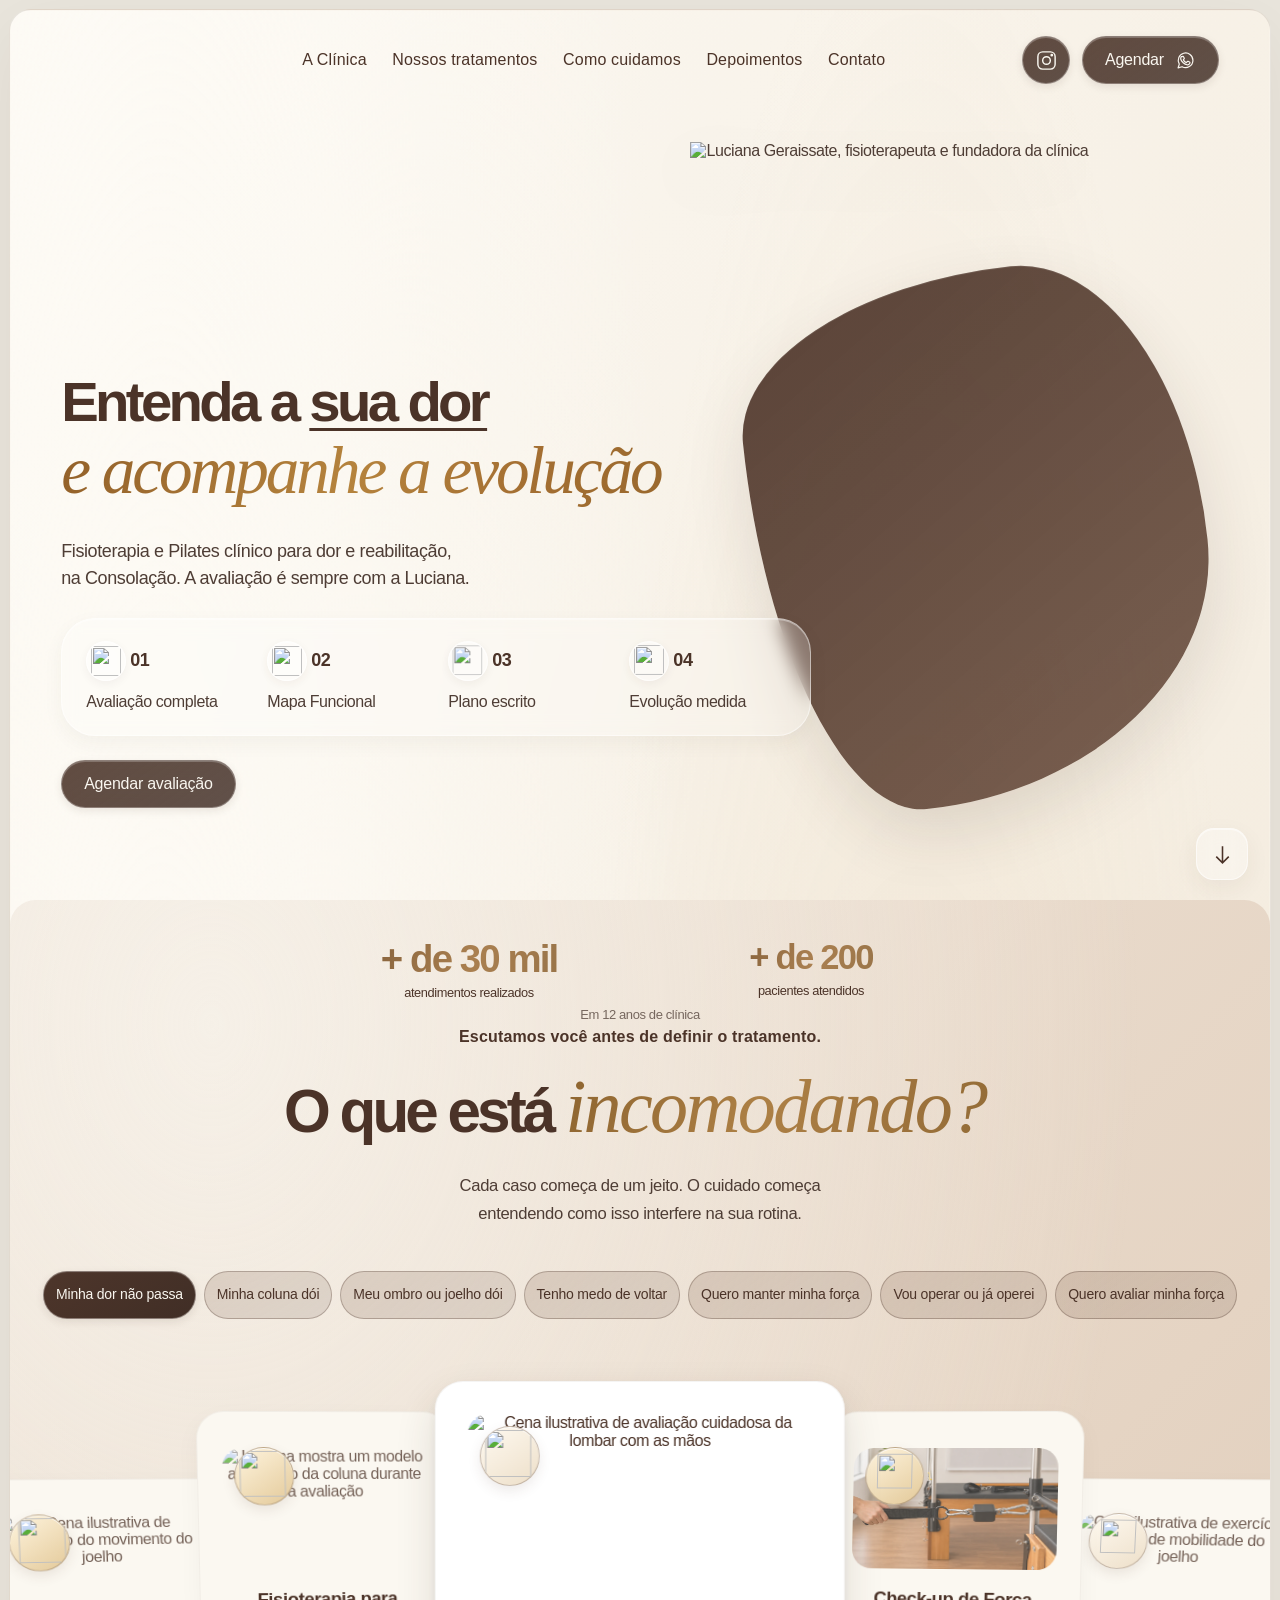
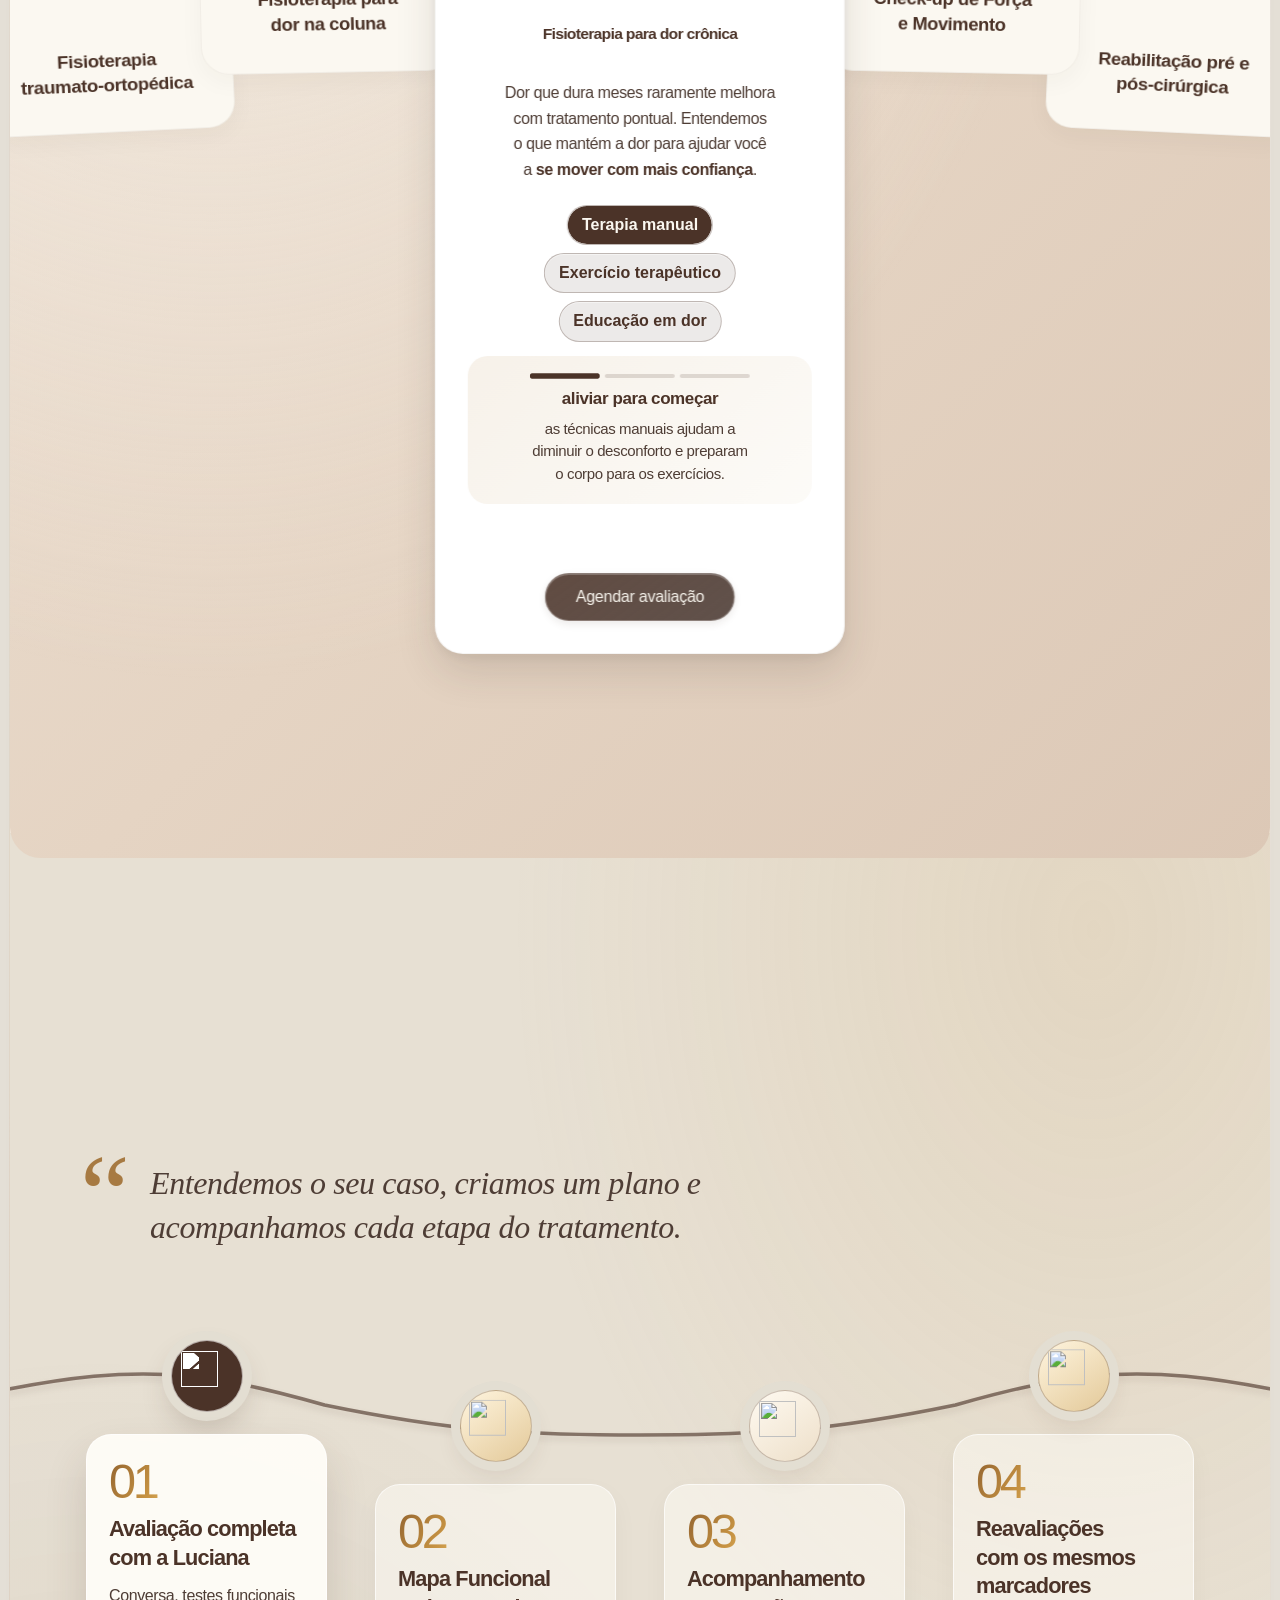
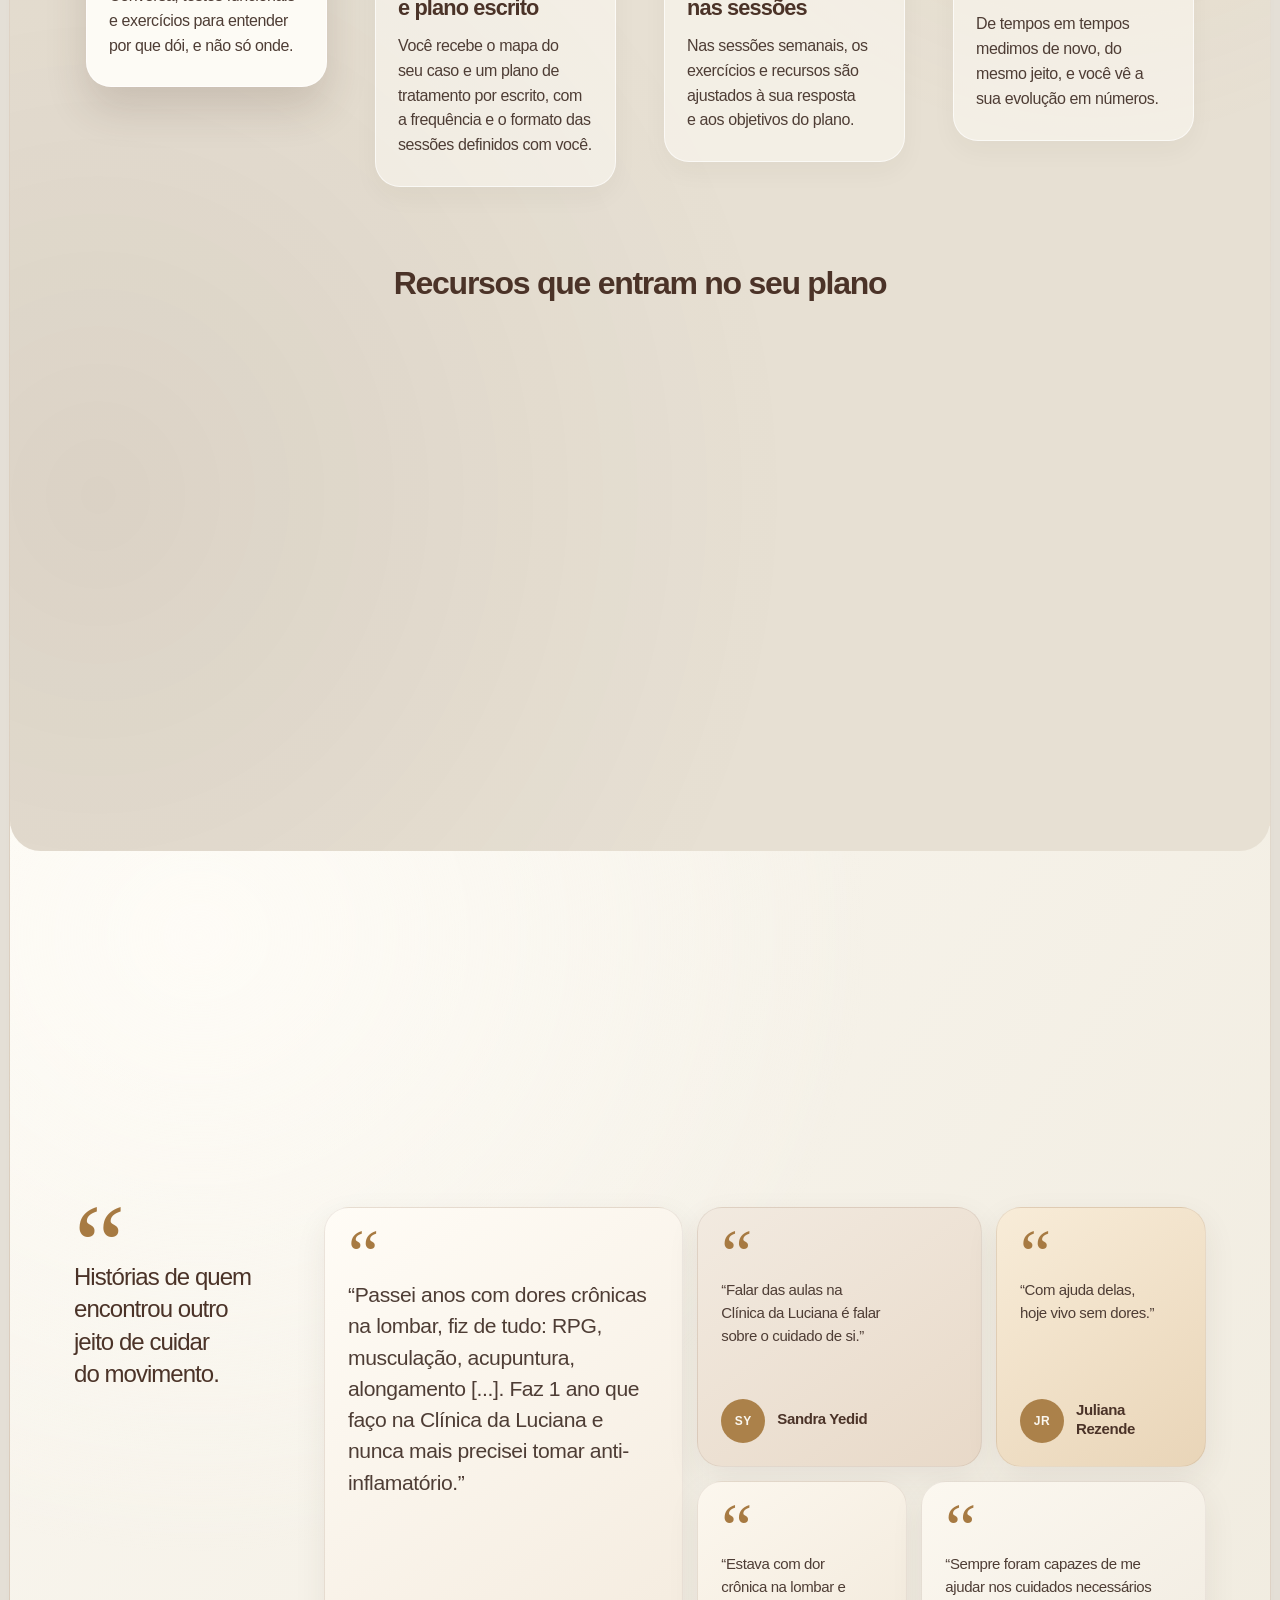
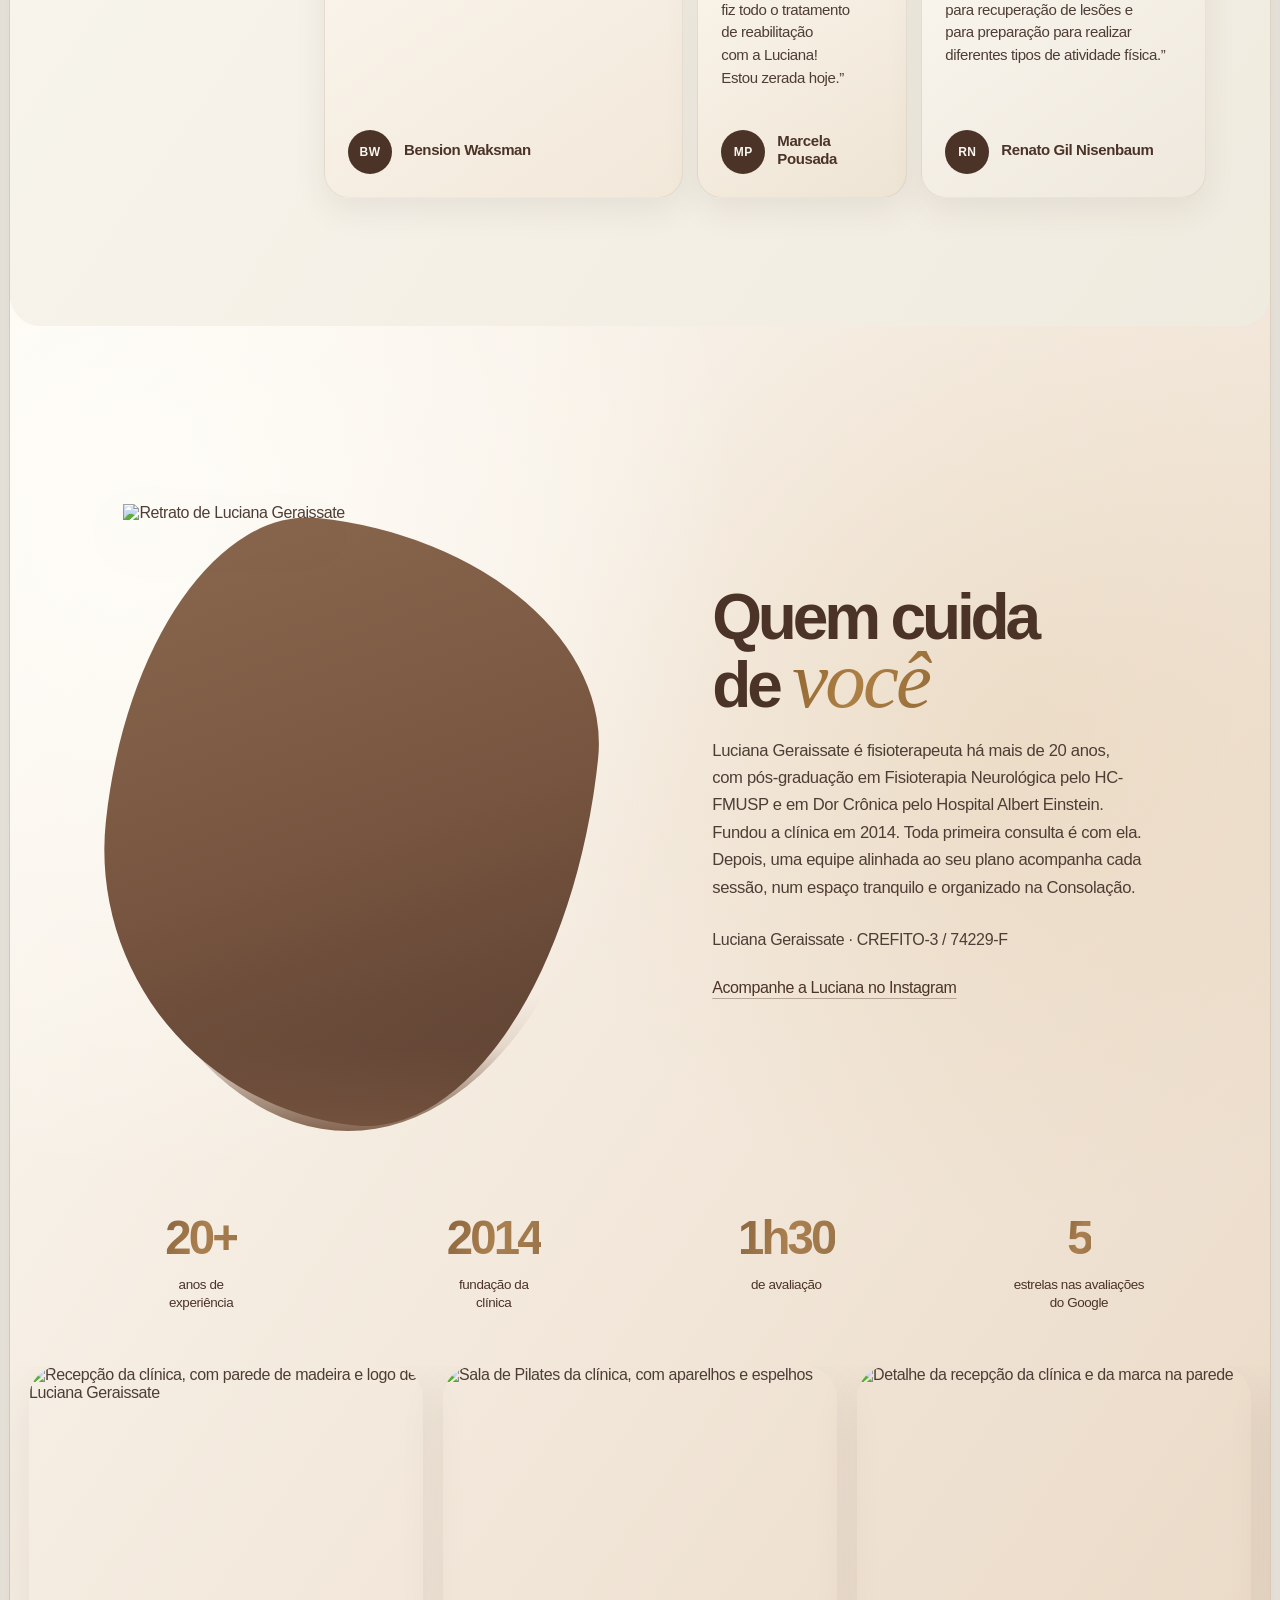
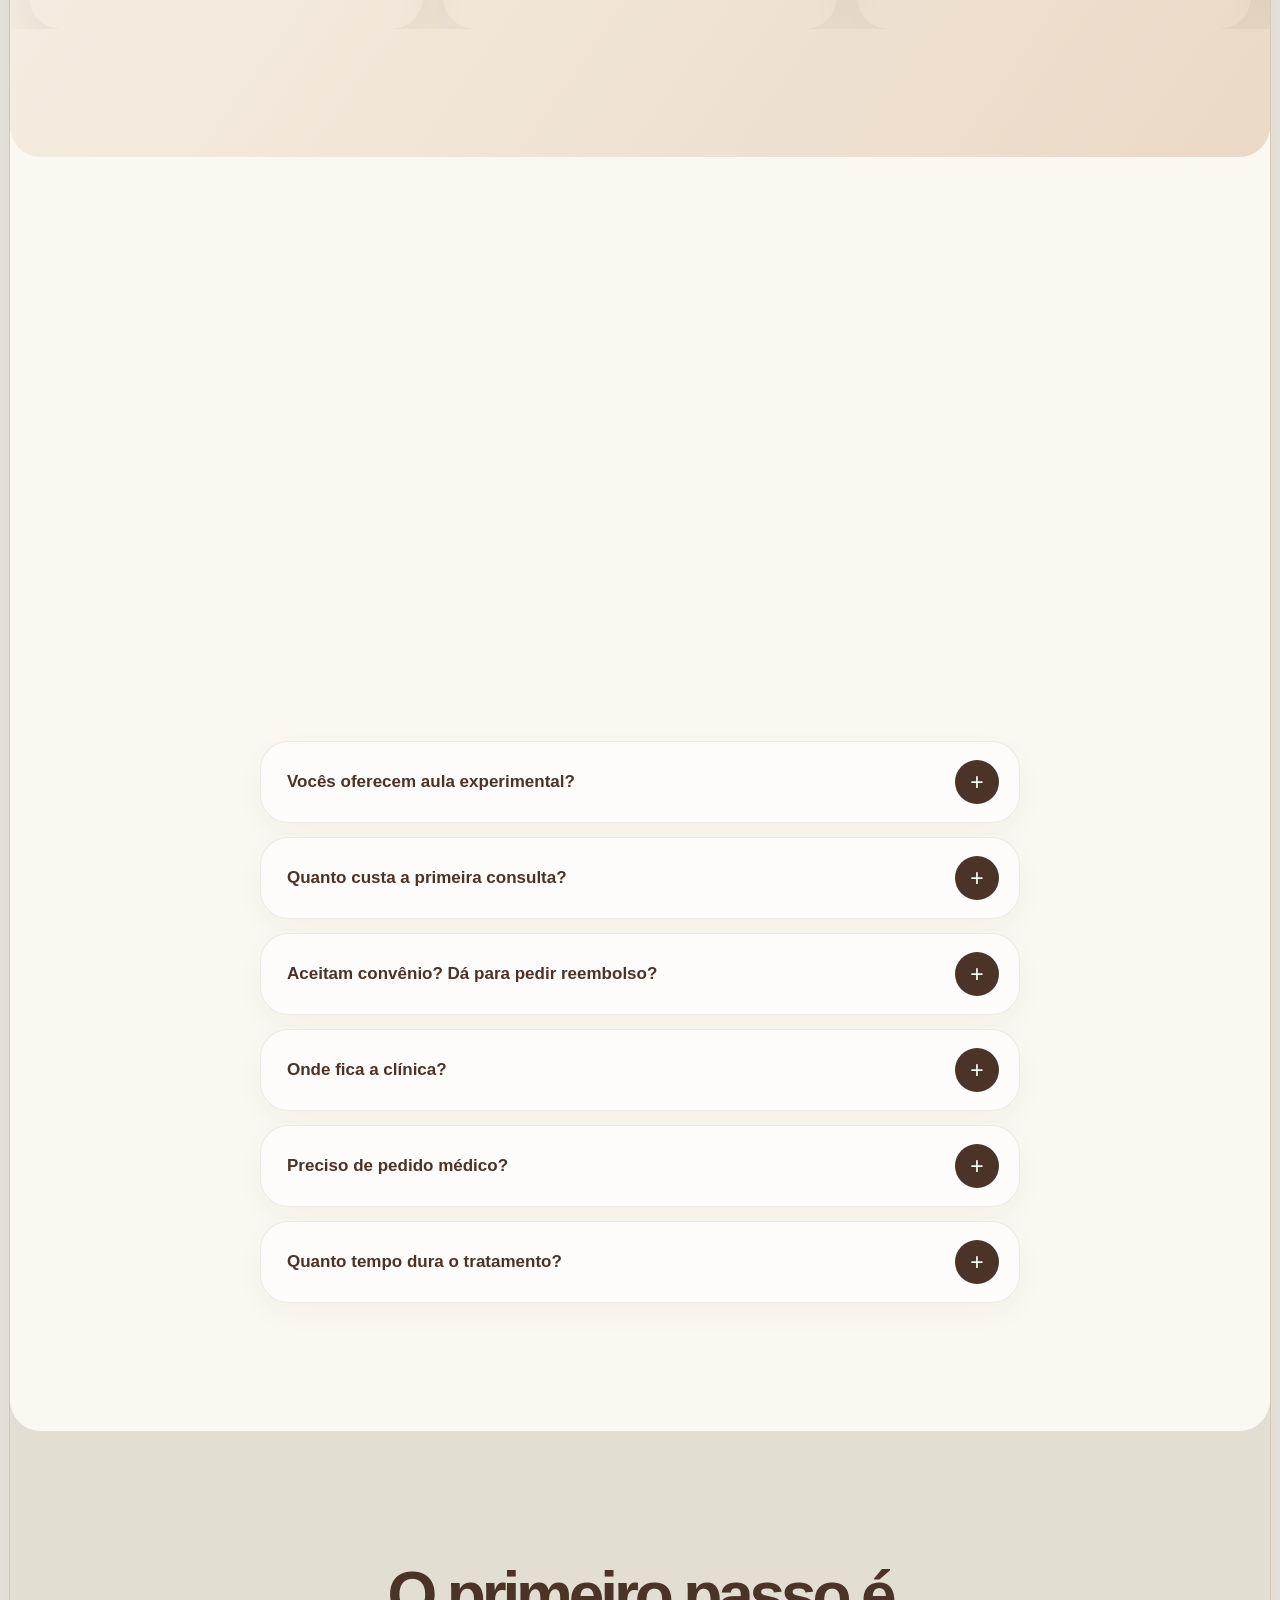
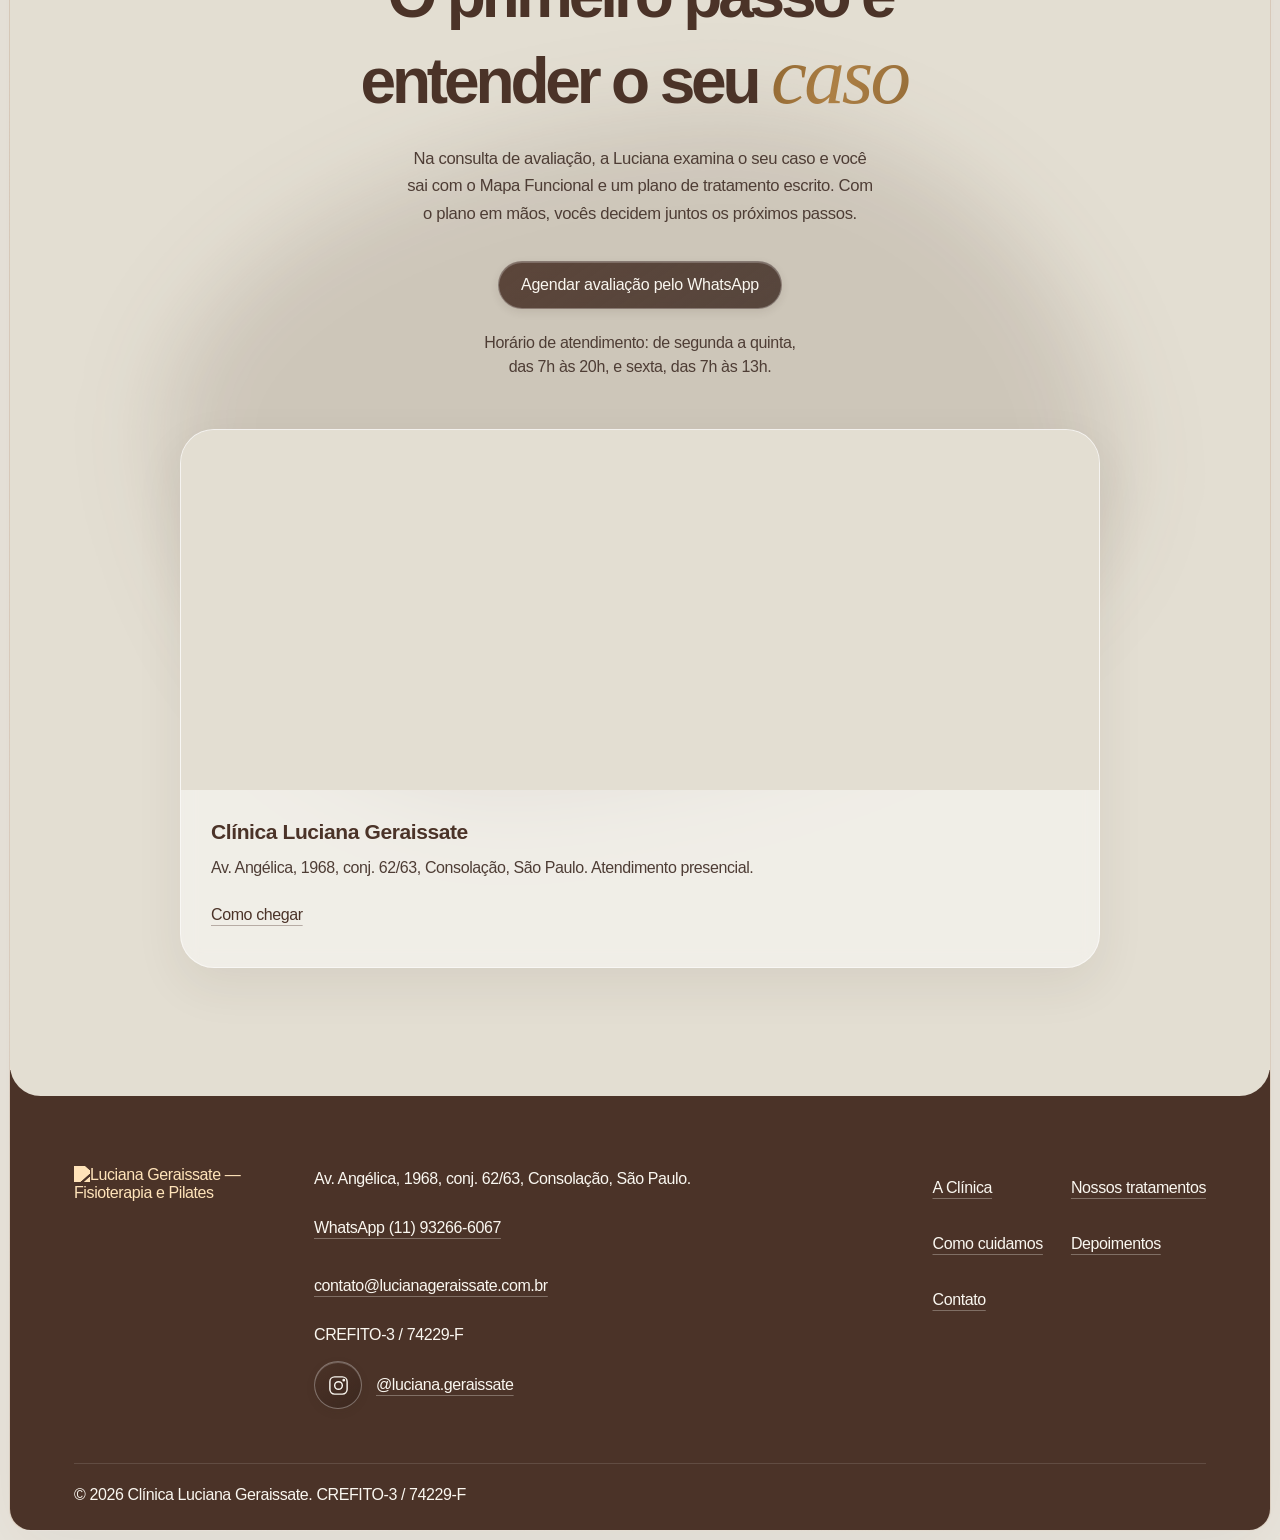
==== commit 78df690b: "Corrige imagem do dinamômetro nos cards" ====
--- a/site-luciana-geraissate/index.html
+++ b/site-luciana-geraissate/index.html
@@ -233,7 +233,7 @@
  <h3 class="treatment-title"><span class="title-line">Reabilitação pré e</span> <span class="title-line">pós-cirúrgica</span></h3><div class="pain-detail"><p>Preparamos o corpo antes da cirurgia e acompanhamos a reabilitação para <strong>recuperar o movimento com segurança</strong>, em parceria com o seu médico.</p><ul class="treatment-chips treatment-steps" aria-label="Exemplo de etapas do cuidado"><li><button type="button" aria-pressed="true" data-step="0">Drenagem linfática</button></li><li><button type="button" aria-pressed="false" data-step="1">Terapia manual</button></li><li><button type="button" aria-pressed="false" data-step="2">Fortalecimento</button></li></ul><div class="treatment-step-panel" aria-live="polite"><div class="step-progress" aria-hidden="true"><span></span><span></span><span></span></div><strong class="step-title">cuidar do inchaço</strong><p class="step-copy">quando indicada, a drenagem pode ajudar a aliviar o inchaço após a cirurgia.</p></div><a class="primary-button" href="https://api.whatsapp.com/send/?phone=5511932666067&amp;text=Ol%C3%A1%2C+gostaria+de+agendar+uma+avalia%C3%A7%C3%A3o.&amp;type=phone_number&amp;app_absent=0" target="_blank" rel="noopener">Agendar avaliação</a></div>
  </article><article class="pain-card" id="complaint-panel-6" role="tabpanel" aria-labelledby="complaint-tab-6" tabindex="0">
  <span class="pillar-icon treatment-icon treatment-icon-gold" aria-hidden="true"><img class="brand-pictogram pictogram-prevencao" src="assets/icons/prevencao.png" alt="" width="384" height="384"></span>
- <img class="treatment-photo" src="assets/photos/queixa-checkup-forca.webp" alt="Luciana segura o equipamento usado nos testes de força" width="1600" height="1067" loading="lazy" decoding="async">
+ <img class="treatment-photo" src="assets/photos/dinamometro-clinica.webp" alt="Dinamômetro conectado ao aparelho de Pilates por mosquetões durante teste de força" width="1774" height="887" loading="lazy" decoding="async">
  <h3 class="treatment-title"><span class="title-line">Check-up de Força</span> <span class="title-line">e Movimento</span></h3><div class="pain-detail"><p>Testes de força e movimento ajudam a <strong>identificar déficits que podem ser trabalhados</strong>. Os resultados orientam exercícios ajustados aos seus objetivos.</p><ul class="treatment-chips treatment-steps" aria-label="Exemplo de etapas do cuidado"><li><button type="button" aria-pressed="true" data-step="0">Dinamometria</button></li><li><button type="button" aria-pressed="false" data-step="1">Pilates clínico</button></li></ul><div class="treatment-step-panel" aria-live="polite"><div class="step-progress" aria-hidden="true"><span></span><span></span></div><strong class="step-title">medir o ponto de partida</strong><p class="step-copy">avaliamos força e movimento para encontrar áreas que precisam de atenção.</p></div><a class="primary-button" href="https://api.whatsapp.com/send/?phone=5511932666067&amp;text=Ol%C3%A1%2C+gostaria+de+agendar+uma+avalia%C3%A7%C3%A3o.&amp;type=phone_number&amp;app_absent=0" target="_blank" rel="noopener">Agendar avaliação</a></div>
  </article></div></div>
  <span class="sr-only pain-announcement" aria-live="polite" aria-atomic="true"></span>
@@ -255,7 +255,7 @@
   </ol>
  </div>
  <h3 class="resources-title">Recursos que entram no seu plano</h3>
- <div class="resource-list"><article class="resource-item reveal"><img class="resource-photo" src="assets/photos/recurso-pilates-clinico.png" alt="Cena ilustrativa de atendimento individual em aparelho de Pilates clínico" width="1774" height="887" loading="lazy" decoding="async"><span class="icon-orb icon-orb-resource" aria-hidden="true"><img class="resource-icon-art resource-icon-art-pilates" src="assets/icons/pilates-enviado.png" alt="" width="512" height="512"></span><h4>Pilates clínico</h4><p>Nos aparelhos, prescrito a partir da sua avaliação. Não é aula coletiva.</p></article><article class="resource-item reveal"><img class="resource-photo" src="assets/photos/recurso-terapia-manual.png" alt="Cena ilustrativa de terapia manual na região do ombro" width="1672" height="941" loading="lazy" decoding="async"><span class="icon-orb icon-orb-gold icon-orb-resource" aria-hidden="true"><img class="resource-icon-art resource-icon-art-manual" src="assets/icons/terapia-manual-transparente.png" alt="" width="384" height="384"></span><h4>Terapia manual</h4><p>Técnicas com as mãos para aliviar a dor e melhorar a mobilidade, sempre junto com exercício.</p></article><article class="resource-item reveal"><img class="resource-photo" src="assets/photos/queixa-checkup-forca.webp" alt="Luciana segura o equipamento usado nos testes de força" width="1600" height="1067" loading="lazy" decoding="async"><span class="icon-orb icon-orb-resource" aria-hidden="true"><img class="resource-icon-art resource-icon-art-dinamometro" src="assets/icons/dinamometro-enviado.png" alt="" width="512" height="512"></span><h4>Dinamometria</h4><p>Sua força medida em números, para comparar a cada reavaliação.</p></article><article class="resource-item reveal"><img class="resource-photo" src="assets/photos/recurso-drenagem-linfatica.png" alt="Cena ilustrativa de drenagem linfática manual na perna" width="1672" height="941" loading="lazy" decoding="async"><span class="icon-orb icon-orb-gold icon-orb-resource" aria-hidden="true"><img class="resource-icon-art resource-icon-art-drenagem" src="assets/icons/drenagem.png" alt="" width="384" height="384"></span><h4>Drenagem linfática</h4><p>Com finalidade terapêutica, principalmente no pós-operatório.</p></article><article class="resource-item reveal"><img class="resource-photo" src="assets/photos/pilates-forca.webp" alt="Luciana orienta um exercício de força no aparelho de Pilates" width="733" height="1100" loading="lazy" decoding="async"><span class="icon-orb icon-orb-resource" aria-hidden="true"><img class="resource-icon-art" src="assets/icons/forca.png" alt="" width="384" height="384"></span><h4>Exercício terapêutico</h4><p>Exercícios planejados para recuperar força, mobilidade e confiança no movimento.</p></article></div>
+ <div class="resource-list"><article class="resource-item reveal"><img class="resource-photo" src="assets/photos/recurso-pilates-clinico.png" alt="Cena ilustrativa de atendimento individual em aparelho de Pilates clínico" width="1774" height="887" loading="lazy" decoding="async"><span class="icon-orb icon-orb-resource" aria-hidden="true"><img class="resource-icon-art resource-icon-art-pilates" src="assets/icons/pilates-enviado.png" alt="" width="512" height="512"></span><h4>Pilates clínico</h4><p>Nos aparelhos, prescrito a partir da sua avaliação. Não é aula coletiva.</p></article><article class="resource-item reveal"><img class="resource-photo" src="assets/photos/recurso-terapia-manual.png" alt="Cena ilustrativa de terapia manual na região do ombro" width="1672" height="941" loading="lazy" decoding="async"><span class="icon-orb icon-orb-gold icon-orb-resource" aria-hidden="true"><img class="resource-icon-art resource-icon-art-manual" src="assets/icons/terapia-manual-transparente.png" alt="" width="384" height="384"></span><h4>Terapia manual</h4><p>Técnicas com as mãos para aliviar a dor e melhorar a mobilidade, sempre junto com exercício.</p></article><article class="resource-item reveal"><img class="resource-photo" src="assets/photos/dinamometro-clinica.webp" alt="Dinamômetro conectado ao aparelho de Pilates por mosquetões durante teste de força" width="1774" height="887" loading="lazy" decoding="async"><span class="icon-orb icon-orb-resource" aria-hidden="true"><img class="resource-icon-art resource-icon-art-dinamometro" src="assets/icons/dinamometro-enviado.png" alt="" width="512" height="512"></span><h4>Dinamometria</h4><p>Sua força medida em números, para comparar a cada reavaliação.</p></article><article class="resource-item reveal"><img class="resource-photo" src="assets/photos/recurso-drenagem-linfatica.png" alt="Cena ilustrativa de drenagem linfática manual na perna" width="1672" height="941" loading="lazy" decoding="async"><span class="icon-orb icon-orb-gold icon-orb-resource" aria-hidden="true"><img class="resource-icon-art resource-icon-art-drenagem" src="assets/icons/drenagem.png" alt="" width="384" height="384"></span><h4>Drenagem linfática</h4><p>Com finalidade terapêutica, principalmente no pós-operatório.</p></article><article class="resource-item reveal"><img class="resource-photo" src="assets/photos/pilates-forca.webp" alt="Luciana orienta um exercício de força no aparelho de Pilates" width="733" height="1100" loading="lazy" decoding="async"><span class="icon-orb icon-orb-resource" aria-hidden="true"><img class="resource-icon-art" src="assets/icons/forca.png" alt="" width="384" height="384"></span><h4>Exercício terapêutico</h4><p>Exercícios planejados para recuperar força, mobilidade e confiança no movimento.</p></article></div>
  </div></section>
 
 <section class="site-section testimonials-section" id="depoimentos" aria-labelledby="testimonials-title"><div class="section-inner">
